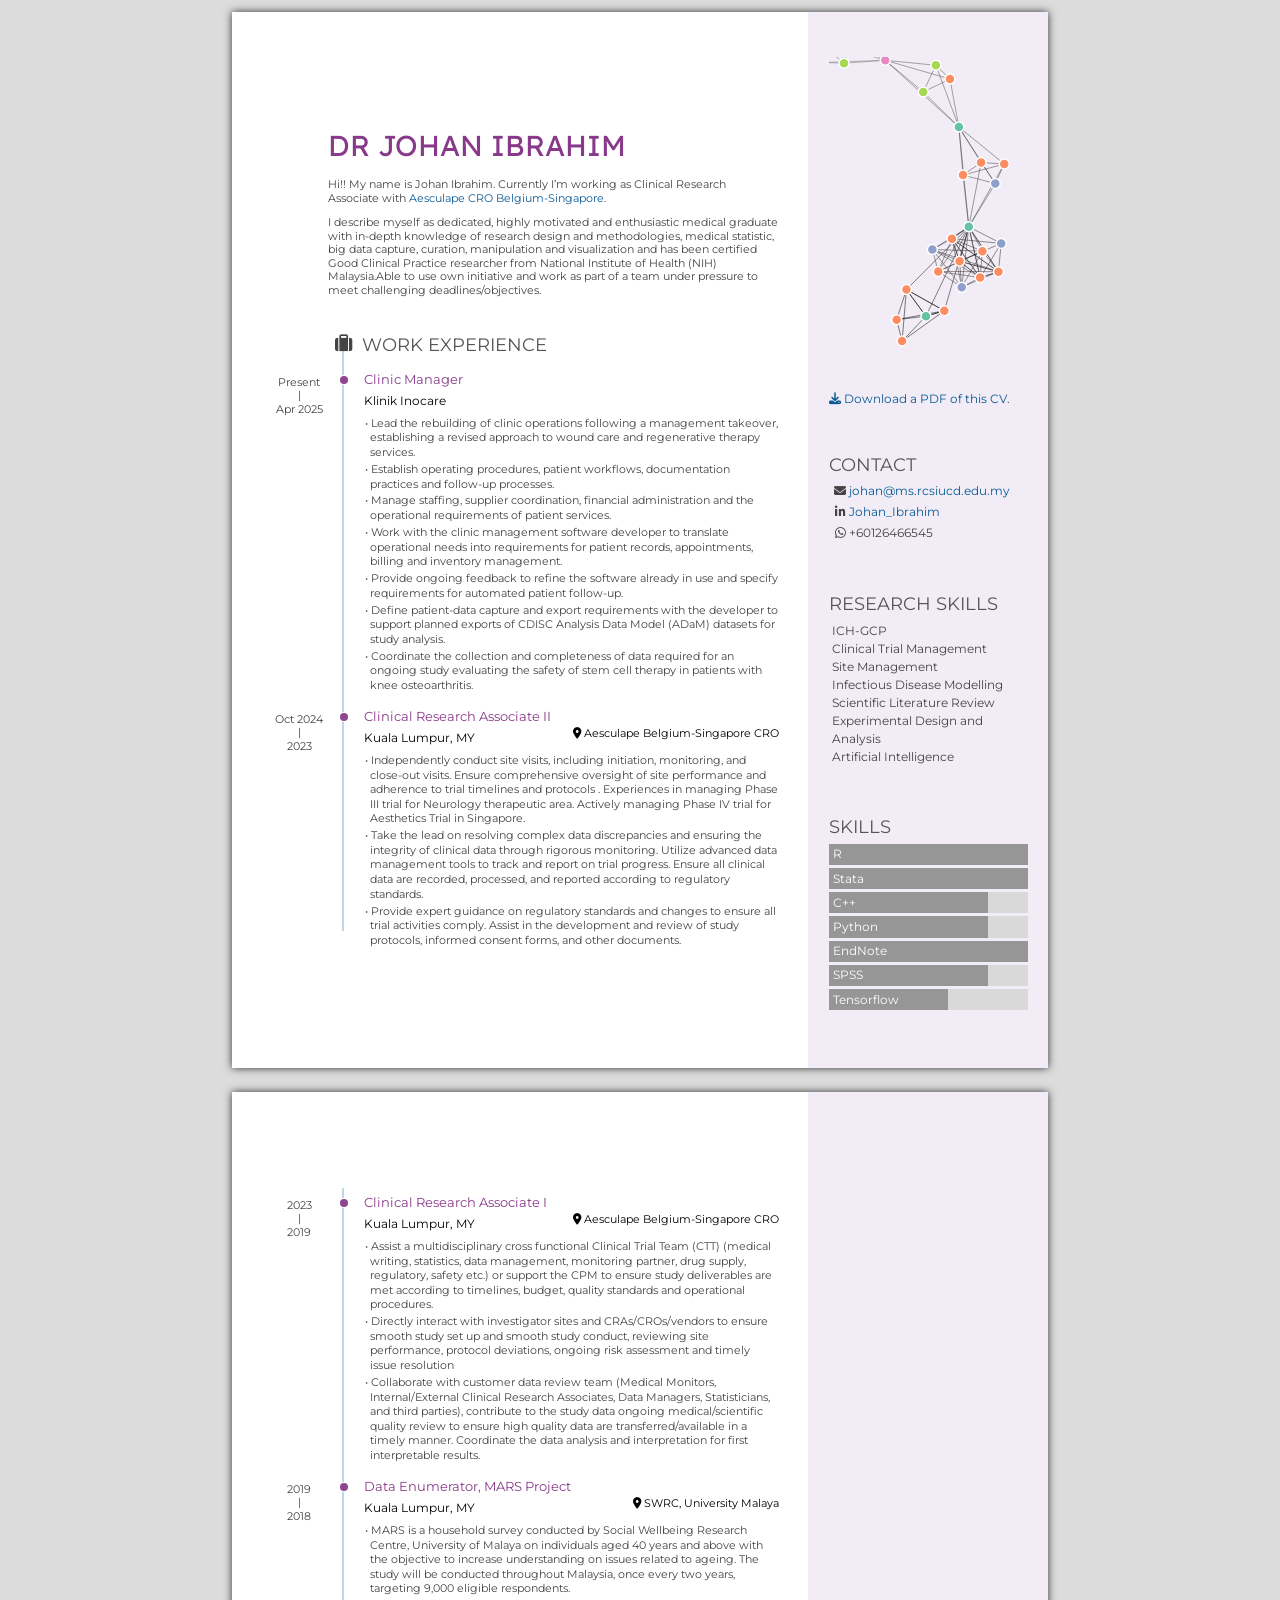
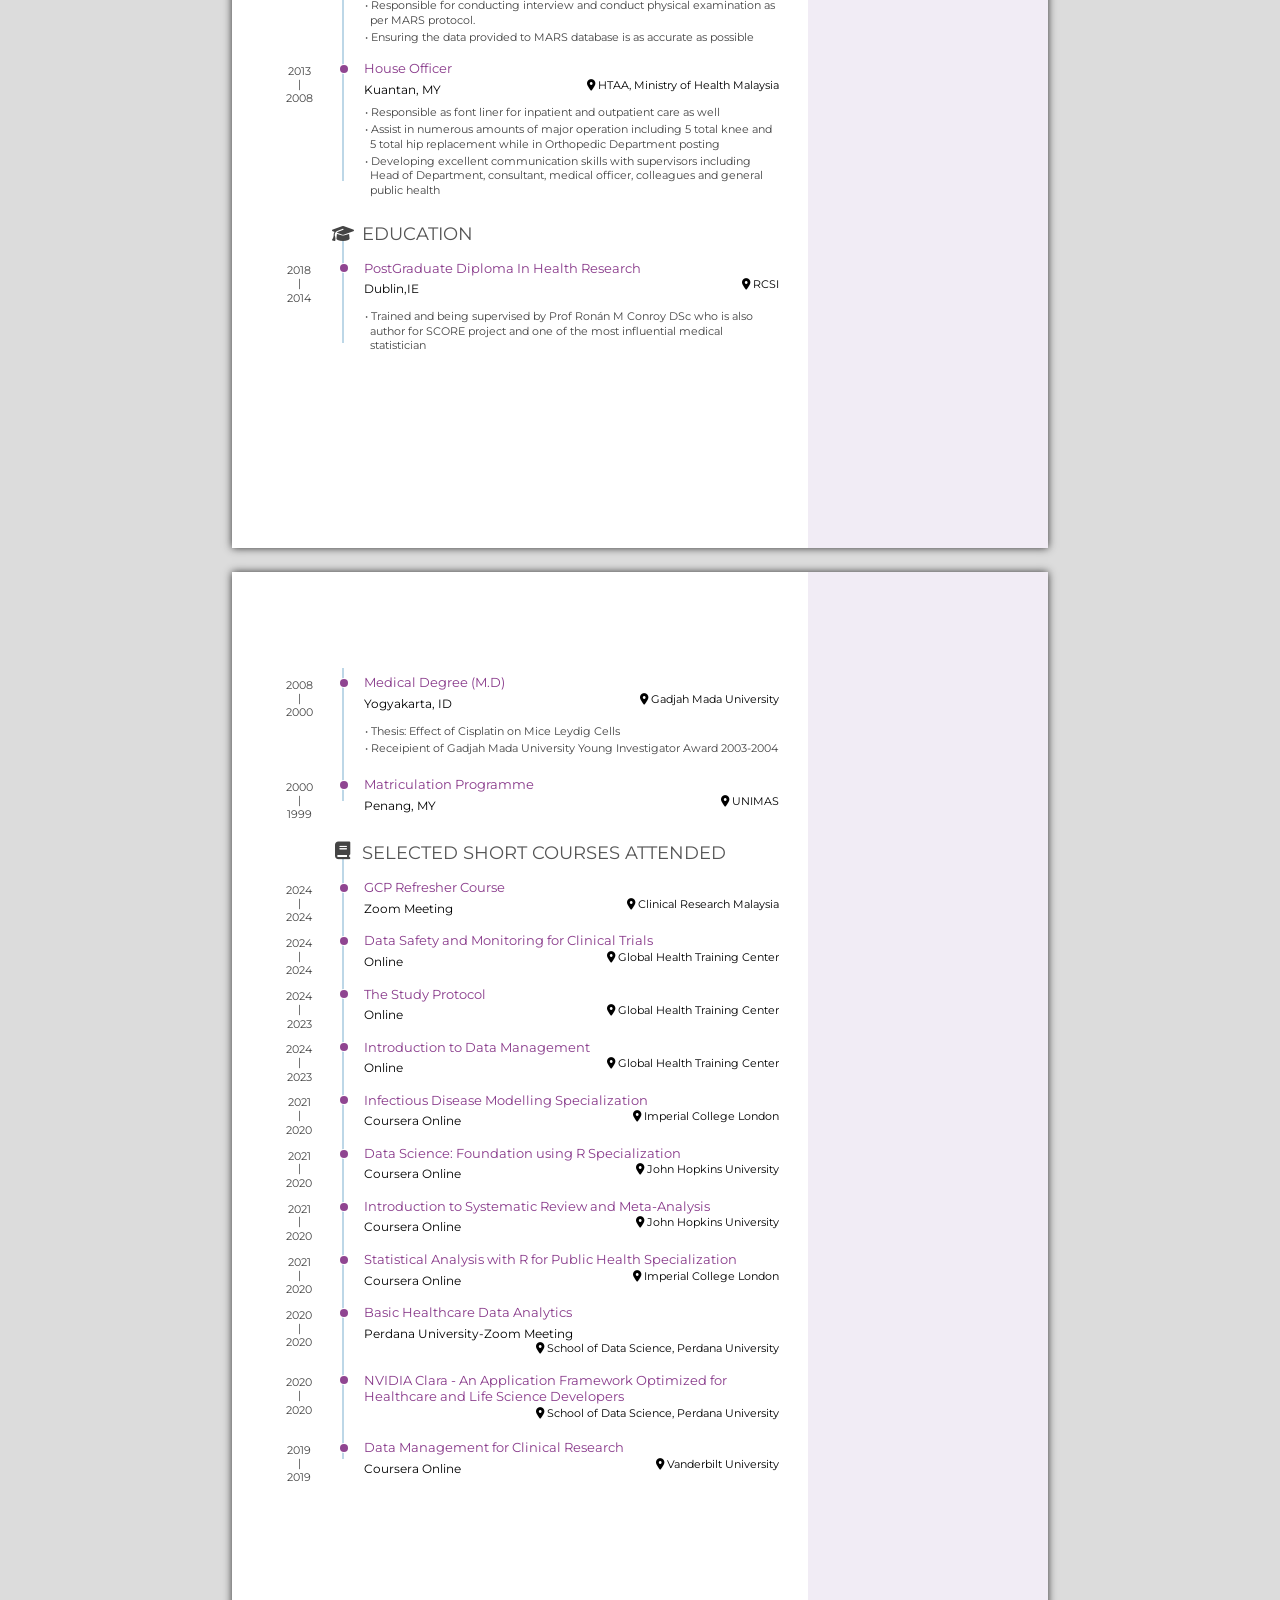
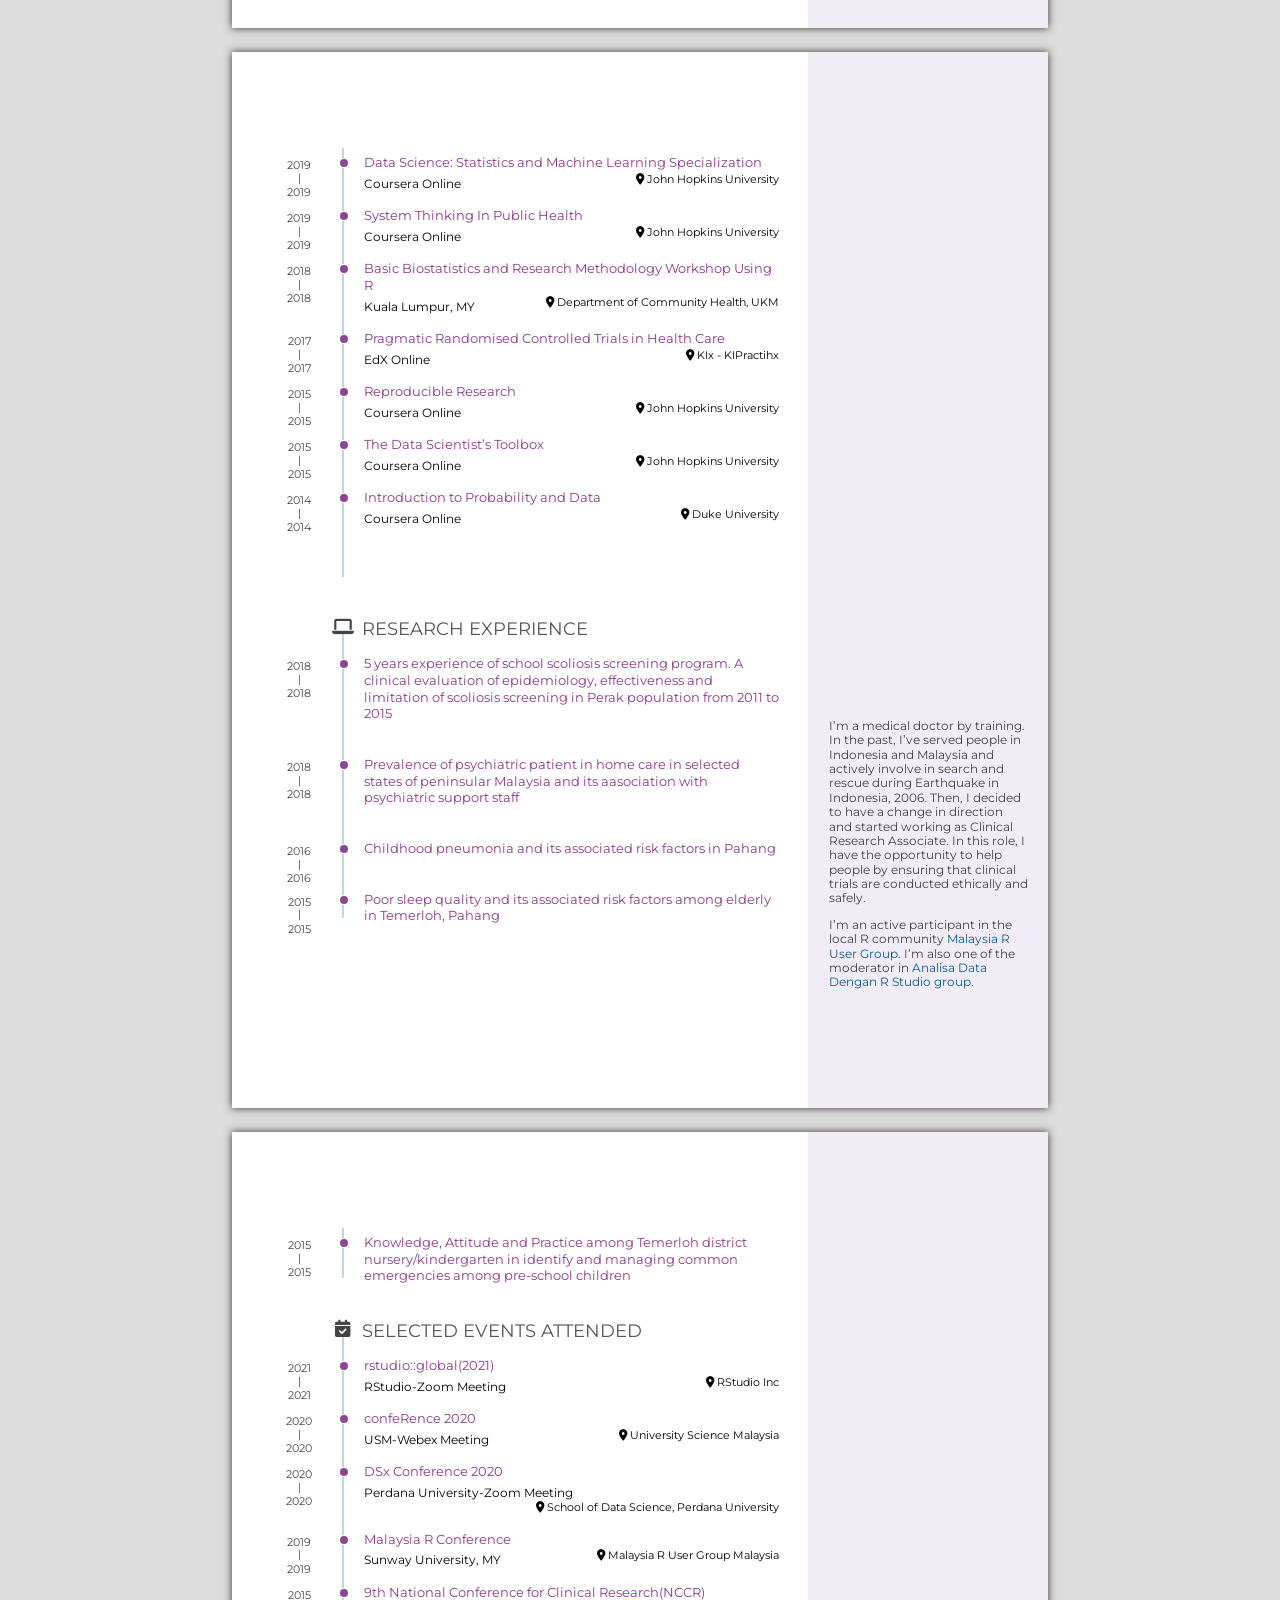
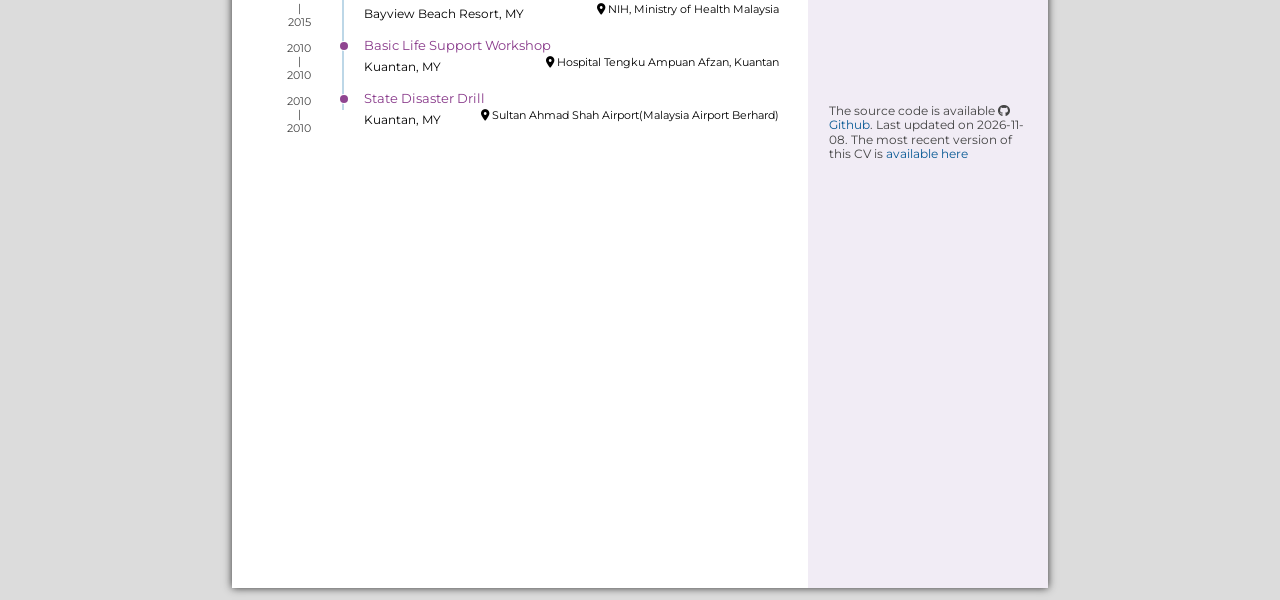
==== index.html @ ba03bd17 "Remove empty sidebar blocking CV download clicks" ====
<!DOCTYPE html>
<html xmlns="http://www.w3.org/1999/xhtml">
  <head>
    <meta charset="utf-8" />
    <meta http-equiv="Content-Type" content="text/html; charset=utf-8" />
    <meta name="generator" content="pandoc" />
    <meta name="viewport" content="width=device-width, initial-scale=1">

    <meta name="author" content="Dr Johan Ibrahim" />
    <meta name="date" content="2026-11-08" />
    <title>Johan Ibrahim’s CV</title>

    
        <style type="text/css">
.fa{font-family:var(--fa-style-family,"Font Awesome 6 Free");font-weight:var(--fa-style,900)}.fa,.fa-brands,.fa-classic,.fa-regular,.fa-sharp,.fa-solid,.fab,.far,.fas{-moz-osx-font-smoothing:grayscale;-webkit-font-smoothing:antialiased;display:var(--fa-display,inline-block);font-style:normal;font-variant:normal;line-height:1;text-rendering:auto}.fa-classic,.fa-regular,.fa-solid,.far,.fas{font-family:"Font Awesome 6 Free"}.fa-brands,.fab{font-family:"Font Awesome 6 Brands"}.fa-1x{font-size:1em}.fa-2x{font-size:2em}.fa-3x{font-size:3em}.fa-4x{font-size:4em}.fa-5x{font-size:5em}.fa-6x{font-size:6em}.fa-7x{font-size:7em}.fa-8x{font-size:8em}.fa-9x{font-size:9em}.fa-10x{font-size:10em}.fa-2xs{font-size:.625em;line-height:.1em;vertical-align:.225em}.fa-xs{font-size:.75em;line-height:.08333em;vertical-align:.125em}.fa-sm{font-size:.875em;line-height:.07143em;vertical-align:.05357em}.fa-lg{font-size:1.25em;line-height:.05em;vertical-align:-.075em}.fa-xl{font-size:1.5em;line-height:.04167em;vertical-align:-.125em}.fa-2xl{font-size:2em;line-height:.03125em;vertical-align:-.1875em}.fa-fw{text-align:center;width:1.25em}.fa-ul{list-style-type:none;margin-left:var(--fa-li-margin,2.5em);padding-left:0}.fa-ul>li{position:relative}.fa-li{left:calc(var(--fa-li-width, 2em)*-1);position:absolute;text-align:center;width:var(--fa-li-width,2em);line-height:inherit}.fa-border{border-radius:var(--fa-border-radius,.1em);border:var(--fa-border-width,.08em) var(--fa-border-style,solid) var(--fa-border-color,#eee);padding:var(--fa-border-padding,.2em .25em .15em)}.fa-pull-left{float:left;margin-right:var(--fa-pull-margin,.3em)}.fa-pull-right{float:right;margin-left:var(--fa-pull-margin,.3em)}.fa-beat{-webkit-animation-name:fa-beat;animation-name:fa-beat;-webkit-animation-delay:var(--fa-animation-delay,0s);animation-delay:var(--fa-animation-delay,0s);-webkit-animation-direction:var(--fa-animation-direction,normal);animation-direction:var(--fa-animation-direction,normal);-webkit-animation-duration:var(--fa-animation-duration,1s);animation-duration:var(--fa-animation-duration,1s);-webkit-animation-iteration-count:var(--fa-animation-iteration-count,infinite);animation-iteration-count:var(--fa-animation-iteration-count,infinite);-webkit-animation-timing-function:var(--fa-animation-timing,ease-in-out);animation-timing-function:var(--fa-animation-timing,ease-in-out)}.fa-bounce{-webkit-animation-name:fa-bounce;animation-name:fa-bounce;-webkit-animation-delay:var(--fa-animation-delay,0s);animation-delay:var(--fa-animation-delay,0s);-webkit-animation-direction:var(--fa-animation-direction,normal);animation-direction:var(--fa-animation-direction,normal);-webkit-animation-duration:var(--fa-animation-duration,1s);animation-duration:var(--fa-animation-duration,1s);-webkit-animation-iteration-count:var(--fa-animation-iteration-count,infinite);animation-iteration-count:var(--fa-animation-iteration-count,infinite);-webkit-animation-timing-function:var(--fa-animation-timing,cubic-bezier(.28,.84,.42,1));animation-timing-function:var(--fa-animation-timing,cubic-bezier(.28,.84,.42,1))}.fa-fade{-webkit-animation-name:fa-fade;animation-name:fa-fade;-webkit-animation-iteration-count:var(--fa-animation-iteration-count,infinite);animation-iteration-count:var(--fa-animation-iteration-count,infinite);-webkit-animation-timing-function:var(--fa-animation-timing,cubic-bezier(.4,0,.6,1));animation-timing-function:var(--fa-animation-timing,cubic-bezier(.4,0,.6,1))}.fa-beat-fade,.fa-fade{-webkit-animation-delay:var(--fa-animation-delay,0s);animation-delay:var(--fa-animation-delay,0s);-webkit-animation-direction:var(--fa-animation-direction,normal);animation-direction:var(--fa-animation-direction,normal);-webkit-animation-duration:var(--fa-animation-duration,1s);animation-duration:var(--fa-animation-duration,1s)}.fa-beat-fade{-webkit-animation-name:fa-beat-fade;animation-name:fa-beat-fade;-webkit-animation-iteration-count:var(--fa-animation-iteration-count,infinite);animation-iteration-count:var(--fa-animation-iteration-count,infinite);-webkit-animation-timing-function:var(--fa-animation-timing,cubic-bezier(.4,0,.6,1));animation-timing-function:var(--fa-animation-timing,cubic-bezier(.4,0,.6,1))}.fa-flip{-webkit-animation-name:fa-flip;animation-name:fa-flip;-webkit-animation-delay:var(--fa-animation-delay,0s);animation-delay:var(--fa-animation-delay,0s);-webkit-animation-direction:var(--fa-animation-direction,normal);animation-direction:var(--fa-animation-direction,normal);-webkit-animation-duration:var(--fa-animation-duration,1s);animation-duration:var(--fa-animation-duration,1s);-webkit-animation-iteration-count:var(--fa-animation-iteration-count,infinite);animation-iteration-count:var(--fa-animation-iteration-count,infinite);-webkit-animation-timing-function:var(--fa-animation-timing,ease-in-out);animation-timing-function:var(--fa-animation-timing,ease-in-out)}.fa-shake{-webkit-animation-name:fa-shake;animation-name:fa-shake;-webkit-animation-duration:var(--fa-animation-duration,1s);animation-duration:var(--fa-animation-duration,1s);-webkit-animation-iteration-count:var(--fa-animation-iteration-count,infinite);animation-iteration-count:var(--fa-animation-iteration-count,infinite);-webkit-animation-timing-function:var(--fa-animation-timing,linear);animation-timing-function:var(--fa-animation-timing,linear)}.fa-shake,.fa-spin{-webkit-animation-delay:var(--fa-animation-delay,0s);animation-delay:var(--fa-animation-delay,0s);-webkit-animation-direction:var(--fa-animation-direction,normal);animation-direction:var(--fa-animation-direction,normal)}.fa-spin{-webkit-animation-name:fa-spin;animation-name:fa-spin;-webkit-animation-duration:var(--fa-animation-duration,2s);animation-duration:var(--fa-animation-duration,2s);-webkit-animation-iteration-count:var(--fa-animation-iteration-count,infinite);animation-iteration-count:var(--fa-animation-iteration-count,infinite);-webkit-animation-timing-function:var(--fa-animation-timing,linear);animation-timing-function:var(--fa-animation-timing,linear)}.fa-spin-reverse{--fa-animation-direction:reverse}.fa-pulse,.fa-spin-pulse{-webkit-animation-name:fa-spin;animation-name:fa-spin;-webkit-animation-direction:var(--fa-animation-direction,normal);animation-direction:var(--fa-animation-direction,normal);-webkit-animation-duration:var(--fa-animation-duration,1s);animation-duration:var(--fa-animation-duration,1s);-webkit-animation-iteration-count:var(--fa-animation-iteration-count,infinite);animation-iteration-count:var(--fa-animation-iteration-count,infinite);-webkit-animation-timing-function:var(--fa-animation-timing,steps(8));animation-timing-function:var(--fa-animation-timing,steps(8))}@media (prefers-reduced-motion:reduce){.fa-beat,.fa-beat-fade,.fa-bounce,.fa-fade,.fa-flip,.fa-pulse,.fa-shake,.fa-spin,.fa-spin-pulse{-webkit-animation-delay:-1ms;animation-delay:-1ms;-webkit-animation-duration:1ms;animation-duration:1ms;-webkit-animation-iteration-count:1;animation-iteration-count:1;-webkit-transition-delay:0s;transition-delay:0s;-webkit-transition-duration:0s;transition-duration:0s}}@-webkit-keyframes fa-beat{0%,90%{-webkit-transform:scale(1);transform:scale(1)}45%{-webkit-transform:scale(var(--fa-beat-scale,1.25));transform:scale(var(--fa-beat-scale,1.25))}}@keyframes fa-beat{0%,90%{-webkit-transform:scale(1);transform:scale(1)}45%{-webkit-transform:scale(var(--fa-beat-scale,1.25));transform:scale(var(--fa-beat-scale,1.25))}}@-webkit-keyframes fa-bounce{0%{-webkit-transform:scale(1) translateY(0);transform:scale(1) translateY(0)}10%{-webkit-transform:scale(var(--fa-bounce-start-scale-x,1.1),var(--fa-bounce-start-scale-y,.9)) translateY(0);transform:scale(var(--fa-bounce-start-scale-x,1.1),var(--fa-bounce-start-scale-y,.9)) translateY(0)}30%{-webkit-transform:scale(var(--fa-bounce-jump-scale-x,.9),var(--fa-bounce-jump-scale-y,1.1)) translateY(var(--fa-bounce-height,-.5em));transform:scale(var(--fa-bounce-jump-scale-x,.9),var(--fa-bounce-jump-scale-y,1.1)) translateY(var(--fa-bounce-height,-.5em))}50%{-webkit-transform:scale(var(--fa-bounce-land-scale-x,1.05),var(--fa-bounce-land-scale-y,.95)) translateY(0);transform:scale(var(--fa-bounce-land-scale-x,1.05),var(--fa-bounce-land-scale-y,.95)) translateY(0)}57%{-webkit-transform:scale(1) translateY(var(--fa-bounce-rebound,-.125em));transform:scale(1) translateY(var(--fa-bounce-rebound,-.125em))}64%{-webkit-transform:scale(1) translateY(0);transform:scale(1) translateY(0)}to{-webkit-transform:scale(1) translateY(0);transform:scale(1) translateY(0)}}@keyframes fa-bounce{0%{-webkit-transform:scale(1) translateY(0);transform:scale(1) translateY(0)}10%{-webkit-transform:scale(var(--fa-bounce-start-scale-x,1.1),var(--fa-bounce-start-scale-y,.9)) translateY(0);transform:scale(var(--fa-bounce-start-scale-x,1.1),var(--fa-bounce-start-scale-y,.9)) translateY(0)}30%{-webkit-transform:scale(var(--fa-bounce-jump-scale-x,.9),var(--fa-bounce-jump-scale-y,1.1)) translateY(var(--fa-bounce-height,-.5em));transform:scale(var(--fa-bounce-jump-scale-x,.9),var(--fa-bounce-jump-scale-y,1.1)) translateY(var(--fa-bounce-height,-.5em))}50%{-webkit-transform:scale(var(--fa-bounce-land-scale-x,1.05),var(--fa-bounce-land-scale-y,.95)) translateY(0);transform:scale(var(--fa-bounce-land-scale-x,1.05),var(--fa-bounce-land-scale-y,.95)) translateY(0)}57%{-webkit-transform:scale(1) translateY(var(--fa-bounce-rebound,-.125em));transform:scale(1) translateY(var(--fa-bounce-rebound,-.125em))}64%{-webkit-transform:scale(1) translateY(0);transform:scale(1) translateY(0)}to{-webkit-transform:scale(1) translateY(0);transform:scale(1) translateY(0)}}@-webkit-keyframes fa-fade{50%{opacity:var(--fa-fade-opacity,.4)}}@keyframes fa-fade{50%{opacity:var(--fa-fade-opacity,.4)}}@-webkit-keyframes fa-beat-fade{0%,to{opacity:var(--fa-beat-fade-opacity,.4);-webkit-transform:scale(1);transform:scale(1)}50%{opacity:1;-webkit-transform:scale(var(--fa-beat-fade-scale,1.125));transform:scale(var(--fa-beat-fade-scale,1.125))}}@keyframes fa-beat-fade{0%,to{opacity:var(--fa-beat-fade-opacity,.4);-webkit-transform:scale(1);transform:scale(1)}50%{opacity:1;-webkit-transform:scale(var(--fa-beat-fade-scale,1.125));transform:scale(var(--fa-beat-fade-scale,1.125))}}@-webkit-keyframes fa-flip{50%{-webkit-transform:rotate3d(var(--fa-flip-x,0),var(--fa-flip-y,1),var(--fa-flip-z,0),var(--fa-flip-angle,-180deg));transform:rotate3d(var(--fa-flip-x,0),var(--fa-flip-y,1),var(--fa-flip-z,0),var(--fa-flip-angle,-180deg))}}@keyframes fa-flip{50%{-webkit-transform:rotate3d(var(--fa-flip-x,0),var(--fa-flip-y,1),var(--fa-flip-z,0),var(--fa-flip-angle,-180deg));transform:rotate3d(var(--fa-flip-x,0),var(--fa-flip-y,1),var(--fa-flip-z,0),var(--fa-flip-angle,-180deg))}}@-webkit-keyframes fa-shake{0%{-webkit-transform:rotate(-15deg);transform:rotate(-15deg)}4%{-webkit-transform:rotate(15deg);transform:rotate(15deg)}8%,24%{-webkit-transform:rotate(-18deg);transform:rotate(-18deg)}12%,28%{-webkit-transform:rotate(18deg);transform:rotate(18deg)}16%{-webkit-transform:rotate(-22deg);transform:rotate(-22deg)}20%{-webkit-transform:rotate(22deg);transform:rotate(22deg)}32%{-webkit-transform:rotate(-12deg);transform:rotate(-12deg)}36%{-webkit-transform:rotate(12deg);transform:rotate(12deg)}40%,to{-webkit-transform:rotate(0deg);transform:rotate(0deg)}}@keyframes fa-shake{0%{-webkit-transform:rotate(-15deg);transform:rotate(-15deg)}4%{-webkit-transform:rotate(15deg);transform:rotate(15deg)}8%,24%{-webkit-transform:rotate(-18deg);transform:rotate(-18deg)}12%,28%{-webkit-transform:rotate(18deg);transform:rotate(18deg)}16%{-webkit-transform:rotate(-22deg);transform:rotate(-22deg)}20%{-webkit-transform:rotate(22deg);transform:rotate(22deg)}32%{-webkit-transform:rotate(-12deg);transform:rotate(-12deg)}36%{-webkit-transform:rotate(12deg);transform:rotate(12deg)}40%,to{-webkit-transform:rotate(0deg);transform:rotate(0deg)}}@-webkit-keyframes fa-spin{0%{-webkit-transform:rotate(0deg);transform:rotate(0deg)}to{-webkit-transform:rotate(1turn);transform:rotate(1turn)}}@keyframes fa-spin{0%{-webkit-transform:rotate(0deg);transform:rotate(0deg)}to{-webkit-transform:rotate(1turn);transform:rotate(1turn)}}.fa-rotate-90{-webkit-transform:rotate(90deg);transform:rotate(90deg)}.fa-rotate-180{-webkit-transform:rotate(180deg);transform:rotate(180deg)}.fa-rotate-270{-webkit-transform:rotate(270deg);transform:rotate(270deg)}.fa-flip-horizontal{-webkit-transform:scaleX(-1);transform:scaleX(-1)}.fa-flip-vertical{-webkit-transform:scaleY(-1);transform:scaleY(-1)}.fa-flip-both,.fa-flip-horizontal.fa-flip-vertical{-webkit-transform:scale(-1);transform:scale(-1)}.fa-rotate-by{-webkit-transform:rotate(var(--fa-rotate-angle,0));transform:rotate(var(--fa-rotate-angle,0))}.fa-stack{display:inline-block;height:2em;line-height:2em;position:relative;vertical-align:middle;width:2.5em}.fa-stack-1x,.fa-stack-2x{left:0;position:absolute;text-align:center;width:100%;z-index:var(--fa-stack-z-index,auto)}.fa-stack-1x{line-height:inherit}.fa-stack-2x{font-size:2em}.fa-inverse{color:var(--fa-inverse,#fff)}
.fa-0:before{content:"\30"}.fa-1:before{content:"\31"}.fa-2:before{content:"\32"}.fa-3:before{content:"\33"}.fa-4:before{content:"\34"}.fa-5:before{content:"\35"}.fa-6:before{content:"\36"}.fa-7:before{content:"\37"}.fa-8:before{content:"\38"}.fa-9:before{content:"\39"}.fa-fill-drip:before{content:"\f576"}.fa-arrows-to-circle:before{content:"\e4bd"}.fa-chevron-circle-right:before,.fa-circle-chevron-right:before{content:"\f138"}.fa-at:before{content:"\40"}.fa-trash-alt:before,.fa-trash-can:before{content:"\f2ed"}.fa-text-height:before{content:"\f034"}.fa-user-times:before,.fa-user-xmark:before{content:"\f235"}.fa-stethoscope:before{content:"\f0f1"}.fa-comment-alt:before,.fa-message:before{content:"\f27a"}.fa-info:before{content:"\f129"}.fa-compress-alt:before,.fa-down-left-and-up-right-to-center:before{content:"\f422"}.fa-explosion:before{content:"\e4e9"}.fa-file-alt:before,.fa-file-lines:before,.fa-file-text:before{content:"\f15c"}.fa-wave-square:before{content:"\f83e"}.fa-ring:before{content:"\f70b"}.fa-building-un:before{content:"\e4d9"}.fa-dice-three:before{content:"\f527"}.fa-calendar-alt:before,.fa-calendar-days:before{content:"\f073"}.fa-anchor-circle-check:before{content:"\e4aa"}.fa-building-circle-arrow-right:before{content:"\e4d1"}.fa-volleyball-ball:before,.fa-volleyball:before{content:"\f45f"}.fa-arrows-up-to-line:before{content:"\e4c2"}.fa-sort-desc:before,.fa-sort-down:before{content:"\f0dd"}.fa-circle-minus:before,.fa-minus-circle:before{content:"\f056"}.fa-door-open:before{content:"\f52b"}.fa-right-from-bracket:before,.fa-sign-out-alt:before{content:"\f2f5"}.fa-atom:before{content:"\f5d2"}.fa-soap:before{content:"\e06e"}.fa-heart-music-camera-bolt:before,.fa-icons:before{content:"\f86d"}.fa-microphone-alt-slash:before,.fa-microphone-lines-slash:before{content:"\f539"}.fa-bridge-circle-check:before{content:"\e4c9"}.fa-pump-medical:before{content:"\e06a"}.fa-fingerprint:before{content:"\f577"}.fa-hand-point-right:before{content:"\f0a4"}.fa-magnifying-glass-location:before,.fa-search-location:before{content:"\f689"}.fa-forward-step:before,.fa-step-forward:before{content:"\f051"}.fa-face-smile-beam:before,.fa-smile-beam:before{content:"\f5b8"}.fa-flag-checkered:before{content:"\f11e"}.fa-football-ball:before,.fa-football:before{content:"\f44e"}.fa-school-circle-exclamation:before{content:"\e56c"}.fa-crop:before{content:"\f125"}.fa-angle-double-down:before,.fa-angles-down:before{content:"\f103"}.fa-users-rectangle:before{content:"\e594"}.fa-people-roof:before{content:"\e537"}.fa-people-line:before{content:"\e534"}.fa-beer-mug-empty:before,.fa-beer:before{content:"\f0fc"}.fa-diagram-predecessor:before{content:"\e477"}.fa-arrow-up-long:before,.fa-long-arrow-up:before{content:"\f176"}.fa-burn:before,.fa-fire-flame-simple:before{content:"\f46a"}.fa-male:before,.fa-person:before{content:"\f183"}.fa-laptop:before{content:"\f109"}.fa-file-csv:before{content:"\f6dd"}.fa-menorah:before{content:"\f676"}.fa-truck-plane:before{content:"\e58f"}.fa-record-vinyl:before{content:"\f8d9"}.fa-face-grin-stars:before,.fa-grin-stars:before{content:"\f587"}.fa-bong:before{content:"\f55c"}.fa-pastafarianism:before,.fa-spaghetti-monster-flying:before{content:"\f67b"}.fa-arrow-down-up-across-line:before{content:"\e4af"}.fa-spoon:before,.fa-utensil-spoon:before{content:"\f2e5"}.fa-jar-wheat:before{content:"\e517"}.fa-envelopes-bulk:before,.fa-mail-bulk:before{content:"\f674"}.fa-file-circle-exclamation:before{content:"\e4eb"}.fa-circle-h:before,.fa-hospital-symbol:before{content:"\f47e"}.fa-pager:before{content:"\f815"}.fa-address-book:before,.fa-contact-book:before{content:"\f2b9"}.fa-strikethrough:before{content:"\f0cc"}.fa-k:before{content:"\4b"}.fa-landmark-flag:before{content:"\e51c"}.fa-pencil-alt:before,.fa-pencil:before{content:"\f303"}.fa-backward:before{content:"\f04a"}.fa-caret-right:before{content:"\f0da"}.fa-comments:before{content:"\f086"}.fa-file-clipboard:before,.fa-paste:before{content:"\f0ea"}.fa-code-pull-request:before{content:"\e13c"}.fa-clipboard-list:before{content:"\f46d"}.fa-truck-loading:before,.fa-truck-ramp-box:before{content:"\f4de"}.fa-user-check:before{content:"\f4fc"}.fa-vial-virus:before{content:"\e597"}.fa-sheet-plastic:before{content:"\e571"}.fa-blog:before{content:"\f781"}.fa-user-ninja:before{content:"\f504"}.fa-person-arrow-up-from-line:before{content:"\e539"}.fa-scroll-torah:before,.fa-torah:before{content:"\f6a0"}.fa-broom-ball:before,.fa-quidditch-broom-ball:before,.fa-quidditch:before{content:"\f458"}.fa-toggle-off:before{content:"\f204"}.fa-archive:before,.fa-box-archive:before{content:"\f187"}.fa-person-drowning:before{content:"\e545"}.fa-arrow-down-9-1:before,.fa-sort-numeric-desc:before,.fa-sort-numeric-down-alt:before{content:"\f886"}.fa-face-grin-tongue-squint:before,.fa-grin-tongue-squint:before{content:"\f58a"}.fa-spray-can:before{content:"\f5bd"}.fa-truck-monster:before{content:"\f63b"}.fa-w:before{content:"\57"}.fa-earth-africa:before,.fa-globe-africa:before{content:"\f57c"}.fa-rainbow:before{content:"\f75b"}.fa-circle-notch:before{content:"\f1ce"}.fa-tablet-alt:before,.fa-tablet-screen-button:before{content:"\f3fa"}.fa-paw:before{content:"\f1b0"}.fa-cloud:before{content:"\f0c2"}.fa-trowel-bricks:before{content:"\e58a"}.fa-face-flushed:before,.fa-flushed:before{content:"\f579"}.fa-hospital-user:before{content:"\f80d"}.fa-tent-arrow-left-right:before{content:"\e57f"}.fa-gavel:before,.fa-legal:before{content:"\f0e3"}.fa-binoculars:before{content:"\f1e5"}.fa-microphone-slash:before{content:"\f131"}.fa-box-tissue:before{content:"\e05b"}.fa-motorcycle:before{content:"\f21c"}.fa-bell-concierge:before,.fa-concierge-bell:before{content:"\f562"}.fa-pen-ruler:before,.fa-pencil-ruler:before{content:"\f5ae"}.fa-people-arrows-left-right:before,.fa-people-arrows:before{content:"\e068"}.fa-mars-and-venus-burst:before{content:"\e523"}.fa-caret-square-right:before,.fa-square-caret-right:before{content:"\f152"}.fa-cut:before,.fa-scissors:before{content:"\f0c4"}.fa-sun-plant-wilt:before{content:"\e57a"}.fa-toilets-portable:before{content:"\e584"}.fa-hockey-puck:before{content:"\f453"}.fa-table:before{content:"\f0ce"}.fa-magnifying-glass-arrow-right:before{content:"\e521"}.fa-digital-tachograph:before,.fa-tachograph-digital:before{content:"\f566"}.fa-users-slash:before{content:"\e073"}.fa-clover:before{content:"\e139"}.fa-mail-reply:before,.fa-reply:before{content:"\f3e5"}.fa-star-and-crescent:before{content:"\f699"}.fa-house-fire:before{content:"\e50c"}.fa-minus-square:before,.fa-square-minus:before{content:"\f146"}.fa-helicopter:before{content:"\f533"}.fa-compass:before{content:"\f14e"}.fa-caret-square-down:before,.fa-square-caret-down:before{content:"\f150"}.fa-file-circle-question:before{content:"\e4ef"}.fa-laptop-code:before{content:"\f5fc"}.fa-swatchbook:before{content:"\f5c3"}.fa-prescription-bottle:before{content:"\f485"}.fa-bars:before,.fa-navicon:before{content:"\f0c9"}.fa-people-group:before{content:"\e533"}.fa-hourglass-3:before,.fa-hourglass-end:before{content:"\f253"}.fa-heart-broken:before,.fa-heart-crack:before{content:"\f7a9"}.fa-external-link-square-alt:before,.fa-square-up-right:before{content:"\f360"}.fa-face-kiss-beam:before,.fa-kiss-beam:before{content:"\f597"}.fa-film:before{content:"\f008"}.fa-ruler-horizontal:before{content:"\f547"}.fa-people-robbery:before{content:"\e536"}.fa-lightbulb:before{content:"\f0eb"}.fa-caret-left:before{content:"\f0d9"}.fa-circle-exclamation:before,.fa-exclamation-circle:before{content:"\f06a"}.fa-school-circle-xmark:before{content:"\e56d"}.fa-arrow-right-from-bracket:before,.fa-sign-out:before{content:"\f08b"}.fa-chevron-circle-down:before,.fa-circle-chevron-down:before{content:"\f13a"}.fa-unlock-alt:before,.fa-unlock-keyhole:before{content:"\f13e"}.fa-cloud-showers-heavy:before{content:"\f740"}.fa-headphones-alt:before,.fa-headphones-simple:before{content:"\f58f"}.fa-sitemap:before{content:"\f0e8"}.fa-circle-dollar-to-slot:before,.fa-donate:before{content:"\f4b9"}.fa-memory:before{content:"\f538"}.fa-road-spikes:before{content:"\e568"}.fa-fire-burner:before{content:"\e4f1"}.fa-flag:before{content:"\f024"}.fa-hanukiah:before{content:"\f6e6"}.fa-feather:before{content:"\f52d"}.fa-volume-down:before,.fa-volume-low:before{content:"\f027"}.fa-comment-slash:before{content:"\f4b3"}.fa-cloud-sun-rain:before{content:"\f743"}.fa-compress:before{content:"\f066"}.fa-wheat-alt:before,.fa-wheat-awn:before{content:"\e2cd"}.fa-ankh:before{content:"\f644"}.fa-hands-holding-child:before{content:"\e4fa"}.fa-asterisk:before{content:"\2a"}.fa-check-square:before,.fa-square-check:before{content:"\f14a"}.fa-peseta-sign:before{content:"\e221"}.fa-header:before,.fa-heading:before{content:"\f1dc"}.fa-ghost:before{content:"\f6e2"}.fa-list-squares:before,.fa-list:before{content:"\f03a"}.fa-phone-square-alt:before,.fa-square-phone-flip:before{content:"\f87b"}.fa-cart-plus:before{content:"\f217"}.fa-gamepad:before{content:"\f11b"}.fa-circle-dot:before,.fa-dot-circle:before{content:"\f192"}.fa-dizzy:before,.fa-face-dizzy:before{content:"\f567"}.fa-egg:before{content:"\f7fb"}.fa-house-medical-circle-xmark:before{content:"\e513"}.fa-campground:before{content:"\f6bb"}.fa-folder-plus:before{content:"\f65e"}.fa-futbol-ball:before,.fa-futbol:before,.fa-soccer-ball:before{content:"\f1e3"}.fa-paint-brush:before,.fa-paintbrush:before{content:"\f1fc"}.fa-lock:before{content:"\f023"}.fa-gas-pump:before{content:"\f52f"}.fa-hot-tub-person:before,.fa-hot-tub:before{content:"\f593"}.fa-map-location:before,.fa-map-marked:before{content:"\f59f"}.fa-house-flood-water:before{content:"\e50e"}.fa-tree:before{content:"\f1bb"}.fa-bridge-lock:before{content:"\e4cc"}.fa-sack-dollar:before{content:"\f81d"}.fa-edit:before,.fa-pen-to-square:before{content:"\f044"}.fa-car-side:before{content:"\f5e4"}.fa-share-alt:before,.fa-share-nodes:before{content:"\f1e0"}.fa-heart-circle-minus:before{content:"\e4ff"}.fa-hourglass-2:before,.fa-hourglass-half:before{content:"\f252"}.fa-microscope:before{content:"\f610"}.fa-sink:before{content:"\e06d"}.fa-bag-shopping:before,.fa-shopping-bag:before{content:"\f290"}.fa-arrow-down-z-a:before,.fa-sort-alpha-desc:before,.fa-sort-alpha-down-alt:before{content:"\f881"}.fa-mitten:before{content:"\f7b5"}.fa-person-rays:before{content:"\e54d"}.fa-users:before{content:"\f0c0"}.fa-eye-slash:before{content:"\f070"}.fa-flask-vial:before{content:"\e4f3"}.fa-hand-paper:before,.fa-hand:before{content:"\f256"}.fa-om:before{content:"\f679"}.fa-worm:before{content:"\e599"}.fa-house-circle-xmark:before{content:"\e50b"}.fa-plug:before{content:"\f1e6"}.fa-chevron-up:before{content:"\f077"}.fa-hand-spock:before{content:"\f259"}.fa-stopwatch:before{content:"\f2f2"}.fa-face-kiss:before,.fa-kiss:before{content:"\f596"}.fa-bridge-circle-xmark:before{content:"\e4cb"}.fa-face-grin-tongue:before,.fa-grin-tongue:before{content:"\f589"}.fa-chess-bishop:before{content:"\f43a"}.fa-face-grin-wink:before,.fa-grin-wink:before{content:"\f58c"}.fa-deaf:before,.fa-deafness:before,.fa-ear-deaf:before,.fa-hard-of-hearing:before{content:"\f2a4"}.fa-road-circle-check:before{content:"\e564"}.fa-dice-five:before{content:"\f523"}.fa-rss-square:before,.fa-square-rss:before{content:"\f143"}.fa-land-mine-on:before{content:"\e51b"}.fa-i-cursor:before{content:"\f246"}.fa-stamp:before{content:"\f5bf"}.fa-stairs:before{content:"\e289"}.fa-i:before{content:"\49"}.fa-hryvnia-sign:before,.fa-hryvnia:before{content:"\f6f2"}.fa-pills:before{content:"\f484"}.fa-face-grin-wide:before,.fa-grin-alt:before{content:"\f581"}.fa-tooth:before{content:"\f5c9"}.fa-v:before{content:"\56"}.fa-bangladeshi-taka-sign:before{content:"\e2e6"}.fa-bicycle:before{content:"\f206"}.fa-rod-asclepius:before,.fa-rod-snake:before,.fa-staff-aesculapius:before,.fa-staff-snake:before{content:"\e579"}.fa-head-side-cough-slash:before{content:"\e062"}.fa-ambulance:before,.fa-truck-medical:before{content:"\f0f9"}.fa-wheat-awn-circle-exclamation:before{content:"\e598"}.fa-snowman:before{content:"\f7d0"}.fa-mortar-pestle:before{content:"\f5a7"}.fa-road-barrier:before{content:"\e562"}.fa-school:before{content:"\f549"}.fa-igloo:before{content:"\f7ae"}.fa-joint:before{content:"\f595"}.fa-angle-right:before{content:"\f105"}.fa-horse:before{content:"\f6f0"}.fa-q:before{content:"\51"}.fa-g:before{content:"\47"}.fa-notes-medical:before{content:"\f481"}.fa-temperature-2:before,.fa-temperature-half:before,.fa-thermometer-2:before,.fa-thermometer-half:before{content:"\f2c9"}.fa-dong-sign:before{content:"\e169"}.fa-capsules:before{content:"\f46b"}.fa-poo-bolt:before,.fa-poo-storm:before{content:"\f75a"}.fa-face-frown-open:before,.fa-frown-open:before{content:"\f57a"}.fa-hand-point-up:before{content:"\f0a6"}.fa-money-bill:before{content:"\f0d6"}.fa-bookmark:before{content:"\f02e"}.fa-align-justify:before{content:"\f039"}.fa-umbrella-beach:before{content:"\f5ca"}.fa-helmet-un:before{content:"\e503"}.fa-bullseye:before{content:"\f140"}.fa-bacon:before{content:"\f7e5"}.fa-hand-point-down:before{content:"\f0a7"}.fa-arrow-up-from-bracket:before{content:"\e09a"}.fa-folder-blank:before,.fa-folder:before{content:"\f07b"}.fa-file-medical-alt:before,.fa-file-waveform:before{content:"\f478"}.fa-radiation:before{content:"\f7b9"}.fa-chart-simple:before{content:"\e473"}.fa-mars-stroke:before{content:"\f229"}.fa-vial:before{content:"\f492"}.fa-dashboard:before,.fa-gauge-med:before,.fa-gauge:before,.fa-tachometer-alt-average:before{content:"\f624"}.fa-magic-wand-sparkles:before,.fa-wand-magic-sparkles:before{content:"\e2ca"}.fa-e:before{content:"\45"}.fa-pen-alt:before,.fa-pen-clip:before{content:"\f305"}.fa-bridge-circle-exclamation:before{content:"\e4ca"}.fa-user:before{content:"\f007"}.fa-school-circle-check:before{content:"\e56b"}.fa-dumpster:before{content:"\f793"}.fa-shuttle-van:before,.fa-van-shuttle:before{content:"\f5b6"}.fa-building-user:before{content:"\e4da"}.fa-caret-square-left:before,.fa-square-caret-left:before{content:"\f191"}.fa-highlighter:before{content:"\f591"}.fa-key:before{content:"\f084"}.fa-bullhorn:before{content:"\f0a1"}.fa-globe:before{content:"\f0ac"}.fa-synagogue:before{content:"\f69b"}.fa-person-half-dress:before{content:"\e548"}.fa-road-bridge:before{content:"\e563"}.fa-location-arrow:before{content:"\f124"}.fa-c:before{content:"\43"}.fa-tablet-button:before{content:"\f10a"}.fa-building-lock:before{content:"\e4d6"}.fa-pizza-slice:before{content:"\f818"}.fa-money-bill-wave:before{content:"\f53a"}.fa-area-chart:before,.fa-chart-area:before{content:"\f1fe"}.fa-house-flag:before{content:"\e50d"}.fa-person-circle-minus:before{content:"\e540"}.fa-ban:before,.fa-cancel:before{content:"\f05e"}.fa-camera-rotate:before{content:"\e0d8"}.fa-air-freshener:before,.fa-spray-can-sparkles:before{content:"\f5d0"}.fa-star:before{content:"\f005"}.fa-repeat:before{content:"\f363"}.fa-cross:before{content:"\f654"}.fa-box:before{content:"\f466"}.fa-venus-mars:before{content:"\f228"}.fa-arrow-pointer:before,.fa-mouse-pointer:before{content:"\f245"}.fa-expand-arrows-alt:before,.fa-maximize:before{content:"\f31e"}.fa-charging-station:before{content:"\f5e7"}.fa-shapes:before,.fa-triangle-circle-square:before{content:"\f61f"}.fa-random:before,.fa-shuffle:before{content:"\f074"}.fa-person-running:before,.fa-running:before{content:"\f70c"}.fa-mobile-retro:before{content:"\e527"}.fa-grip-lines-vertical:before{content:"\f7a5"}.fa-spider:before{content:"\f717"}.fa-hands-bound:before{content:"\e4f9"}.fa-file-invoice-dollar:before{content:"\f571"}.fa-plane-circle-exclamation:before{content:"\e556"}.fa-x-ray:before{content:"\f497"}.fa-spell-check:before{content:"\f891"}.fa-slash:before{content:"\f715"}.fa-computer-mouse:before,.fa-mouse:before{content:"\f8cc"}.fa-arrow-right-to-bracket:before,.fa-sign-in:before{content:"\f090"}.fa-shop-slash:before,.fa-store-alt-slash:before{content:"\e070"}.fa-server:before{content:"\f233"}.fa-virus-covid-slash:before{content:"\e4a9"}.fa-shop-lock:before{content:"\e4a5"}.fa-hourglass-1:before,.fa-hourglass-start:before{content:"\f251"}.fa-blender-phone:before{content:"\f6b6"}.fa-building-wheat:before{content:"\e4db"}.fa-person-breastfeeding:before{content:"\e53a"}.fa-right-to-bracket:before,.fa-sign-in-alt:before{content:"\f2f6"}.fa-venus:before{content:"\f221"}.fa-passport:before{content:"\f5ab"}.fa-heart-pulse:before,.fa-heartbeat:before{content:"\f21e"}.fa-people-carry-box:before,.fa-people-carry:before{content:"\f4ce"}.fa-temperature-high:before{content:"\f769"}.fa-microchip:before{content:"\f2db"}.fa-crown:before{content:"\f521"}.fa-weight-hanging:before{content:"\f5cd"}.fa-xmarks-lines:before{content:"\e59a"}.fa-file-prescription:before{content:"\f572"}.fa-weight-scale:before,.fa-weight:before{content:"\f496"}.fa-user-friends:before,.fa-user-group:before{content:"\f500"}.fa-arrow-up-a-z:before,.fa-sort-alpha-up:before{content:"\f15e"}.fa-chess-knight:before{content:"\f441"}.fa-face-laugh-squint:before,.fa-laugh-squint:before{content:"\f59b"}.fa-wheelchair:before{content:"\f193"}.fa-arrow-circle-up:before,.fa-circle-arrow-up:before{content:"\f0aa"}.fa-toggle-on:before{content:"\f205"}.fa-person-walking:before,.fa-walking:before{content:"\f554"}.fa-l:before{content:"\4c"}.fa-fire:before{content:"\f06d"}.fa-bed-pulse:before,.fa-procedures:before{content:"\f487"}.fa-shuttle-space:before,.fa-space-shuttle:before{content:"\f197"}.fa-face-laugh:before,.fa-laugh:before{content:"\f599"}.fa-folder-open:before{content:"\f07c"}.fa-heart-circle-plus:before{content:"\e500"}.fa-code-fork:before{content:"\e13b"}.fa-city:before{content:"\f64f"}.fa-microphone-alt:before,.fa-microphone-lines:before{content:"\f3c9"}.fa-pepper-hot:before{content:"\f816"}.fa-unlock:before{content:"\f09c"}.fa-colon-sign:before{content:"\e140"}.fa-headset:before{content:"\f590"}.fa-store-slash:before{content:"\e071"}.fa-road-circle-xmark:before{content:"\e566"}.fa-user-minus:before{content:"\f503"}.fa-mars-stroke-up:before,.fa-mars-stroke-v:before{content:"\f22a"}.fa-champagne-glasses:before,.fa-glass-cheers:before{content:"\f79f"}.fa-clipboard:before{content:"\f328"}.fa-house-circle-exclamation:before{content:"\e50a"}.fa-file-arrow-up:before,.fa-file-upload:before{content:"\f574"}.fa-wifi-3:before,.fa-wifi-strong:before,.fa-wifi:before{content:"\f1eb"}.fa-bath:before,.fa-bathtub:before{content:"\f2cd"}.fa-underline:before{content:"\f0cd"}.fa-user-edit:before,.fa-user-pen:before{content:"\f4ff"}.fa-signature:before{content:"\f5b7"}.fa-stroopwafel:before{content:"\f551"}.fa-bold:before{content:"\f032"}.fa-anchor-lock:before{content:"\e4ad"}.fa-building-ngo:before{content:"\e4d7"}.fa-manat-sign:before{content:"\e1d5"}.fa-not-equal:before{content:"\f53e"}.fa-border-style:before,.fa-border-top-left:before{content:"\f853"}.fa-map-location-dot:before,.fa-map-marked-alt:before{content:"\f5a0"}.fa-jedi:before{content:"\f669"}.fa-poll:before,.fa-square-poll-vertical:before{content:"\f681"}.fa-mug-hot:before{content:"\f7b6"}.fa-battery-car:before,.fa-car-battery:before{content:"\f5df"}.fa-gift:before{content:"\f06b"}.fa-dice-two:before{content:"\f528"}.fa-chess-queen:before{content:"\f445"}.fa-glasses:before{content:"\f530"}.fa-chess-board:before{content:"\f43c"}.fa-building-circle-check:before{content:"\e4d2"}.fa-person-chalkboard:before{content:"\e53d"}.fa-mars-stroke-h:before,.fa-mars-stroke-right:before{content:"\f22b"}.fa-hand-back-fist:before,.fa-hand-rock:before{content:"\f255"}.fa-caret-square-up:before,.fa-square-caret-up:before{content:"\f151"}.fa-cloud-showers-water:before{content:"\e4e4"}.fa-bar-chart:before,.fa-chart-bar:before{content:"\f080"}.fa-hands-bubbles:before,.fa-hands-wash:before{content:"\e05e"}.fa-less-than-equal:before{content:"\f537"}.fa-train:before{content:"\f238"}.fa-eye-low-vision:before,.fa-low-vision:before{content:"\f2a8"}.fa-crow:before{content:"\f520"}.fa-sailboat:before{content:"\e445"}.fa-window-restore:before{content:"\f2d2"}.fa-plus-square:before,.fa-square-plus:before{content:"\f0fe"}.fa-torii-gate:before{content:"\f6a1"}.fa-frog:before{content:"\f52e"}.fa-bucket:before{content:"\e4cf"}.fa-image:before{content:"\f03e"}.fa-microphone:before{content:"\f130"}.fa-cow:before{content:"\f6c8"}.fa-caret-up:before{content:"\f0d8"}.fa-screwdriver:before{content:"\f54a"}.fa-folder-closed:before{content:"\e185"}.fa-house-tsunami:before{content:"\e515"}.fa-square-nfi:before{content:"\e576"}.fa-arrow-up-from-ground-water:before{content:"\e4b5"}.fa-glass-martini-alt:before,.fa-martini-glass:before{content:"\f57b"}.fa-rotate-back:before,.fa-rotate-backward:before,.fa-rotate-left:before,.fa-undo-alt:before{content:"\f2ea"}.fa-columns:before,.fa-table-columns:before{content:"\f0db"}.fa-lemon:before{content:"\f094"}.fa-head-side-mask:before{content:"\e063"}.fa-handshake:before{content:"\f2b5"}.fa-gem:before{content:"\f3a5"}.fa-dolly-box:before,.fa-dolly:before{content:"\f472"}.fa-smoking:before{content:"\f48d"}.fa-compress-arrows-alt:before,.fa-minimize:before{content:"\f78c"}.fa-monument:before{content:"\f5a6"}.fa-snowplow:before{content:"\f7d2"}.fa-angle-double-right:before,.fa-angles-right:before{content:"\f101"}.fa-cannabis:before{content:"\f55f"}.fa-circle-play:before,.fa-play-circle:before{content:"\f144"}.fa-tablets:before{content:"\f490"}.fa-ethernet:before{content:"\f796"}.fa-eur:before,.fa-euro-sign:before,.fa-euro:before{content:"\f153"}.fa-chair:before{content:"\f6c0"}.fa-check-circle:before,.fa-circle-check:before{content:"\f058"}.fa-circle-stop:before,.fa-stop-circle:before{content:"\f28d"}.fa-compass-drafting:before,.fa-drafting-compass:before{content:"\f568"}.fa-plate-wheat:before{content:"\e55a"}.fa-icicles:before{content:"\f7ad"}.fa-person-shelter:before{content:"\e54f"}.fa-neuter:before{content:"\f22c"}.fa-id-badge:before{content:"\f2c1"}.fa-marker:before{content:"\f5a1"}.fa-face-laugh-beam:before,.fa-laugh-beam:before{content:"\f59a"}.fa-helicopter-symbol:before{content:"\e502"}.fa-universal-access:before{content:"\f29a"}.fa-chevron-circle-up:before,.fa-circle-chevron-up:before{content:"\f139"}.fa-lari-sign:before{content:"\e1c8"}.fa-volcano:before{content:"\f770"}.fa-person-walking-dashed-line-arrow-right:before{content:"\e553"}.fa-gbp:before,.fa-pound-sign:before,.fa-sterling-sign:before{content:"\f154"}.fa-viruses:before{content:"\e076"}.fa-square-person-confined:before{content:"\e577"}.fa-user-tie:before{content:"\f508"}.fa-arrow-down-long:before,.fa-long-arrow-down:before{content:"\f175"}.fa-tent-arrow-down-to-line:before{content:"\e57e"}.fa-certificate:before{content:"\f0a3"}.fa-mail-reply-all:before,.fa-reply-all:before{content:"\f122"}.fa-suitcase:before{content:"\f0f2"}.fa-person-skating:before,.fa-skating:before{content:"\f7c5"}.fa-filter-circle-dollar:before,.fa-funnel-dollar:before{content:"\f662"}.fa-camera-retro:before{content:"\f083"}.fa-arrow-circle-down:before,.fa-circle-arrow-down:before{content:"\f0ab"}.fa-arrow-right-to-file:before,.fa-file-import:before{content:"\f56f"}.fa-external-link-square:before,.fa-square-arrow-up-right:before{content:"\f14c"}.fa-box-open:before{content:"\f49e"}.fa-scroll:before{content:"\f70e"}.fa-spa:before{content:"\f5bb"}.fa-location-pin-lock:before{content:"\e51f"}.fa-pause:before{content:"\f04c"}.fa-hill-avalanche:before{content:"\e507"}.fa-temperature-0:before,.fa-temperature-empty:before,.fa-thermometer-0:before,.fa-thermometer-empty:before{content:"\f2cb"}.fa-bomb:before{content:"\f1e2"}.fa-registered:before{content:"\f25d"}.fa-address-card:before,.fa-contact-card:before,.fa-vcard:before{content:"\f2bb"}.fa-balance-scale-right:before,.fa-scale-unbalanced-flip:before{content:"\f516"}.fa-subscript:before{content:"\f12c"}.fa-diamond-turn-right:before,.fa-directions:before{content:"\f5eb"}.fa-burst:before{content:"\e4dc"}.fa-house-laptop:before,.fa-laptop-house:before{content:"\e066"}.fa-face-tired:before,.fa-tired:before{content:"\f5c8"}.fa-money-bills:before{content:"\e1f3"}.fa-smog:before{content:"\f75f"}.fa-crutch:before{content:"\f7f7"}.fa-cloud-arrow-up:before,.fa-cloud-upload-alt:before,.fa-cloud-upload:before{content:"\f0ee"}.fa-palette:before{content:"\f53f"}.fa-arrows-turn-right:before{content:"\e4c0"}.fa-vest:before{content:"\e085"}.fa-ferry:before{content:"\e4ea"}.fa-arrows-down-to-people:before{content:"\e4b9"}.fa-seedling:before,.fa-sprout:before{content:"\f4d8"}.fa-arrows-alt-h:before,.fa-left-right:before{content:"\f337"}.fa-boxes-packing:before{content:"\e4c7"}.fa-arrow-circle-left:before,.fa-circle-arrow-left:before{content:"\f0a8"}.fa-group-arrows-rotate:before{content:"\e4f6"}.fa-bowl-food:before{content:"\e4c6"}.fa-candy-cane:before{content:"\f786"}.fa-arrow-down-wide-short:before,.fa-sort-amount-asc:before,.fa-sort-amount-down:before{content:"\f160"}.fa-cloud-bolt:before,.fa-thunderstorm:before{content:"\f76c"}.fa-remove-format:before,.fa-text-slash:before{content:"\f87d"}.fa-face-smile-wink:before,.fa-smile-wink:before{content:"\f4da"}.fa-file-word:before{content:"\f1c2"}.fa-file-powerpoint:before{content:"\f1c4"}.fa-arrows-h:before,.fa-arrows-left-right:before{content:"\f07e"}.fa-house-lock:before{content:"\e510"}.fa-cloud-arrow-down:before,.fa-cloud-download-alt:before,.fa-cloud-download:before{content:"\f0ed"}.fa-children:before{content:"\e4e1"}.fa-blackboard:before,.fa-chalkboard:before{content:"\f51b"}.fa-user-alt-slash:before,.fa-user-large-slash:before{content:"\f4fa"}.fa-envelope-open:before{content:"\f2b6"}.fa-handshake-alt-slash:before,.fa-handshake-simple-slash:before{content:"\e05f"}.fa-mattress-pillow:before{content:"\e525"}.fa-guarani-sign:before{content:"\e19a"}.fa-arrows-rotate:before,.fa-refresh:before,.fa-sync:before{content:"\f021"}.fa-fire-extinguisher:before{content:"\f134"}.fa-cruzeiro-sign:before{content:"\e152"}.fa-greater-than-equal:before{content:"\f532"}.fa-shield-alt:before,.fa-shield-halved:before{content:"\f3ed"}.fa-atlas:before,.fa-book-atlas:before{content:"\f558"}.fa-virus:before{content:"\e074"}.fa-envelope-circle-check:before{content:"\e4e8"}.fa-layer-group:before{content:"\f5fd"}.fa-arrows-to-dot:before{content:"\e4be"}.fa-archway:before{content:"\f557"}.fa-heart-circle-check:before{content:"\e4fd"}.fa-house-chimney-crack:before,.fa-house-damage:before{content:"\f6f1"}.fa-file-archive:before,.fa-file-zipper:before{content:"\f1c6"}.fa-square:before{content:"\f0c8"}.fa-glass-martini:before,.fa-martini-glass-empty:before{content:"\f000"}.fa-couch:before{content:"\f4b8"}.fa-cedi-sign:before{content:"\e0df"}.fa-italic:before{content:"\f033"}.fa-table-cells-column-lock:before{content:"\e678"}.fa-church:before{content:"\f51d"}.fa-comments-dollar:before{content:"\f653"}.fa-democrat:before{content:"\f747"}.fa-z:before{content:"\5a"}.fa-person-skiing:before,.fa-skiing:before{content:"\f7c9"}.fa-road-lock:before{content:"\e567"}.fa-a:before{content:"\41"}.fa-temperature-arrow-down:before,.fa-temperature-down:before{content:"\e03f"}.fa-feather-alt:before,.fa-feather-pointed:before{content:"\f56b"}.fa-p:before{content:"\50"}.fa-snowflake:before{content:"\f2dc"}.fa-newspaper:before{content:"\f1ea"}.fa-ad:before,.fa-rectangle-ad:before{content:"\f641"}.fa-arrow-circle-right:before,.fa-circle-arrow-right:before{content:"\f0a9"}.fa-filter-circle-xmark:before{content:"\e17b"}.fa-locust:before{content:"\e520"}.fa-sort:before,.fa-unsorted:before{content:"\f0dc"}.fa-list-1-2:before,.fa-list-numeric:before,.fa-list-ol:before{content:"\f0cb"}.fa-person-dress-burst:before{content:"\e544"}.fa-money-check-alt:before,.fa-money-check-dollar:before{content:"\f53d"}.fa-vector-square:before{content:"\f5cb"}.fa-bread-slice:before{content:"\f7ec"}.fa-language:before{content:"\f1ab"}.fa-face-kiss-wink-heart:before,.fa-kiss-wink-heart:before{content:"\f598"}.fa-filter:before{content:"\f0b0"}.fa-question:before{content:"\3f"}.fa-file-signature:before{content:"\f573"}.fa-arrows-alt:before,.fa-up-down-left-right:before{content:"\f0b2"}.fa-house-chimney-user:before{content:"\e065"}.fa-hand-holding-heart:before{content:"\f4be"}.fa-puzzle-piece:before{content:"\f12e"}.fa-money-check:before{content:"\f53c"}.fa-star-half-alt:before,.fa-star-half-stroke:before{content:"\f5c0"}.fa-code:before{content:"\f121"}.fa-glass-whiskey:before,.fa-whiskey-glass:before{content:"\f7a0"}.fa-building-circle-exclamation:before{content:"\e4d3"}.fa-magnifying-glass-chart:before{content:"\e522"}.fa-arrow-up-right-from-square:before,.fa-external-link:before{content:"\f08e"}.fa-cubes-stacked:before{content:"\e4e6"}.fa-krw:before,.fa-won-sign:before,.fa-won:before{content:"\f159"}.fa-virus-covid:before{content:"\e4a8"}.fa-austral-sign:before{content:"\e0a9"}.fa-f:before{content:"\46"}.fa-leaf:before{content:"\f06c"}.fa-road:before{content:"\f018"}.fa-cab:before,.fa-taxi:before{content:"\f1ba"}.fa-person-circle-plus:before{content:"\e541"}.fa-chart-pie:before,.fa-pie-chart:before{content:"\f200"}.fa-bolt-lightning:before{content:"\e0b7"}.fa-sack-xmark:before{content:"\e56a"}.fa-file-excel:before{content:"\f1c3"}.fa-file-contract:before{content:"\f56c"}.fa-fish-fins:before{content:"\e4f2"}.fa-building-flag:before{content:"\e4d5"}.fa-face-grin-beam:before,.fa-grin-beam:before{content:"\f582"}.fa-object-ungroup:before{content:"\f248"}.fa-poop:before{content:"\f619"}.fa-location-pin:before,.fa-map-marker:before{content:"\f041"}.fa-kaaba:before{content:"\f66b"}.fa-toilet-paper:before{content:"\f71e"}.fa-hard-hat:before,.fa-hat-hard:before,.fa-helmet-safety:before{content:"\f807"}.fa-eject:before{content:"\f052"}.fa-arrow-alt-circle-right:before,.fa-circle-right:before{content:"\f35a"}.fa-plane-circle-check:before{content:"\e555"}.fa-face-rolling-eyes:before,.fa-meh-rolling-eyes:before{content:"\f5a5"}.fa-object-group:before{content:"\f247"}.fa-chart-line:before,.fa-line-chart:before{content:"\f201"}.fa-mask-ventilator:before{content:"\e524"}.fa-arrow-right:before{content:"\f061"}.fa-map-signs:before,.fa-signs-post:before{content:"\f277"}.fa-cash-register:before{content:"\f788"}.fa-person-circle-question:before{content:"\e542"}.fa-h:before{content:"\48"}.fa-tarp:before{content:"\e57b"}.fa-screwdriver-wrench:before,.fa-tools:before{content:"\f7d9"}.fa-arrows-to-eye:before{content:"\e4bf"}.fa-plug-circle-bolt:before{content:"\e55b"}.fa-heart:before{content:"\f004"}.fa-mars-and-venus:before{content:"\f224"}.fa-home-user:before,.fa-house-user:before{content:"\e1b0"}.fa-dumpster-fire:before{content:"\f794"}.fa-house-crack:before{content:"\e3b1"}.fa-cocktail:before,.fa-martini-glass-citrus:before{content:"\f561"}.fa-face-surprise:before,.fa-surprise:before{content:"\f5c2"}.fa-bottle-water:before{content:"\e4c5"}.fa-circle-pause:before,.fa-pause-circle:before{content:"\f28b"}.fa-toilet-paper-slash:before{content:"\e072"}.fa-apple-alt:before,.fa-apple-whole:before{content:"\f5d1"}.fa-kitchen-set:before{content:"\e51a"}.fa-r:before{content:"\52"}.fa-temperature-1:before,.fa-temperature-quarter:before,.fa-thermometer-1:before,.fa-thermometer-quarter:before{content:"\f2ca"}.fa-cube:before{content:"\f1b2"}.fa-bitcoin-sign:before{content:"\e0b4"}.fa-shield-dog:before{content:"\e573"}.fa-solar-panel:before{content:"\f5ba"}.fa-lock-open:before{content:"\f3c1"}.fa-elevator:before{content:"\e16d"}.fa-money-bill-transfer:before{content:"\e528"}.fa-money-bill-trend-up:before{content:"\e529"}.fa-house-flood-water-circle-arrow-right:before{content:"\e50f"}.fa-poll-h:before,.fa-square-poll-horizontal:before{content:"\f682"}.fa-circle:before{content:"\f111"}.fa-backward-fast:before,.fa-fast-backward:before{content:"\f049"}.fa-recycle:before{content:"\f1b8"}.fa-user-astronaut:before{content:"\f4fb"}.fa-plane-slash:before{content:"\e069"}.fa-trademark:before{content:"\f25c"}.fa-basketball-ball:before,.fa-basketball:before{content:"\f434"}.fa-satellite-dish:before{content:"\f7c0"}.fa-arrow-alt-circle-up:before,.fa-circle-up:before{content:"\f35b"}.fa-mobile-alt:before,.fa-mobile-screen-button:before{content:"\f3cd"}.fa-volume-high:before,.fa-volume-up:before{content:"\f028"}.fa-users-rays:before{content:"\e593"}.fa-wallet:before{content:"\f555"}.fa-clipboard-check:before{content:"\f46c"}.fa-file-audio:before{content:"\f1c7"}.fa-burger:before,.fa-hamburger:before{content:"\f805"}.fa-wrench:before{content:"\f0ad"}.fa-bugs:before{content:"\e4d0"}.fa-rupee-sign:before,.fa-rupee:before{content:"\f156"}.fa-file-image:before{content:"\f1c5"}.fa-circle-question:before,.fa-question-circle:before{content:"\f059"}.fa-plane-departure:before{content:"\f5b0"}.fa-handshake-slash:before{content:"\e060"}.fa-book-bookmark:before{content:"\e0bb"}.fa-code-branch:before{content:"\f126"}.fa-hat-cowboy:before{content:"\f8c0"}.fa-bridge:before{content:"\e4c8"}.fa-phone-alt:before,.fa-phone-flip:before{content:"\f879"}.fa-truck-front:before{content:"\e2b7"}.fa-cat:before{content:"\f6be"}.fa-anchor-circle-exclamation:before{content:"\e4ab"}.fa-truck-field:before{content:"\e58d"}.fa-route:before{content:"\f4d7"}.fa-clipboard-question:before{content:"\e4e3"}.fa-panorama:before{content:"\e209"}.fa-comment-medical:before{content:"\f7f5"}.fa-teeth-open:before{content:"\f62f"}.fa-file-circle-minus:before{content:"\e4ed"}.fa-tags:before{content:"\f02c"}.fa-wine-glass:before{content:"\f4e3"}.fa-fast-forward:before,.fa-forward-fast:before{content:"\f050"}.fa-face-meh-blank:before,.fa-meh-blank:before{content:"\f5a4"}.fa-parking:before,.fa-square-parking:before{content:"\f540"}.fa-house-signal:before{content:"\e012"}.fa-bars-progress:before,.fa-tasks-alt:before{content:"\f828"}.fa-faucet-drip:before{content:"\e006"}.fa-cart-flatbed:before,.fa-dolly-flatbed:before{content:"\f474"}.fa-ban-smoking:before,.fa-smoking-ban:before{content:"\f54d"}.fa-terminal:before{content:"\f120"}.fa-mobile-button:before{content:"\f10b"}.fa-house-medical-flag:before{content:"\e514"}.fa-basket-shopping:before,.fa-shopping-basket:before{content:"\f291"}.fa-tape:before{content:"\f4db"}.fa-bus-alt:before,.fa-bus-simple:before{content:"\f55e"}.fa-eye:before{content:"\f06e"}.fa-face-sad-cry:before,.fa-sad-cry:before{content:"\f5b3"}.fa-audio-description:before{content:"\f29e"}.fa-person-military-to-person:before{content:"\e54c"}.fa-file-shield:before{content:"\e4f0"}.fa-user-slash:before{content:"\f506"}.fa-pen:before{content:"\f304"}.fa-tower-observation:before{content:"\e586"}.fa-file-code:before{content:"\f1c9"}.fa-signal-5:before,.fa-signal-perfect:before,.fa-signal:before{content:"\f012"}.fa-bus:before{content:"\f207"}.fa-heart-circle-xmark:before{content:"\e501"}.fa-home-lg:before,.fa-house-chimney:before{content:"\e3af"}.fa-window-maximize:before{content:"\f2d0"}.fa-face-frown:before,.fa-frown:before{content:"\f119"}.fa-prescription:before{content:"\f5b1"}.fa-shop:before,.fa-store-alt:before{content:"\f54f"}.fa-floppy-disk:before,.fa-save:before{content:"\f0c7"}.fa-vihara:before{content:"\f6a7"}.fa-balance-scale-left:before,.fa-scale-unbalanced:before{content:"\f515"}.fa-sort-asc:before,.fa-sort-up:before{content:"\f0de"}.fa-comment-dots:before,.fa-commenting:before{content:"\f4ad"}.fa-plant-wilt:before{content:"\e5aa"}.fa-diamond:before{content:"\f219"}.fa-face-grin-squint:before,.fa-grin-squint:before{content:"\f585"}.fa-hand-holding-dollar:before,.fa-hand-holding-usd:before{content:"\f4c0"}.fa-bacterium:before{content:"\e05a"}.fa-hand-pointer:before{content:"\f25a"}.fa-drum-steelpan:before{content:"\f56a"}.fa-hand-scissors:before{content:"\f257"}.fa-hands-praying:before,.fa-praying-hands:before{content:"\f684"}.fa-arrow-right-rotate:before,.fa-arrow-rotate-forward:before,.fa-arrow-rotate-right:before,.fa-redo:before{content:"\f01e"}.fa-biohazard:before{content:"\f780"}.fa-location-crosshairs:before,.fa-location:before{content:"\f601"}.fa-mars-double:before{content:"\f227"}.fa-child-dress:before{content:"\e59c"}.fa-users-between-lines:before{content:"\e591"}.fa-lungs-virus:before{content:"\e067"}.fa-face-grin-tears:before,.fa-grin-tears:before{content:"\f588"}.fa-phone:before{content:"\f095"}.fa-calendar-times:before,.fa-calendar-xmark:before{content:"\f273"}.fa-child-reaching:before{content:"\e59d"}.fa-head-side-virus:before{content:"\e064"}.fa-user-cog:before,.fa-user-gear:before{content:"\f4fe"}.fa-arrow-up-1-9:before,.fa-sort-numeric-up:before{content:"\f163"}.fa-door-closed:before{content:"\f52a"}.fa-shield-virus:before{content:"\e06c"}.fa-dice-six:before{content:"\f526"}.fa-mosquito-net:before{content:"\e52c"}.fa-bridge-water:before{content:"\e4ce"}.fa-person-booth:before{content:"\f756"}.fa-text-width:before{content:"\f035"}.fa-hat-wizard:before{content:"\f6e8"}.fa-pen-fancy:before{content:"\f5ac"}.fa-digging:before,.fa-person-digging:before{content:"\f85e"}.fa-trash:before{content:"\f1f8"}.fa-gauge-simple-med:before,.fa-gauge-simple:before,.fa-tachometer-average:before{content:"\f629"}.fa-book-medical:before{content:"\f7e6"}.fa-poo:before{content:"\f2fe"}.fa-quote-right-alt:before,.fa-quote-right:before{content:"\f10e"}.fa-shirt:before,.fa-t-shirt:before,.fa-tshirt:before{content:"\f553"}.fa-cubes:before{content:"\f1b3"}.fa-divide:before{content:"\f529"}.fa-tenge-sign:before,.fa-tenge:before{content:"\f7d7"}.fa-headphones:before{content:"\f025"}.fa-hands-holding:before{content:"\f4c2"}.fa-hands-clapping:before{content:"\e1a8"}.fa-republican:before{content:"\f75e"}.fa-arrow-left:before{content:"\f060"}.fa-person-circle-xmark:before{content:"\e543"}.fa-ruler:before{content:"\f545"}.fa-align-left:before{content:"\f036"}.fa-dice-d6:before{content:"\f6d1"}.fa-restroom:before{content:"\f7bd"}.fa-j:before{content:"\4a"}.fa-users-viewfinder:before{content:"\e595"}.fa-file-video:before{content:"\f1c8"}.fa-external-link-alt:before,.fa-up-right-from-square:before{content:"\f35d"}.fa-table-cells:before,.fa-th:before{content:"\f00a"}.fa-file-pdf:before{content:"\f1c1"}.fa-bible:before,.fa-book-bible:before{content:"\f647"}.fa-o:before{content:"\4f"}.fa-medkit:before,.fa-suitcase-medical:before{content:"\f0fa"}.fa-user-secret:before{content:"\f21b"}.fa-otter:before{content:"\f700"}.fa-female:before,.fa-person-dress:before{content:"\f182"}.fa-comment-dollar:before{content:"\f651"}.fa-briefcase-clock:before,.fa-business-time:before{content:"\f64a"}.fa-table-cells-large:before,.fa-th-large:before{content:"\f009"}.fa-book-tanakh:before,.fa-tanakh:before{content:"\f827"}.fa-phone-volume:before,.fa-volume-control-phone:before{content:"\f2a0"}.fa-hat-cowboy-side:before{content:"\f8c1"}.fa-clipboard-user:before{content:"\f7f3"}.fa-child:before{content:"\f1ae"}.fa-lira-sign:before{content:"\f195"}.fa-satellite:before{content:"\f7bf"}.fa-plane-lock:before{content:"\e558"}.fa-tag:before{content:"\f02b"}.fa-comment:before{content:"\f075"}.fa-birthday-cake:before,.fa-cake-candles:before,.fa-cake:before{content:"\f1fd"}.fa-envelope:before{content:"\f0e0"}.fa-angle-double-up:before,.fa-angles-up:before{content:"\f102"}.fa-paperclip:before{content:"\f0c6"}.fa-arrow-right-to-city:before{content:"\e4b3"}.fa-ribbon:before{content:"\f4d6"}.fa-lungs:before{content:"\f604"}.fa-arrow-up-9-1:before,.fa-sort-numeric-up-alt:before{content:"\f887"}.fa-litecoin-sign:before{content:"\e1d3"}.fa-border-none:before{content:"\f850"}.fa-circle-nodes:before{content:"\e4e2"}.fa-parachute-box:before{content:"\f4cd"}.fa-indent:before{content:"\f03c"}.fa-truck-field-un:before{content:"\e58e"}.fa-hourglass-empty:before,.fa-hourglass:before{content:"\f254"}.fa-mountain:before{content:"\f6fc"}.fa-user-doctor:before,.fa-user-md:before{content:"\f0f0"}.fa-circle-info:before,.fa-info-circle:before{content:"\f05a"}.fa-cloud-meatball:before{content:"\f73b"}.fa-camera-alt:before,.fa-camera:before{content:"\f030"}.fa-square-virus:before{content:"\e578"}.fa-meteor:before{content:"\f753"}.fa-car-on:before{content:"\e4dd"}.fa-sleigh:before{content:"\f7cc"}.fa-arrow-down-1-9:before,.fa-sort-numeric-asc:before,.fa-sort-numeric-down:before{content:"\f162"}.fa-hand-holding-droplet:before,.fa-hand-holding-water:before{content:"\f4c1"}.fa-water:before{content:"\f773"}.fa-calendar-check:before{content:"\f274"}.fa-braille:before{content:"\f2a1"}.fa-prescription-bottle-alt:before,.fa-prescription-bottle-medical:before{content:"\f486"}.fa-landmark:before{content:"\f66f"}.fa-truck:before{content:"\f0d1"}.fa-crosshairs:before{content:"\f05b"}.fa-person-cane:before{content:"\e53c"}.fa-tent:before{content:"\e57d"}.fa-vest-patches:before{content:"\e086"}.fa-check-double:before{content:"\f560"}.fa-arrow-down-a-z:before,.fa-sort-alpha-asc:before,.fa-sort-alpha-down:before{content:"\f15d"}.fa-money-bill-wheat:before{content:"\e52a"}.fa-cookie:before{content:"\f563"}.fa-arrow-left-rotate:before,.fa-arrow-rotate-back:before,.fa-arrow-rotate-backward:before,.fa-arrow-rotate-left:before,.fa-undo:before{content:"\f0e2"}.fa-hard-drive:before,.fa-hdd:before{content:"\f0a0"}.fa-face-grin-squint-tears:before,.fa-grin-squint-tears:before{content:"\f586"}.fa-dumbbell:before{content:"\f44b"}.fa-list-alt:before,.fa-rectangle-list:before{content:"\f022"}.fa-tarp-droplet:before{content:"\e57c"}.fa-house-medical-circle-check:before{content:"\e511"}.fa-person-skiing-nordic:before,.fa-skiing-nordic:before{content:"\f7ca"}.fa-calendar-plus:before{content:"\f271"}.fa-plane-arrival:before{content:"\f5af"}.fa-arrow-alt-circle-left:before,.fa-circle-left:before{content:"\f359"}.fa-subway:before,.fa-train-subway:before{content:"\f239"}.fa-chart-gantt:before{content:"\e0e4"}.fa-indian-rupee-sign:before,.fa-indian-rupee:before,.fa-inr:before{content:"\e1bc"}.fa-crop-alt:before,.fa-crop-simple:before{content:"\f565"}.fa-money-bill-1:before,.fa-money-bill-alt:before{content:"\f3d1"}.fa-left-long:before,.fa-long-arrow-alt-left:before{content:"\f30a"}.fa-dna:before{content:"\f471"}.fa-virus-slash:before{content:"\e075"}.fa-minus:before,.fa-subtract:before{content:"\f068"}.fa-chess:before{content:"\f439"}.fa-arrow-left-long:before,.fa-long-arrow-left:before{content:"\f177"}.fa-plug-circle-check:before{content:"\e55c"}.fa-street-view:before{content:"\f21d"}.fa-franc-sign:before{content:"\e18f"}.fa-volume-off:before{content:"\f026"}.fa-american-sign-language-interpreting:before,.fa-asl-interpreting:before,.fa-hands-american-sign-language-interpreting:before,.fa-hands-asl-interpreting:before{content:"\f2a3"}.fa-cog:before,.fa-gear:before{content:"\f013"}.fa-droplet-slash:before,.fa-tint-slash:before{content:"\f5c7"}.fa-mosque:before{content:"\f678"}.fa-mosquito:before{content:"\e52b"}.fa-star-of-david:before{content:"\f69a"}.fa-person-military-rifle:before{content:"\e54b"}.fa-cart-shopping:before,.fa-shopping-cart:before{content:"\f07a"}.fa-vials:before{content:"\f493"}.fa-plug-circle-plus:before{content:"\e55f"}.fa-place-of-worship:before{content:"\f67f"}.fa-grip-vertical:before{content:"\f58e"}.fa-arrow-turn-up:before,.fa-level-up:before{content:"\f148"}.fa-u:before{content:"\55"}.fa-square-root-alt:before,.fa-square-root-variable:before{content:"\f698"}.fa-clock-four:before,.fa-clock:before{content:"\f017"}.fa-backward-step:before,.fa-step-backward:before{content:"\f048"}.fa-pallet:before{content:"\f482"}.fa-faucet:before{content:"\e005"}.fa-baseball-bat-ball:before{content:"\f432"}.fa-s:before{content:"\53"}.fa-timeline:before{content:"\e29c"}.fa-keyboard:before{content:"\f11c"}.fa-caret-down:before{content:"\f0d7"}.fa-clinic-medical:before,.fa-house-chimney-medical:before{content:"\f7f2"}.fa-temperature-3:before,.fa-temperature-three-quarters:before,.fa-thermometer-3:before,.fa-thermometer-three-quarters:before{content:"\f2c8"}.fa-mobile-android-alt:before,.fa-mobile-screen:before{content:"\f3cf"}.fa-plane-up:before{content:"\e22d"}.fa-piggy-bank:before{content:"\f4d3"}.fa-battery-3:before,.fa-battery-half:before{content:"\f242"}.fa-mountain-city:before{content:"\e52e"}.fa-coins:before{content:"\f51e"}.fa-khanda:before{content:"\f66d"}.fa-sliders-h:before,.fa-sliders:before{content:"\f1de"}.fa-folder-tree:before{content:"\f802"}.fa-network-wired:before{content:"\f6ff"}.fa-map-pin:before{content:"\f276"}.fa-hamsa:before{content:"\f665"}.fa-cent-sign:before{content:"\e3f5"}.fa-flask:before{content:"\f0c3"}.fa-person-pregnant:before{content:"\e31e"}.fa-wand-sparkles:before{content:"\f72b"}.fa-ellipsis-v:before,.fa-ellipsis-vertical:before{content:"\f142"}.fa-ticket:before{content:"\f145"}.fa-power-off:before{content:"\f011"}.fa-long-arrow-alt-right:before,.fa-right-long:before{content:"\f30b"}.fa-flag-usa:before{content:"\f74d"}.fa-laptop-file:before{content:"\e51d"}.fa-teletype:before,.fa-tty:before{content:"\f1e4"}.fa-diagram-next:before{content:"\e476"}.fa-person-rifle:before{content:"\e54e"}.fa-house-medical-circle-exclamation:before{content:"\e512"}.fa-closed-captioning:before{content:"\f20a"}.fa-hiking:before,.fa-person-hiking:before{content:"\f6ec"}.fa-venus-double:before{content:"\f226"}.fa-images:before{content:"\f302"}.fa-calculator:before{content:"\f1ec"}.fa-people-pulling:before{content:"\e535"}.fa-n:before{content:"\4e"}.fa-cable-car:before,.fa-tram:before{content:"\f7da"}.fa-cloud-rain:before{content:"\f73d"}.fa-building-circle-xmark:before{content:"\e4d4"}.fa-ship:before{content:"\f21a"}.fa-arrows-down-to-line:before{content:"\e4b8"}.fa-download:before{content:"\f019"}.fa-face-grin:before,.fa-grin:before{content:"\f580"}.fa-backspace:before,.fa-delete-left:before{content:"\f55a"}.fa-eye-dropper-empty:before,.fa-eye-dropper:before,.fa-eyedropper:before{content:"\f1fb"}.fa-file-circle-check:before{content:"\e5a0"}.fa-forward:before{content:"\f04e"}.fa-mobile-android:before,.fa-mobile-phone:before,.fa-mobile:before{content:"\f3ce"}.fa-face-meh:before,.fa-meh:before{content:"\f11a"}.fa-align-center:before{content:"\f037"}.fa-book-dead:before,.fa-book-skull:before{content:"\f6b7"}.fa-drivers-license:before,.fa-id-card:before{content:"\f2c2"}.fa-dedent:before,.fa-outdent:before{content:"\f03b"}.fa-heart-circle-exclamation:before{content:"\e4fe"}.fa-home-alt:before,.fa-home-lg-alt:before,.fa-home:before,.fa-house:before{content:"\f015"}.fa-calendar-week:before{content:"\f784"}.fa-laptop-medical:before{content:"\f812"}.fa-b:before{content:"\42"}.fa-file-medical:before{content:"\f477"}.fa-dice-one:before{content:"\f525"}.fa-kiwi-bird:before{content:"\f535"}.fa-arrow-right-arrow-left:before,.fa-exchange:before{content:"\f0ec"}.fa-redo-alt:before,.fa-rotate-forward:before,.fa-rotate-right:before{content:"\f2f9"}.fa-cutlery:before,.fa-utensils:before{content:"\f2e7"}.fa-arrow-up-wide-short:before,.fa-sort-amount-up:before{content:"\f161"}.fa-mill-sign:before{content:"\e1ed"}.fa-bowl-rice:before{content:"\e2eb"}.fa-skull:before{content:"\f54c"}.fa-broadcast-tower:before,.fa-tower-broadcast:before{content:"\f519"}.fa-truck-pickup:before{content:"\f63c"}.fa-long-arrow-alt-up:before,.fa-up-long:before{content:"\f30c"}.fa-stop:before{content:"\f04d"}.fa-code-merge:before{content:"\f387"}.fa-upload:before{content:"\f093"}.fa-hurricane:before{content:"\f751"}.fa-mound:before{content:"\e52d"}.fa-toilet-portable:before{content:"\e583"}.fa-compact-disc:before{content:"\f51f"}.fa-file-arrow-down:before,.fa-file-download:before{content:"\f56d"}.fa-caravan:before{content:"\f8ff"}.fa-shield-cat:before{content:"\e572"}.fa-bolt:before,.fa-zap:before{content:"\f0e7"}.fa-glass-water:before{content:"\e4f4"}.fa-oil-well:before{content:"\e532"}.fa-vault:before{content:"\e2c5"}.fa-mars:before{content:"\f222"}.fa-toilet:before{content:"\f7d8"}.fa-plane-circle-xmark:before{content:"\e557"}.fa-cny:before,.fa-jpy:before,.fa-rmb:before,.fa-yen-sign:before,.fa-yen:before{content:"\f157"}.fa-rouble:before,.fa-rub:before,.fa-ruble-sign:before,.fa-ruble:before{content:"\f158"}.fa-sun:before{content:"\f185"}.fa-guitar:before{content:"\f7a6"}.fa-face-laugh-wink:before,.fa-laugh-wink:before{content:"\f59c"}.fa-horse-head:before{content:"\f7ab"}.fa-bore-hole:before{content:"\e4c3"}.fa-industry:before{content:"\f275"}.fa-arrow-alt-circle-down:before,.fa-circle-down:before{content:"\f358"}.fa-arrows-turn-to-dots:before{content:"\e4c1"}.fa-florin-sign:before{content:"\e184"}.fa-arrow-down-short-wide:before,.fa-sort-amount-desc:before,.fa-sort-amount-down-alt:before{content:"\f884"}.fa-less-than:before{content:"\3c"}.fa-angle-down:before{content:"\f107"}.fa-car-tunnel:before{content:"\e4de"}.fa-head-side-cough:before{content:"\e061"}.fa-grip-lines:before{content:"\f7a4"}.fa-thumbs-down:before{content:"\f165"}.fa-user-lock:before{content:"\f502"}.fa-arrow-right-long:before,.fa-long-arrow-right:before{content:"\f178"}.fa-anchor-circle-xmark:before{content:"\e4ac"}.fa-ellipsis-h:before,.fa-ellipsis:before{content:"\f141"}.fa-chess-pawn:before{content:"\f443"}.fa-first-aid:before,.fa-kit-medical:before{content:"\f479"}.fa-person-through-window:before{content:"\e5a9"}.fa-toolbox:before{content:"\f552"}.fa-hands-holding-circle:before{content:"\e4fb"}.fa-bug:before{content:"\f188"}.fa-credit-card-alt:before,.fa-credit-card:before{content:"\f09d"}.fa-automobile:before,.fa-car:before{content:"\f1b9"}.fa-hand-holding-hand:before{content:"\e4f7"}.fa-book-open-reader:before,.fa-book-reader:before{content:"\f5da"}.fa-mountain-sun:before{content:"\e52f"}.fa-arrows-left-right-to-line:before{content:"\e4ba"}.fa-dice-d20:before{content:"\f6cf"}.fa-truck-droplet:before{content:"\e58c"}.fa-file-circle-xmark:before{content:"\e5a1"}.fa-temperature-arrow-up:before,.fa-temperature-up:before{content:"\e040"}.fa-medal:before{content:"\f5a2"}.fa-bed:before{content:"\f236"}.fa-h-square:before,.fa-square-h:before{content:"\f0fd"}.fa-podcast:before{content:"\f2ce"}.fa-temperature-4:before,.fa-temperature-full:before,.fa-thermometer-4:before,.fa-thermometer-full:before{content:"\f2c7"}.fa-bell:before{content:"\f0f3"}.fa-superscript:before{content:"\f12b"}.fa-plug-circle-xmark:before{content:"\e560"}.fa-star-of-life:before{content:"\f621"}.fa-phone-slash:before{content:"\f3dd"}.fa-paint-roller:before{content:"\f5aa"}.fa-hands-helping:before,.fa-handshake-angle:before{content:"\f4c4"}.fa-location-dot:before,.fa-map-marker-alt:before{content:"\f3c5"}.fa-file:before{content:"\f15b"}.fa-greater-than:before{content:"\3e"}.fa-person-swimming:before,.fa-swimmer:before{content:"\f5c4"}.fa-arrow-down:before{content:"\f063"}.fa-droplet:before,.fa-tint:before{content:"\f043"}.fa-eraser:before{content:"\f12d"}.fa-earth-america:before,.fa-earth-americas:before,.fa-earth:before,.fa-globe-americas:before{content:"\f57d"}.fa-person-burst:before{content:"\e53b"}.fa-dove:before{content:"\f4ba"}.fa-battery-0:before,.fa-battery-empty:before{content:"\f244"}.fa-socks:before{content:"\f696"}.fa-inbox:before{content:"\f01c"}.fa-section:before{content:"\e447"}.fa-gauge-high:before,.fa-tachometer-alt-fast:before,.fa-tachometer-alt:before{content:"\f625"}.fa-envelope-open-text:before{content:"\f658"}.fa-hospital-alt:before,.fa-hospital-wide:before,.fa-hospital:before{content:"\f0f8"}.fa-wine-bottle:before{content:"\f72f"}.fa-chess-rook:before{content:"\f447"}.fa-bars-staggered:before,.fa-reorder:before,.fa-stream:before{content:"\f550"}.fa-dharmachakra:before{content:"\f655"}.fa-hotdog:before{content:"\f80f"}.fa-blind:before,.fa-person-walking-with-cane:before{content:"\f29d"}.fa-drum:before{content:"\f569"}.fa-ice-cream:before{content:"\f810"}.fa-heart-circle-bolt:before{content:"\e4fc"}.fa-fax:before{content:"\f1ac"}.fa-paragraph:before{content:"\f1dd"}.fa-check-to-slot:before,.fa-vote-yea:before{content:"\f772"}.fa-star-half:before{content:"\f089"}.fa-boxes-alt:before,.fa-boxes-stacked:before,.fa-boxes:before{content:"\f468"}.fa-chain:before,.fa-link:before{content:"\f0c1"}.fa-assistive-listening-systems:before,.fa-ear-listen:before{content:"\f2a2"}.fa-tree-city:before{content:"\e587"}.fa-play:before{content:"\f04b"}.fa-font:before{content:"\f031"}.fa-table-cells-row-lock:before{content:"\e67a"}.fa-rupiah-sign:before{content:"\e23d"}.fa-magnifying-glass:before,.fa-search:before{content:"\f002"}.fa-ping-pong-paddle-ball:before,.fa-table-tennis-paddle-ball:before,.fa-table-tennis:before{content:"\f45d"}.fa-diagnoses:before,.fa-person-dots-from-line:before{content:"\f470"}.fa-trash-can-arrow-up:before,.fa-trash-restore-alt:before{content:"\f82a"}.fa-naira-sign:before{content:"\e1f6"}.fa-cart-arrow-down:before{content:"\f218"}.fa-walkie-talkie:before{content:"\f8ef"}.fa-file-edit:before,.fa-file-pen:before{content:"\f31c"}.fa-receipt:before{content:"\f543"}.fa-pen-square:before,.fa-pencil-square:before,.fa-square-pen:before{content:"\f14b"}.fa-suitcase-rolling:before{content:"\f5c1"}.fa-person-circle-exclamation:before{content:"\e53f"}.fa-chevron-down:before{content:"\f078"}.fa-battery-5:before,.fa-battery-full:before,.fa-battery:before{content:"\f240"}.fa-skull-crossbones:before{content:"\f714"}.fa-code-compare:before{content:"\e13a"}.fa-list-dots:before,.fa-list-ul:before{content:"\f0ca"}.fa-school-lock:before{content:"\e56f"}.fa-tower-cell:before{content:"\e585"}.fa-down-long:before,.fa-long-arrow-alt-down:before{content:"\f309"}.fa-ranking-star:before{content:"\e561"}.fa-chess-king:before{content:"\f43f"}.fa-person-harassing:before{content:"\e549"}.fa-brazilian-real-sign:before{content:"\e46c"}.fa-landmark-alt:before,.fa-landmark-dome:before{content:"\f752"}.fa-arrow-up:before{content:"\f062"}.fa-television:before,.fa-tv-alt:before,.fa-tv:before{content:"\f26c"}.fa-shrimp:before{content:"\e448"}.fa-list-check:before,.fa-tasks:before{content:"\f0ae"}.fa-jug-detergent:before{content:"\e519"}.fa-circle-user:before,.fa-user-circle:before{content:"\f2bd"}.fa-user-shield:before{content:"\f505"}.fa-wind:before{content:"\f72e"}.fa-car-burst:before,.fa-car-crash:before{content:"\f5e1"}.fa-y:before{content:"\59"}.fa-person-snowboarding:before,.fa-snowboarding:before{content:"\f7ce"}.fa-shipping-fast:before,.fa-truck-fast:before{content:"\f48b"}.fa-fish:before{content:"\f578"}.fa-user-graduate:before{content:"\f501"}.fa-adjust:before,.fa-circle-half-stroke:before{content:"\f042"}.fa-clapperboard:before{content:"\e131"}.fa-circle-radiation:before,.fa-radiation-alt:before{content:"\f7ba"}.fa-baseball-ball:before,.fa-baseball:before{content:"\f433"}.fa-jet-fighter-up:before{content:"\e518"}.fa-diagram-project:before,.fa-project-diagram:before{content:"\f542"}.fa-copy:before{content:"\f0c5"}.fa-volume-mute:before,.fa-volume-times:before,.fa-volume-xmark:before{content:"\f6a9"}.fa-hand-sparkles:before{content:"\e05d"}.fa-grip-horizontal:before,.fa-grip:before{content:"\f58d"}.fa-share-from-square:before,.fa-share-square:before{content:"\f14d"}.fa-child-combatant:before,.fa-child-rifle:before{content:"\e4e0"}.fa-gun:before{content:"\e19b"}.fa-phone-square:before,.fa-square-phone:before{content:"\f098"}.fa-add:before,.fa-plus:before{content:"\2b"}.fa-expand:before{content:"\f065"}.fa-computer:before{content:"\e4e5"}.fa-close:before,.fa-multiply:before,.fa-remove:before,.fa-times:before,.fa-xmark:before{content:"\f00d"}.fa-arrows-up-down-left-right:before,.fa-arrows:before{content:"\f047"}.fa-chalkboard-teacher:before,.fa-chalkboard-user:before{content:"\f51c"}.fa-peso-sign:before{content:"\e222"}.fa-building-shield:before{content:"\e4d8"}.fa-baby:before{content:"\f77c"}.fa-users-line:before{content:"\e592"}.fa-quote-left-alt:before,.fa-quote-left:before{content:"\f10d"}.fa-tractor:before{content:"\f722"}.fa-trash-arrow-up:before,.fa-trash-restore:before{content:"\f829"}.fa-arrow-down-up-lock:before{content:"\e4b0"}.fa-lines-leaning:before{content:"\e51e"}.fa-ruler-combined:before{content:"\f546"}.fa-copyright:before{content:"\f1f9"}.fa-equals:before{content:"\3d"}.fa-blender:before{content:"\f517"}.fa-teeth:before{content:"\f62e"}.fa-ils:before,.fa-shekel-sign:before,.fa-shekel:before,.fa-sheqel-sign:before,.fa-sheqel:before{content:"\f20b"}.fa-map:before{content:"\f279"}.fa-rocket:before{content:"\f135"}.fa-photo-film:before,.fa-photo-video:before{content:"\f87c"}.fa-folder-minus:before{content:"\f65d"}.fa-store:before{content:"\f54e"}.fa-arrow-trend-up:before{content:"\e098"}.fa-plug-circle-minus:before{content:"\e55e"}.fa-sign-hanging:before,.fa-sign:before{content:"\f4d9"}.fa-bezier-curve:before{content:"\f55b"}.fa-bell-slash:before{content:"\f1f6"}.fa-tablet-android:before,.fa-tablet:before{content:"\f3fb"}.fa-school-flag:before{content:"\e56e"}.fa-fill:before{content:"\f575"}.fa-angle-up:before{content:"\f106"}.fa-drumstick-bite:before{content:"\f6d7"}.fa-holly-berry:before{content:"\f7aa"}.fa-chevron-left:before{content:"\f053"}.fa-bacteria:before{content:"\e059"}.fa-hand-lizard:before{content:"\f258"}.fa-notdef:before{content:"\e1fe"}.fa-disease:before{content:"\f7fa"}.fa-briefcase-medical:before{content:"\f469"}.fa-genderless:before{content:"\f22d"}.fa-chevron-right:before{content:"\f054"}.fa-retweet:before{content:"\f079"}.fa-car-alt:before,.fa-car-rear:before{content:"\f5de"}.fa-pump-soap:before{content:"\e06b"}.fa-video-slash:before{content:"\f4e2"}.fa-battery-2:before,.fa-battery-quarter:before{content:"\f243"}.fa-radio:before{content:"\f8d7"}.fa-baby-carriage:before,.fa-carriage-baby:before{content:"\f77d"}.fa-traffic-light:before{content:"\f637"}.fa-thermometer:before{content:"\f491"}.fa-vr-cardboard:before{content:"\f729"}.fa-hand-middle-finger:before{content:"\f806"}.fa-percent:before,.fa-percentage:before{content:"\25"}.fa-truck-moving:before{content:"\f4df"}.fa-glass-water-droplet:before{content:"\e4f5"}.fa-display:before{content:"\e163"}.fa-face-smile:before,.fa-smile:before{content:"\f118"}.fa-thumb-tack:before,.fa-thumbtack:before{content:"\f08d"}.fa-trophy:before{content:"\f091"}.fa-person-praying:before,.fa-pray:before{content:"\f683"}.fa-hammer:before{content:"\f6e3"}.fa-hand-peace:before{content:"\f25b"}.fa-rotate:before,.fa-sync-alt:before{content:"\f2f1"}.fa-spinner:before{content:"\f110"}.fa-robot:before{content:"\f544"}.fa-peace:before{content:"\f67c"}.fa-cogs:before,.fa-gears:before{content:"\f085"}.fa-warehouse:before{content:"\f494"}.fa-arrow-up-right-dots:before{content:"\e4b7"}.fa-splotch:before{content:"\f5bc"}.fa-face-grin-hearts:before,.fa-grin-hearts:before{content:"\f584"}.fa-dice-four:before{content:"\f524"}.fa-sim-card:before{content:"\f7c4"}.fa-transgender-alt:before,.fa-transgender:before{content:"\f225"}.fa-mercury:before{content:"\f223"}.fa-arrow-turn-down:before,.fa-level-down:before{content:"\f149"}.fa-person-falling-burst:before{content:"\e547"}.fa-award:before{content:"\f559"}.fa-ticket-alt:before,.fa-ticket-simple:before{content:"\f3ff"}.fa-building:before{content:"\f1ad"}.fa-angle-double-left:before,.fa-angles-left:before{content:"\f100"}.fa-qrcode:before{content:"\f029"}.fa-clock-rotate-left:before,.fa-history:before{content:"\f1da"}.fa-face-grin-beam-sweat:before,.fa-grin-beam-sweat:before{content:"\f583"}.fa-arrow-right-from-file:before,.fa-file-export:before{content:"\f56e"}.fa-shield-blank:before,.fa-shield:before{content:"\f132"}.fa-arrow-up-short-wide:before,.fa-sort-amount-up-alt:before{content:"\f885"}.fa-house-medical:before{content:"\e3b2"}.fa-golf-ball-tee:before,.fa-golf-ball:before{content:"\f450"}.fa-chevron-circle-left:before,.fa-circle-chevron-left:before{content:"\f137"}.fa-house-chimney-window:before{content:"\e00d"}.fa-pen-nib:before{content:"\f5ad"}.fa-tent-arrow-turn-left:before{content:"\e580"}.fa-tents:before{content:"\e582"}.fa-magic:before,.fa-wand-magic:before{content:"\f0d0"}.fa-dog:before{content:"\f6d3"}.fa-carrot:before{content:"\f787"}.fa-moon:before{content:"\f186"}.fa-wine-glass-alt:before,.fa-wine-glass-empty:before{content:"\f5ce"}.fa-cheese:before{content:"\f7ef"}.fa-yin-yang:before{content:"\f6ad"}.fa-music:before{content:"\f001"}.fa-code-commit:before{content:"\f386"}.fa-temperature-low:before{content:"\f76b"}.fa-biking:before,.fa-person-biking:before{content:"\f84a"}.fa-broom:before{content:"\f51a"}.fa-shield-heart:before{content:"\e574"}.fa-gopuram:before{content:"\f664"}.fa-earth-oceania:before,.fa-globe-oceania:before{content:"\e47b"}.fa-square-xmark:before,.fa-times-square:before,.fa-xmark-square:before{content:"\f2d3"}.fa-hashtag:before{content:"\23"}.fa-expand-alt:before,.fa-up-right-and-down-left-from-center:before{content:"\f424"}.fa-oil-can:before{content:"\f613"}.fa-t:before{content:"\54"}.fa-hippo:before{content:"\f6ed"}.fa-chart-column:before{content:"\e0e3"}.fa-infinity:before{content:"\f534"}.fa-vial-circle-check:before{content:"\e596"}.fa-person-arrow-down-to-line:before{content:"\e538"}.fa-voicemail:before{content:"\f897"}.fa-fan:before{content:"\f863"}.fa-person-walking-luggage:before{content:"\e554"}.fa-arrows-alt-v:before,.fa-up-down:before{content:"\f338"}.fa-cloud-moon-rain:before{content:"\f73c"}.fa-calendar:before{content:"\f133"}.fa-trailer:before{content:"\e041"}.fa-bahai:before,.fa-haykal:before{content:"\f666"}.fa-sd-card:before{content:"\f7c2"}.fa-dragon:before{content:"\f6d5"}.fa-shoe-prints:before{content:"\f54b"}.fa-circle-plus:before,.fa-plus-circle:before{content:"\f055"}.fa-face-grin-tongue-wink:before,.fa-grin-tongue-wink:before{content:"\f58b"}.fa-hand-holding:before{content:"\f4bd"}.fa-plug-circle-exclamation:before{content:"\e55d"}.fa-chain-broken:before,.fa-chain-slash:before,.fa-link-slash:before,.fa-unlink:before{content:"\f127"}.fa-clone:before{content:"\f24d"}.fa-person-walking-arrow-loop-left:before{content:"\e551"}.fa-arrow-up-z-a:before,.fa-sort-alpha-up-alt:before{content:"\f882"}.fa-fire-alt:before,.fa-fire-flame-curved:before{content:"\f7e4"}.fa-tornado:before{content:"\f76f"}.fa-file-circle-plus:before{content:"\e494"}.fa-book-quran:before,.fa-quran:before{content:"\f687"}.fa-anchor:before{content:"\f13d"}.fa-border-all:before{content:"\f84c"}.fa-angry:before,.fa-face-angry:before{content:"\f556"}.fa-cookie-bite:before{content:"\f564"}.fa-arrow-trend-down:before{content:"\e097"}.fa-feed:before,.fa-rss:before{content:"\f09e"}.fa-draw-polygon:before{content:"\f5ee"}.fa-balance-scale:before,.fa-scale-balanced:before{content:"\f24e"}.fa-gauge-simple-high:before,.fa-tachometer-fast:before,.fa-tachometer:before{content:"\f62a"}.fa-shower:before{content:"\f2cc"}.fa-desktop-alt:before,.fa-desktop:before{content:"\f390"}.fa-m:before{content:"\4d"}.fa-table-list:before,.fa-th-list:before{content:"\f00b"}.fa-comment-sms:before,.fa-sms:before{content:"\f7cd"}.fa-book:before{content:"\f02d"}.fa-user-plus:before{content:"\f234"}.fa-check:before{content:"\f00c"}.fa-battery-4:before,.fa-battery-three-quarters:before{content:"\f241"}.fa-house-circle-check:before{content:"\e509"}.fa-angle-left:before{content:"\f104"}.fa-diagram-successor:before{content:"\e47a"}.fa-truck-arrow-right:before{content:"\e58b"}.fa-arrows-split-up-and-left:before{content:"\e4bc"}.fa-fist-raised:before,.fa-hand-fist:before{content:"\f6de"}.fa-cloud-moon:before{content:"\f6c3"}.fa-briefcase:before{content:"\f0b1"}.fa-person-falling:before{content:"\e546"}.fa-image-portrait:before,.fa-portrait:before{content:"\f3e0"}.fa-user-tag:before{content:"\f507"}.fa-rug:before{content:"\e569"}.fa-earth-europe:before,.fa-globe-europe:before{content:"\f7a2"}.fa-cart-flatbed-suitcase:before,.fa-luggage-cart:before{content:"\f59d"}.fa-rectangle-times:before,.fa-rectangle-xmark:before,.fa-times-rectangle:before,.fa-window-close:before{content:"\f410"}.fa-baht-sign:before{content:"\e0ac"}.fa-book-open:before{content:"\f518"}.fa-book-journal-whills:before,.fa-journal-whills:before{content:"\f66a"}.fa-handcuffs:before{content:"\e4f8"}.fa-exclamation-triangle:before,.fa-triangle-exclamation:before,.fa-warning:before{content:"\f071"}.fa-database:before{content:"\f1c0"}.fa-mail-forward:before,.fa-share:before{content:"\f064"}.fa-bottle-droplet:before{content:"\e4c4"}.fa-mask-face:before{content:"\e1d7"}.fa-hill-rockslide:before{content:"\e508"}.fa-exchange-alt:before,.fa-right-left:before{content:"\f362"}.fa-paper-plane:before{content:"\f1d8"}.fa-road-circle-exclamation:before{content:"\e565"}.fa-dungeon:before{content:"\f6d9"}.fa-align-right:before{content:"\f038"}.fa-money-bill-1-wave:before,.fa-money-bill-wave-alt:before{content:"\f53b"}.fa-life-ring:before{content:"\f1cd"}.fa-hands:before,.fa-sign-language:before,.fa-signing:before{content:"\f2a7"}.fa-calendar-day:before{content:"\f783"}.fa-ladder-water:before,.fa-swimming-pool:before,.fa-water-ladder:before{content:"\f5c5"}.fa-arrows-up-down:before,.fa-arrows-v:before{content:"\f07d"}.fa-face-grimace:before,.fa-grimace:before{content:"\f57f"}.fa-wheelchair-alt:before,.fa-wheelchair-move:before{content:"\e2ce"}.fa-level-down-alt:before,.fa-turn-down:before{content:"\f3be"}.fa-person-walking-arrow-right:before{content:"\e552"}.fa-envelope-square:before,.fa-square-envelope:before{content:"\f199"}.fa-dice:before{content:"\f522"}.fa-bowling-ball:before{content:"\f436"}.fa-brain:before{content:"\f5dc"}.fa-band-aid:before,.fa-bandage:before{content:"\f462"}.fa-calendar-minus:before{content:"\f272"}.fa-circle-xmark:before,.fa-times-circle:before,.fa-xmark-circle:before{content:"\f057"}.fa-gifts:before{content:"\f79c"}.fa-hotel:before{content:"\f594"}.fa-earth-asia:before,.fa-globe-asia:before{content:"\f57e"}.fa-id-card-alt:before,.fa-id-card-clip:before{content:"\f47f"}.fa-magnifying-glass-plus:before,.fa-search-plus:before{content:"\f00e"}.fa-thumbs-up:before{content:"\f164"}.fa-user-clock:before{content:"\f4fd"}.fa-allergies:before,.fa-hand-dots:before{content:"\f461"}.fa-file-invoice:before{content:"\f570"}.fa-window-minimize:before{content:"\f2d1"}.fa-coffee:before,.fa-mug-saucer:before{content:"\f0f4"}.fa-brush:before{content:"\f55d"}.fa-mask:before{content:"\f6fa"}.fa-magnifying-glass-minus:before,.fa-search-minus:before{content:"\f010"}.fa-ruler-vertical:before{content:"\f548"}.fa-user-alt:before,.fa-user-large:before{content:"\f406"}.fa-train-tram:before{content:"\e5b4"}.fa-user-nurse:before{content:"\f82f"}.fa-syringe:before{content:"\f48e"}.fa-cloud-sun:before{content:"\f6c4"}.fa-stopwatch-20:before{content:"\e06f"}.fa-square-full:before{content:"\f45c"}.fa-magnet:before{content:"\f076"}.fa-jar:before{content:"\e516"}.fa-note-sticky:before,.fa-sticky-note:before{content:"\f249"}.fa-bug-slash:before{content:"\e490"}.fa-arrow-up-from-water-pump:before{content:"\e4b6"}.fa-bone:before{content:"\f5d7"}.fa-user-injured:before{content:"\f728"}.fa-face-sad-tear:before,.fa-sad-tear:before{content:"\f5b4"}.fa-plane:before{content:"\f072"}.fa-tent-arrows-down:before{content:"\e581"}.fa-exclamation:before{content:"\21"}.fa-arrows-spin:before{content:"\e4bb"}.fa-print:before{content:"\f02f"}.fa-try:before,.fa-turkish-lira-sign:before,.fa-turkish-lira:before{content:"\e2bb"}.fa-dollar-sign:before,.fa-dollar:before,.fa-usd:before{content:"\24"}.fa-x:before{content:"\58"}.fa-magnifying-glass-dollar:before,.fa-search-dollar:before{content:"\f688"}.fa-users-cog:before,.fa-users-gear:before{content:"\f509"}.fa-person-military-pointing:before{content:"\e54a"}.fa-bank:before,.fa-building-columns:before,.fa-institution:before,.fa-museum:before,.fa-university:before{content:"\f19c"}.fa-umbrella:before{content:"\f0e9"}.fa-trowel:before{content:"\e589"}.fa-d:before{content:"\44"}.fa-stapler:before{content:"\e5af"}.fa-masks-theater:before,.fa-theater-masks:before{content:"\f630"}.fa-kip-sign:before{content:"\e1c4"}.fa-hand-point-left:before{content:"\f0a5"}.fa-handshake-alt:before,.fa-handshake-simple:before{content:"\f4c6"}.fa-fighter-jet:before,.fa-jet-fighter:before{content:"\f0fb"}.fa-share-alt-square:before,.fa-square-share-nodes:before{content:"\f1e1"}.fa-barcode:before{content:"\f02a"}.fa-plus-minus:before{content:"\e43c"}.fa-video-camera:before,.fa-video:before{content:"\f03d"}.fa-graduation-cap:before,.fa-mortar-board:before{content:"\f19d"}.fa-hand-holding-medical:before{content:"\e05c"}.fa-person-circle-check:before{content:"\e53e"}.fa-level-up-alt:before,.fa-turn-up:before{content:"\f3bf"}
.fa-sr-only,.fa-sr-only-focusable:not(:focus),.sr-only,.sr-only-focusable:not(:focus){position:absolute;width:1px;height:1px;padding:0;margin:-1px;overflow:hidden;clip:rect(0,0,0,0);white-space:nowrap;border-width:0}:host,:root{--fa-style-family-brands:"Font Awesome 6 Brands";--fa-font-brands:normal 400 1em/1 "Font Awesome 6 Brands"}@font-face{font-family:"Font Awesome 6 Brands";font-style:normal;font-weight:400;font-display:block;src: url([data-uri]) format("woff2"), url([data-uri]) format("truetype"); }.fa-brands,.fab{font-weight:400}.fa-monero:before{content:"\f3d0"}.fa-hooli:before{content:"\f427"}.fa-yelp:before{content:"\f1e9"}.fa-cc-visa:before{content:"\f1f0"}.fa-lastfm:before{content:"\f202"}.fa-shopware:before{content:"\f5b5"}.fa-creative-commons-nc:before{content:"\f4e8"}.fa-aws:before{content:"\f375"}.fa-redhat:before{content:"\f7bc"}.fa-yoast:before{content:"\f2b1"}.fa-cloudflare:before{content:"\e07d"}.fa-ups:before{content:"\f7e0"}.fa-pixiv:before{content:"\e640"}.fa-wpexplorer:before{content:"\f2de"}.fa-dyalog:before{content:"\f399"}.fa-bity:before{content:"\f37a"}.fa-stackpath:before{content:"\f842"}.fa-buysellads:before{content:"\f20d"}.fa-first-order:before{content:"\f2b0"}.fa-modx:before{content:"\f285"}.fa-guilded:before{content:"\e07e"}.fa-vnv:before{content:"\f40b"}.fa-js-square:before,.fa-square-js:before{content:"\f3b9"}.fa-microsoft:before{content:"\f3ca"}.fa-qq:before{content:"\f1d6"}.fa-orcid:before{content:"\f8d2"}.fa-java:before{content:"\f4e4"}.fa-invision:before{content:"\f7b0"}.fa-creative-commons-pd-alt:before{content:"\f4ed"}.fa-centercode:before{content:"\f380"}.fa-glide-g:before{content:"\f2a6"}.fa-drupal:before{content:"\f1a9"}.fa-jxl:before{content:"\e67b"}.fa-hire-a-helper:before{content:"\f3b0"}.fa-creative-commons-by:before{content:"\f4e7"}.fa-unity:before{content:"\e049"}.fa-whmcs:before{content:"\f40d"}.fa-rocketchat:before{content:"\f3e8"}.fa-vk:before{content:"\f189"}.fa-untappd:before{content:"\f405"}.fa-mailchimp:before{content:"\f59e"}.fa-css3-alt:before{content:"\f38b"}.fa-reddit-square:before,.fa-square-reddit:before{content:"\f1a2"}.fa-vimeo-v:before{content:"\f27d"}.fa-contao:before{content:"\f26d"}.fa-square-font-awesome:before{content:"\e5ad"}.fa-deskpro:before{content:"\f38f"}.fa-brave:before{content:"\e63c"}.fa-sistrix:before{content:"\f3ee"}.fa-instagram-square:before,.fa-square-instagram:before{content:"\e055"}.fa-battle-net:before{content:"\f835"}.fa-the-red-yeti:before{content:"\f69d"}.fa-hacker-news-square:before,.fa-square-hacker-news:before{content:"\f3af"}.fa-edge:before{content:"\f282"}.fa-threads:before{content:"\e618"}.fa-napster:before{content:"\f3d2"}.fa-snapchat-square:before,.fa-square-snapchat:before{content:"\f2ad"}.fa-google-plus-g:before{content:"\f0d5"}.fa-artstation:before{content:"\f77a"}.fa-markdown:before{content:"\f60f"}.fa-sourcetree:before{content:"\f7d3"}.fa-google-plus:before{content:"\f2b3"}.fa-diaspora:before{content:"\f791"}.fa-foursquare:before{content:"\f180"}.fa-stack-overflow:before{content:"\f16c"}.fa-github-alt:before{content:"\f113"}.fa-phoenix-squadron:before{content:"\f511"}.fa-pagelines:before{content:"\f18c"}.fa-algolia:before{content:"\f36c"}.fa-red-river:before{content:"\f3e3"}.fa-creative-commons-sa:before{content:"\f4ef"}.fa-safari:before{content:"\f267"}.fa-google:before{content:"\f1a0"}.fa-font-awesome-alt:before,.fa-square-font-awesome-stroke:before{content:"\f35c"}.fa-atlassian:before{content:"\f77b"}.fa-linkedin-in:before{content:"\f0e1"}.fa-digital-ocean:before{content:"\f391"}.fa-nimblr:before{content:"\f5a8"}.fa-chromecast:before{content:"\f838"}.fa-evernote:before{content:"\f839"}.fa-hacker-news:before{content:"\f1d4"}.fa-creative-commons-sampling:before{content:"\f4f0"}.fa-adversal:before{content:"\f36a"}.fa-creative-commons:before{content:"\f25e"}.fa-watchman-monitoring:before{content:"\e087"}.fa-fonticons:before{content:"\f280"}.fa-weixin:before{content:"\f1d7"}.fa-shirtsinbulk:before{content:"\f214"}.fa-codepen:before{content:"\f1cb"}.fa-git-alt:before{content:"\f841"}.fa-lyft:before{content:"\f3c3"}.fa-rev:before{content:"\f5b2"}.fa-windows:before{content:"\f17a"}.fa-wizards-of-the-coast:before{content:"\f730"}.fa-square-viadeo:before,.fa-viadeo-square:before{content:"\f2aa"}.fa-meetup:before{content:"\f2e0"}.fa-centos:before{content:"\f789"}.fa-adn:before{content:"\f170"}.fa-cloudsmith:before{content:"\f384"}.fa-opensuse:before{content:"\e62b"}.fa-pied-piper-alt:before{content:"\f1a8"}.fa-dribbble-square:before,.fa-square-dribbble:before{content:"\f397"}.fa-codiepie:before{content:"\f284"}.fa-node:before{content:"\f419"}.fa-mix:before{content:"\f3cb"}.fa-steam:before{content:"\f1b6"}.fa-cc-apple-pay:before{content:"\f416"}.fa-scribd:before{content:"\f28a"}.fa-debian:before{content:"\e60b"}.fa-openid:before{content:"\f19b"}.fa-instalod:before{content:"\e081"}.fa-expeditedssl:before{content:"\f23e"}.fa-sellcast:before{content:"\f2da"}.fa-square-twitter:before,.fa-twitter-square:before{content:"\f081"}.fa-r-project:before{content:"\f4f7"}.fa-delicious:before{content:"\f1a5"}.fa-freebsd:before{content:"\f3a4"}.fa-vuejs:before{content:"\f41f"}.fa-accusoft:before{content:"\f369"}.fa-ioxhost:before{content:"\f208"}.fa-fonticons-fi:before{content:"\f3a2"}.fa-app-store:before{content:"\f36f"}.fa-cc-mastercard:before{content:"\f1f1"}.fa-itunes-note:before{content:"\f3b5"}.fa-golang:before{content:"\e40f"}.fa-kickstarter:before,.fa-square-kickstarter:before{content:"\f3bb"}.fa-grav:before{content:"\f2d6"}.fa-weibo:before{content:"\f18a"}.fa-uncharted:before{content:"\e084"}.fa-firstdraft:before{content:"\f3a1"}.fa-square-youtube:before,.fa-youtube-square:before{content:"\f431"}.fa-wikipedia-w:before{content:"\f266"}.fa-rendact:before,.fa-wpressr:before{content:"\f3e4"}.fa-angellist:before{content:"\f209"}.fa-galactic-republic:before{content:"\f50c"}.fa-nfc-directional:before{content:"\e530"}.fa-skype:before{content:"\f17e"}.fa-joget:before{content:"\f3b7"}.fa-fedora:before{content:"\f798"}.fa-stripe-s:before{content:"\f42a"}.fa-meta:before{content:"\e49b"}.fa-laravel:before{content:"\f3bd"}.fa-hotjar:before{content:"\f3b1"}.fa-bluetooth-b:before{content:"\f294"}.fa-square-letterboxd:before{content:"\e62e"}.fa-sticker-mule:before{content:"\f3f7"}.fa-creative-commons-zero:before{content:"\f4f3"}.fa-hips:before{content:"\f452"}.fa-behance:before{content:"\f1b4"}.fa-reddit:before{content:"\f1a1"}.fa-discord:before{content:"\f392"}.fa-chrome:before{content:"\f268"}.fa-app-store-ios:before{content:"\f370"}.fa-cc-discover:before{content:"\f1f2"}.fa-wpbeginner:before{content:"\f297"}.fa-confluence:before{content:"\f78d"}.fa-shoelace:before{content:"\e60c"}.fa-mdb:before{content:"\f8ca"}.fa-dochub:before{content:"\f394"}.fa-accessible-icon:before{content:"\f368"}.fa-ebay:before{content:"\f4f4"}.fa-amazon:before{content:"\f270"}.fa-unsplash:before{content:"\e07c"}.fa-yarn:before{content:"\f7e3"}.fa-square-steam:before,.fa-steam-square:before{content:"\f1b7"}.fa-500px:before{content:"\f26e"}.fa-square-vimeo:before,.fa-vimeo-square:before{content:"\f194"}.fa-asymmetrik:before{content:"\f372"}.fa-font-awesome-flag:before,.fa-font-awesome-logo-full:before,.fa-font-awesome:before{content:"\f2b4"}.fa-gratipay:before{content:"\f184"}.fa-apple:before{content:"\f179"}.fa-hive:before{content:"\e07f"}.fa-gitkraken:before{content:"\f3a6"}.fa-keybase:before{content:"\f4f5"}.fa-apple-pay:before{content:"\f415"}.fa-padlet:before{content:"\e4a0"}.fa-amazon-pay:before{content:"\f42c"}.fa-github-square:before,.fa-square-github:before{content:"\f092"}.fa-stumbleupon:before{content:"\f1a4"}.fa-fedex:before{content:"\f797"}.fa-phoenix-framework:before{content:"\f3dc"}.fa-shopify:before{content:"\e057"}.fa-neos:before{content:"\f612"}.fa-square-threads:before{content:"\e619"}.fa-hackerrank:before{content:"\f5f7"}.fa-researchgate:before{content:"\f4f8"}.fa-swift:before{content:"\f8e1"}.fa-angular:before{content:"\f420"}.fa-speakap:before{content:"\f3f3"}.fa-angrycreative:before{content:"\f36e"}.fa-y-combinator:before{content:"\f23b"}.fa-empire:before{content:"\f1d1"}.fa-envira:before{content:"\f299"}.fa-google-scholar:before{content:"\e63b"}.fa-gitlab-square:before,.fa-square-gitlab:before{content:"\e5ae"}.fa-studiovinari:before{content:"\f3f8"}.fa-pied-piper:before{content:"\f2ae"}.fa-wordpress:before{content:"\f19a"}.fa-product-hunt:before{content:"\f288"}.fa-firefox:before{content:"\f269"}.fa-linode:before{content:"\f2b8"}.fa-goodreads:before{content:"\f3a8"}.fa-odnoklassniki-square:before,.fa-square-odnoklassniki:before{content:"\f264"}.fa-jsfiddle:before{content:"\f1cc"}.fa-sith:before{content:"\f512"}.fa-themeisle:before{content:"\f2b2"}.fa-page4:before{content:"\f3d7"}.fa-hashnode:before{content:"\e499"}.fa-react:before{content:"\f41b"}.fa-cc-paypal:before{content:"\f1f4"}.fa-squarespace:before{content:"\f5be"}.fa-cc-stripe:before{content:"\f1f5"}.fa-creative-commons-share:before{content:"\f4f2"}.fa-bitcoin:before{content:"\f379"}.fa-keycdn:before{content:"\f3ba"}.fa-opera:before{content:"\f26a"}.fa-itch-io:before{content:"\f83a"}.fa-umbraco:before{content:"\f8e8"}.fa-galactic-senate:before{content:"\f50d"}.fa-ubuntu:before{content:"\f7df"}.fa-draft2digital:before{content:"\f396"}.fa-stripe:before{content:"\f429"}.fa-houzz:before{content:"\f27c"}.fa-gg:before{content:"\f260"}.fa-dhl:before{content:"\f790"}.fa-pinterest-square:before,.fa-square-pinterest:before{content:"\f0d3"}.fa-xing:before{content:"\f168"}.fa-blackberry:before{content:"\f37b"}.fa-creative-commons-pd:before{content:"\f4ec"}.fa-playstation:before{content:"\f3df"}.fa-quinscape:before{content:"\f459"}.fa-less:before{content:"\f41d"}.fa-blogger-b:before{content:"\f37d"}.fa-opencart:before{content:"\f23d"}.fa-vine:before{content:"\f1ca"}.fa-signal-messenger:before{content:"\e663"}.fa-paypal:before{content:"\f1ed"}.fa-gitlab:before{content:"\f296"}.fa-typo3:before{content:"\f42b"}.fa-reddit-alien:before{content:"\f281"}.fa-yahoo:before{content:"\f19e"}.fa-dailymotion:before{content:"\e052"}.fa-affiliatetheme:before{content:"\f36b"}.fa-pied-piper-pp:before{content:"\f1a7"}.fa-bootstrap:before{content:"\f836"}.fa-odnoklassniki:before{content:"\f263"}.fa-nfc-symbol:before{content:"\e531"}.fa-mintbit:before{content:"\e62f"}.fa-ethereum:before{content:"\f42e"}.fa-speaker-deck:before{content:"\f83c"}.fa-creative-commons-nc-eu:before{content:"\f4e9"}.fa-patreon:before{content:"\f3d9"}.fa-avianex:before{content:"\f374"}.fa-ello:before{content:"\f5f1"}.fa-gofore:before{content:"\f3a7"}.fa-bimobject:before{content:"\f378"}.fa-brave-reverse:before{content:"\e63d"}.fa-facebook-f:before{content:"\f39e"}.fa-google-plus-square:before,.fa-square-google-plus:before{content:"\f0d4"}.fa-web-awesome:before{content:"\e682"}.fa-mandalorian:before{content:"\f50f"}.fa-first-order-alt:before{content:"\f50a"}.fa-osi:before{content:"\f41a"}.fa-google-wallet:before{content:"\f1ee"}.fa-d-and-d-beyond:before{content:"\f6ca"}.fa-periscope:before{content:"\f3da"}.fa-fulcrum:before{content:"\f50b"}.fa-cloudscale:before{content:"\f383"}.fa-forumbee:before{content:"\f211"}.fa-mizuni:before{content:"\f3cc"}.fa-schlix:before{content:"\f3ea"}.fa-square-xing:before,.fa-xing-square:before{content:"\f169"}.fa-bandcamp:before{content:"\f2d5"}.fa-wpforms:before{content:"\f298"}.fa-cloudversify:before{content:"\f385"}.fa-usps:before{content:"\f7e1"}.fa-megaport:before{content:"\f5a3"}.fa-magento:before{content:"\f3c4"}.fa-spotify:before{content:"\f1bc"}.fa-optin-monster:before{content:"\f23c"}.fa-fly:before{content:"\f417"}.fa-aviato:before{content:"\f421"}.fa-itunes:before{content:"\f3b4"}.fa-cuttlefish:before{content:"\f38c"}.fa-blogger:before{content:"\f37c"}.fa-flickr:before{content:"\f16e"}.fa-viber:before{content:"\f409"}.fa-soundcloud:before{content:"\f1be"}.fa-digg:before{content:"\f1a6"}.fa-tencent-weibo:before{content:"\f1d5"}.fa-letterboxd:before{content:"\e62d"}.fa-symfony:before{content:"\f83d"}.fa-maxcdn:before{content:"\f136"}.fa-etsy:before{content:"\f2d7"}.fa-facebook-messenger:before{content:"\f39f"}.fa-audible:before{content:"\f373"}.fa-think-peaks:before{content:"\f731"}.fa-bilibili:before{content:"\e3d9"}.fa-erlang:before{content:"\f39d"}.fa-x-twitter:before{content:"\e61b"}.fa-cotton-bureau:before{content:"\f89e"}.fa-dashcube:before{content:"\f210"}.fa-42-group:before,.fa-innosoft:before{content:"\e080"}.fa-stack-exchange:before{content:"\f18d"}.fa-elementor:before{content:"\f430"}.fa-pied-piper-square:before,.fa-square-pied-piper:before{content:"\e01e"}.fa-creative-commons-nd:before{content:"\f4eb"}.fa-palfed:before{content:"\f3d8"}.fa-superpowers:before{content:"\f2dd"}.fa-resolving:before{content:"\f3e7"}.fa-xbox:before{content:"\f412"}.fa-square-web-awesome-stroke:before{content:"\e684"}.fa-searchengin:before{content:"\f3eb"}.fa-tiktok:before{content:"\e07b"}.fa-facebook-square:before,.fa-square-facebook:before{content:"\f082"}.fa-renren:before{content:"\f18b"}.fa-linux:before{content:"\f17c"}.fa-glide:before{content:"\f2a5"}.fa-linkedin:before{content:"\f08c"}.fa-hubspot:before{content:"\f3b2"}.fa-deploydog:before{content:"\f38e"}.fa-twitch:before{content:"\f1e8"}.fa-ravelry:before{content:"\f2d9"}.fa-mixer:before{content:"\e056"}.fa-lastfm-square:before,.fa-square-lastfm:before{content:"\f203"}.fa-vimeo:before{content:"\f40a"}.fa-mendeley:before{content:"\f7b3"}.fa-uniregistry:before{content:"\f404"}.fa-figma:before{content:"\f799"}.fa-creative-commons-remix:before{content:"\f4ee"}.fa-cc-amazon-pay:before{content:"\f42d"}.fa-dropbox:before{content:"\f16b"}.fa-instagram:before{content:"\f16d"}.fa-cmplid:before{content:"\e360"}.fa-upwork:before{content:"\e641"}.fa-facebook:before{content:"\f09a"}.fa-gripfire:before{content:"\f3ac"}.fa-jedi-order:before{content:"\f50e"}.fa-uikit:before{content:"\f403"}.fa-fort-awesome-alt:before{content:"\f3a3"}.fa-phabricator:before{content:"\f3db"}.fa-ussunnah:before{content:"\f407"}.fa-earlybirds:before{content:"\f39a"}.fa-trade-federation:before{content:"\f513"}.fa-autoprefixer:before{content:"\f41c"}.fa-whatsapp:before{content:"\f232"}.fa-square-upwork:before{content:"\e67c"}.fa-slideshare:before{content:"\f1e7"}.fa-google-play:before{content:"\f3ab"}.fa-viadeo:before{content:"\f2a9"}.fa-line:before{content:"\f3c0"}.fa-google-drive:before{content:"\f3aa"}.fa-servicestack:before{content:"\f3ec"}.fa-simplybuilt:before{content:"\f215"}.fa-bitbucket:before{content:"\f171"}.fa-imdb:before{content:"\f2d8"}.fa-deezer:before{content:"\e077"}.fa-raspberry-pi:before{content:"\f7bb"}.fa-jira:before{content:"\f7b1"}.fa-docker:before{content:"\f395"}.fa-screenpal:before{content:"\e570"}.fa-bluetooth:before{content:"\f293"}.fa-gitter:before{content:"\f426"}.fa-d-and-d:before{content:"\f38d"}.fa-microblog:before{content:"\e01a"}.fa-cc-diners-club:before{content:"\f24c"}.fa-gg-circle:before{content:"\f261"}.fa-pied-piper-hat:before{content:"\f4e5"}.fa-kickstarter-k:before{content:"\f3bc"}.fa-yandex:before{content:"\f413"}.fa-readme:before{content:"\f4d5"}.fa-html5:before{content:"\f13b"}.fa-sellsy:before{content:"\f213"}.fa-square-web-awesome:before{content:"\e683"}.fa-sass:before{content:"\f41e"}.fa-wirsindhandwerk:before,.fa-wsh:before{content:"\e2d0"}.fa-buromobelexperte:before{content:"\f37f"}.fa-salesforce:before{content:"\f83b"}.fa-octopus-deploy:before{content:"\e082"}.fa-medapps:before{content:"\f3c6"}.fa-ns8:before{content:"\f3d5"}.fa-pinterest-p:before{content:"\f231"}.fa-apper:before{content:"\f371"}.fa-fort-awesome:before{content:"\f286"}.fa-waze:before{content:"\f83f"}.fa-bluesky:before{content:"\e671"}.fa-cc-jcb:before{content:"\f24b"}.fa-snapchat-ghost:before,.fa-snapchat:before{content:"\f2ab"}.fa-fantasy-flight-games:before{content:"\f6dc"}.fa-rust:before{content:"\e07a"}.fa-wix:before{content:"\f5cf"}.fa-behance-square:before,.fa-square-behance:before{content:"\f1b5"}.fa-supple:before{content:"\f3f9"}.fa-webflow:before{content:"\e65c"}.fa-rebel:before{content:"\f1d0"}.fa-css3:before{content:"\f13c"}.fa-staylinked:before{content:"\f3f5"}.fa-kaggle:before{content:"\f5fa"}.fa-space-awesome:before{content:"\e5ac"}.fa-deviantart:before{content:"\f1bd"}.fa-cpanel:before{content:"\f388"}.fa-goodreads-g:before{content:"\f3a9"}.fa-git-square:before,.fa-square-git:before{content:"\f1d2"}.fa-square-tumblr:before,.fa-tumblr-square:before{content:"\f174"}.fa-trello:before{content:"\f181"}.fa-creative-commons-nc-jp:before{content:"\f4ea"}.fa-get-pocket:before{content:"\f265"}.fa-perbyte:before{content:"\e083"}.fa-grunt:before{content:"\f3ad"}.fa-weebly:before{content:"\f5cc"}.fa-connectdevelop:before{content:"\f20e"}.fa-leanpub:before{content:"\f212"}.fa-black-tie:before{content:"\f27e"}.fa-themeco:before{content:"\f5c6"}.fa-python:before{content:"\f3e2"}.fa-android:before{content:"\f17b"}.fa-bots:before{content:"\e340"}.fa-free-code-camp:before{content:"\f2c5"}.fa-hornbill:before{content:"\f592"}.fa-js:before{content:"\f3b8"}.fa-ideal:before{content:"\e013"}.fa-git:before{content:"\f1d3"}.fa-dev:before{content:"\f6cc"}.fa-sketch:before{content:"\f7c6"}.fa-yandex-international:before{content:"\f414"}.fa-cc-amex:before{content:"\f1f3"}.fa-uber:before{content:"\f402"}.fa-github:before{content:"\f09b"}.fa-php:before{content:"\f457"}.fa-alipay:before{content:"\f642"}.fa-youtube:before{content:"\f167"}.fa-skyatlas:before{content:"\f216"}.fa-firefox-browser:before{content:"\e007"}.fa-replyd:before{content:"\f3e6"}.fa-suse:before{content:"\f7d6"}.fa-jenkins:before{content:"\f3b6"}.fa-twitter:before{content:"\f099"}.fa-rockrms:before{content:"\f3e9"}.fa-pinterest:before{content:"\f0d2"}.fa-buffer:before{content:"\f837"}.fa-npm:before{content:"\f3d4"}.fa-yammer:before{content:"\f840"}.fa-btc:before{content:"\f15a"}.fa-dribbble:before{content:"\f17d"}.fa-stumbleupon-circle:before{content:"\f1a3"}.fa-internet-explorer:before{content:"\f26b"}.fa-stubber:before{content:"\e5c7"}.fa-telegram-plane:before,.fa-telegram:before{content:"\f2c6"}.fa-old-republic:before{content:"\f510"}.fa-odysee:before{content:"\e5c6"}.fa-square-whatsapp:before,.fa-whatsapp-square:before{content:"\f40c"}.fa-node-js:before{content:"\f3d3"}.fa-edge-legacy:before{content:"\e078"}.fa-slack-hash:before,.fa-slack:before{content:"\f198"}.fa-medrt:before{content:"\f3c8"}.fa-usb:before{content:"\f287"}.fa-tumblr:before{content:"\f173"}.fa-vaadin:before{content:"\f408"}.fa-quora:before{content:"\f2c4"}.fa-square-x-twitter:before{content:"\e61a"}.fa-reacteurope:before{content:"\f75d"}.fa-medium-m:before,.fa-medium:before{content:"\f23a"}.fa-amilia:before{content:"\f36d"}.fa-mixcloud:before{content:"\f289"}.fa-flipboard:before{content:"\f44d"}.fa-viacoin:before{content:"\f237"}.fa-critical-role:before{content:"\f6c9"}.fa-sitrox:before{content:"\e44a"}.fa-discourse:before{content:"\f393"}.fa-joomla:before{content:"\f1aa"}.fa-mastodon:before{content:"\f4f6"}.fa-airbnb:before{content:"\f834"}.fa-wolf-pack-battalion:before{content:"\f514"}.fa-buy-n-large:before{content:"\f8a6"}.fa-gulp:before{content:"\f3ae"}.fa-creative-commons-sampling-plus:before{content:"\f4f1"}.fa-strava:before{content:"\f428"}.fa-ember:before{content:"\f423"}.fa-canadian-maple-leaf:before{content:"\f785"}.fa-teamspeak:before{content:"\f4f9"}.fa-pushed:before{content:"\f3e1"}.fa-wordpress-simple:before{content:"\f411"}.fa-nutritionix:before{content:"\f3d6"}.fa-wodu:before{content:"\e088"}.fa-google-pay:before{content:"\e079"}.fa-intercom:before{content:"\f7af"}.fa-zhihu:before{content:"\f63f"}.fa-korvue:before{content:"\f42f"}.fa-pix:before{content:"\e43a"}.fa-steam-symbol:before{content:"\f3f6"}:host,:root{--fa-font-regular:normal 400 1em/1 "Font Awesome 6 Free"}@font-face{font-family:"Font Awesome 6 Free";font-style:normal;font-weight:400;font-display:block;src: url([data-uri]) format("woff2"), url([data-uri]) format("truetype"); }.fa-regular,.far{font-weight:400}:host,:root{--fa-style-family-classic:"Font Awesome 6 Free";--fa-font-solid:normal 900 1em/1 "Font Awesome 6 Free"}@font-face{font-family:"Font Awesome 6 Free";font-style:normal;font-weight:900;font-display:block;src: url([data-uri]) format("woff2"), url([data-uri]) format("truetype"); }.fa-solid,.fas{font-weight:900}@font-face{font-family:"Font Awesome 5 Brands";font-display:block;font-weight:400;src: url([data-uri]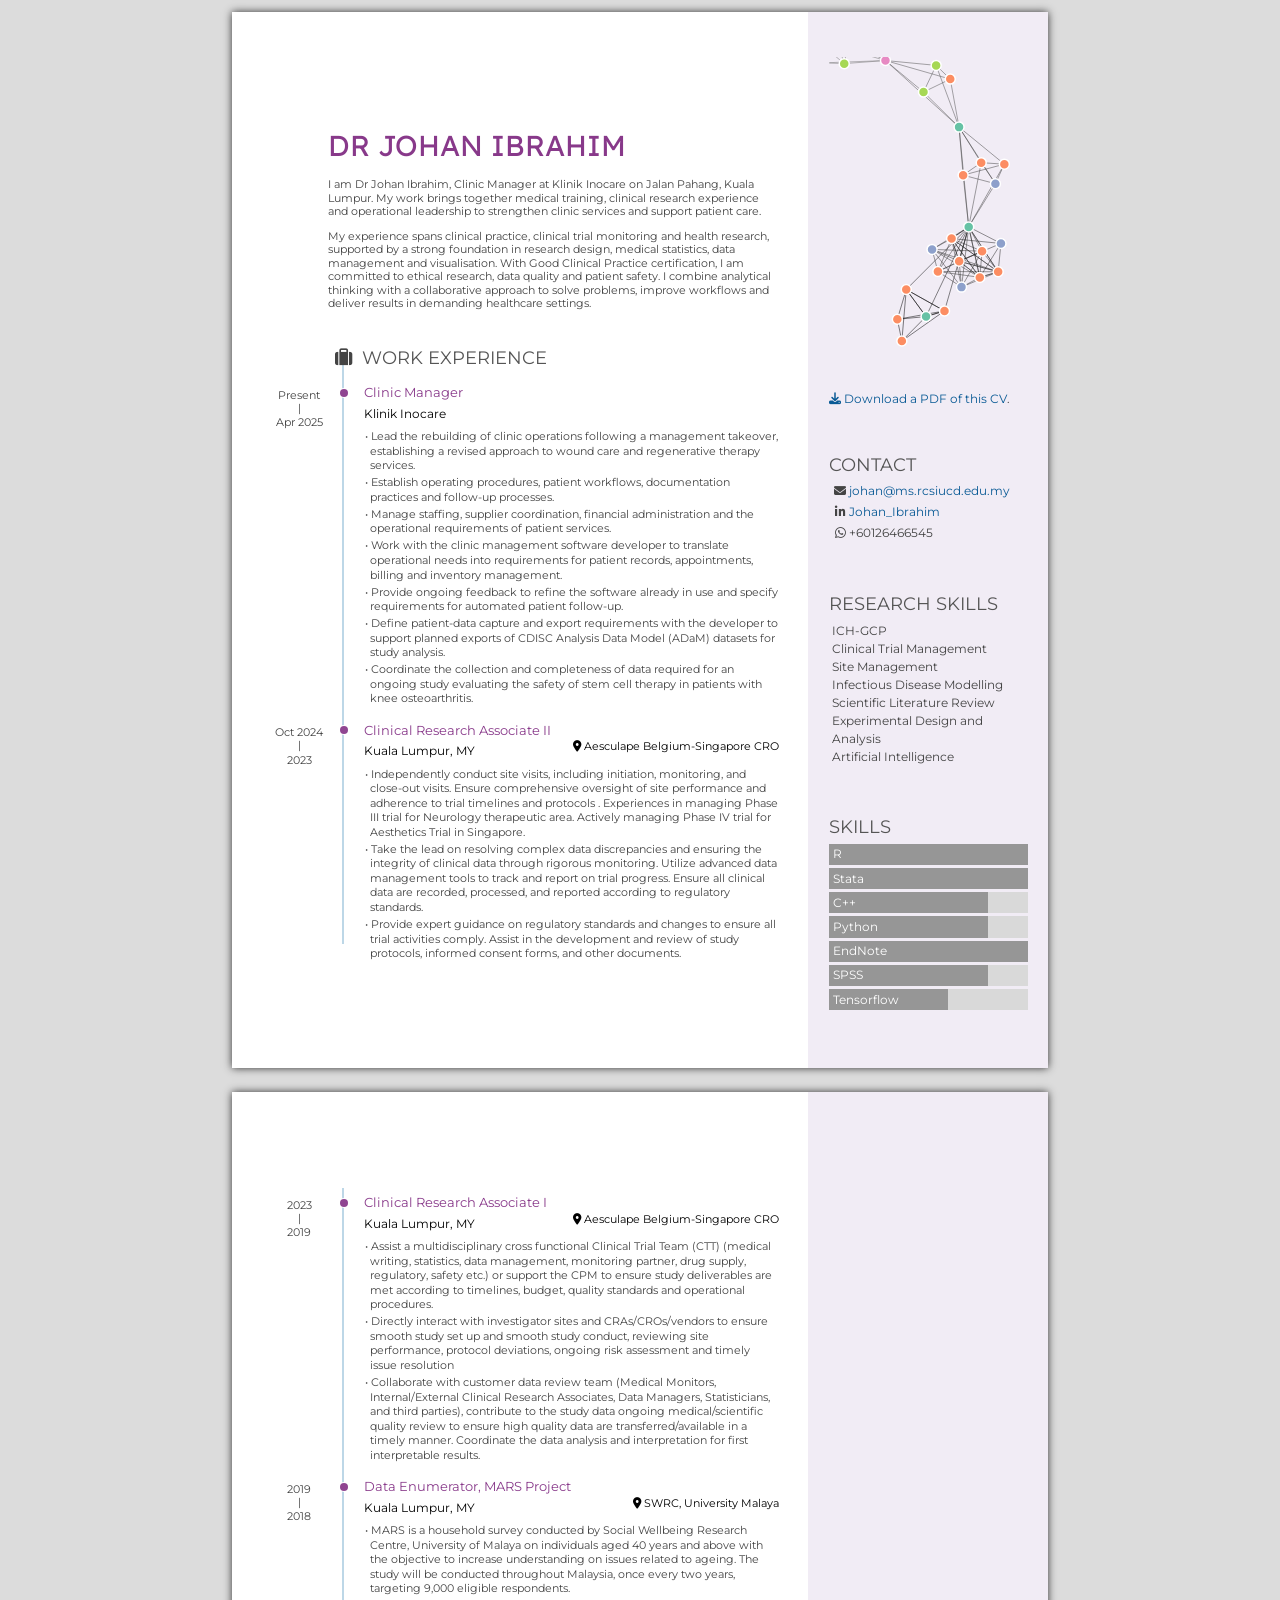
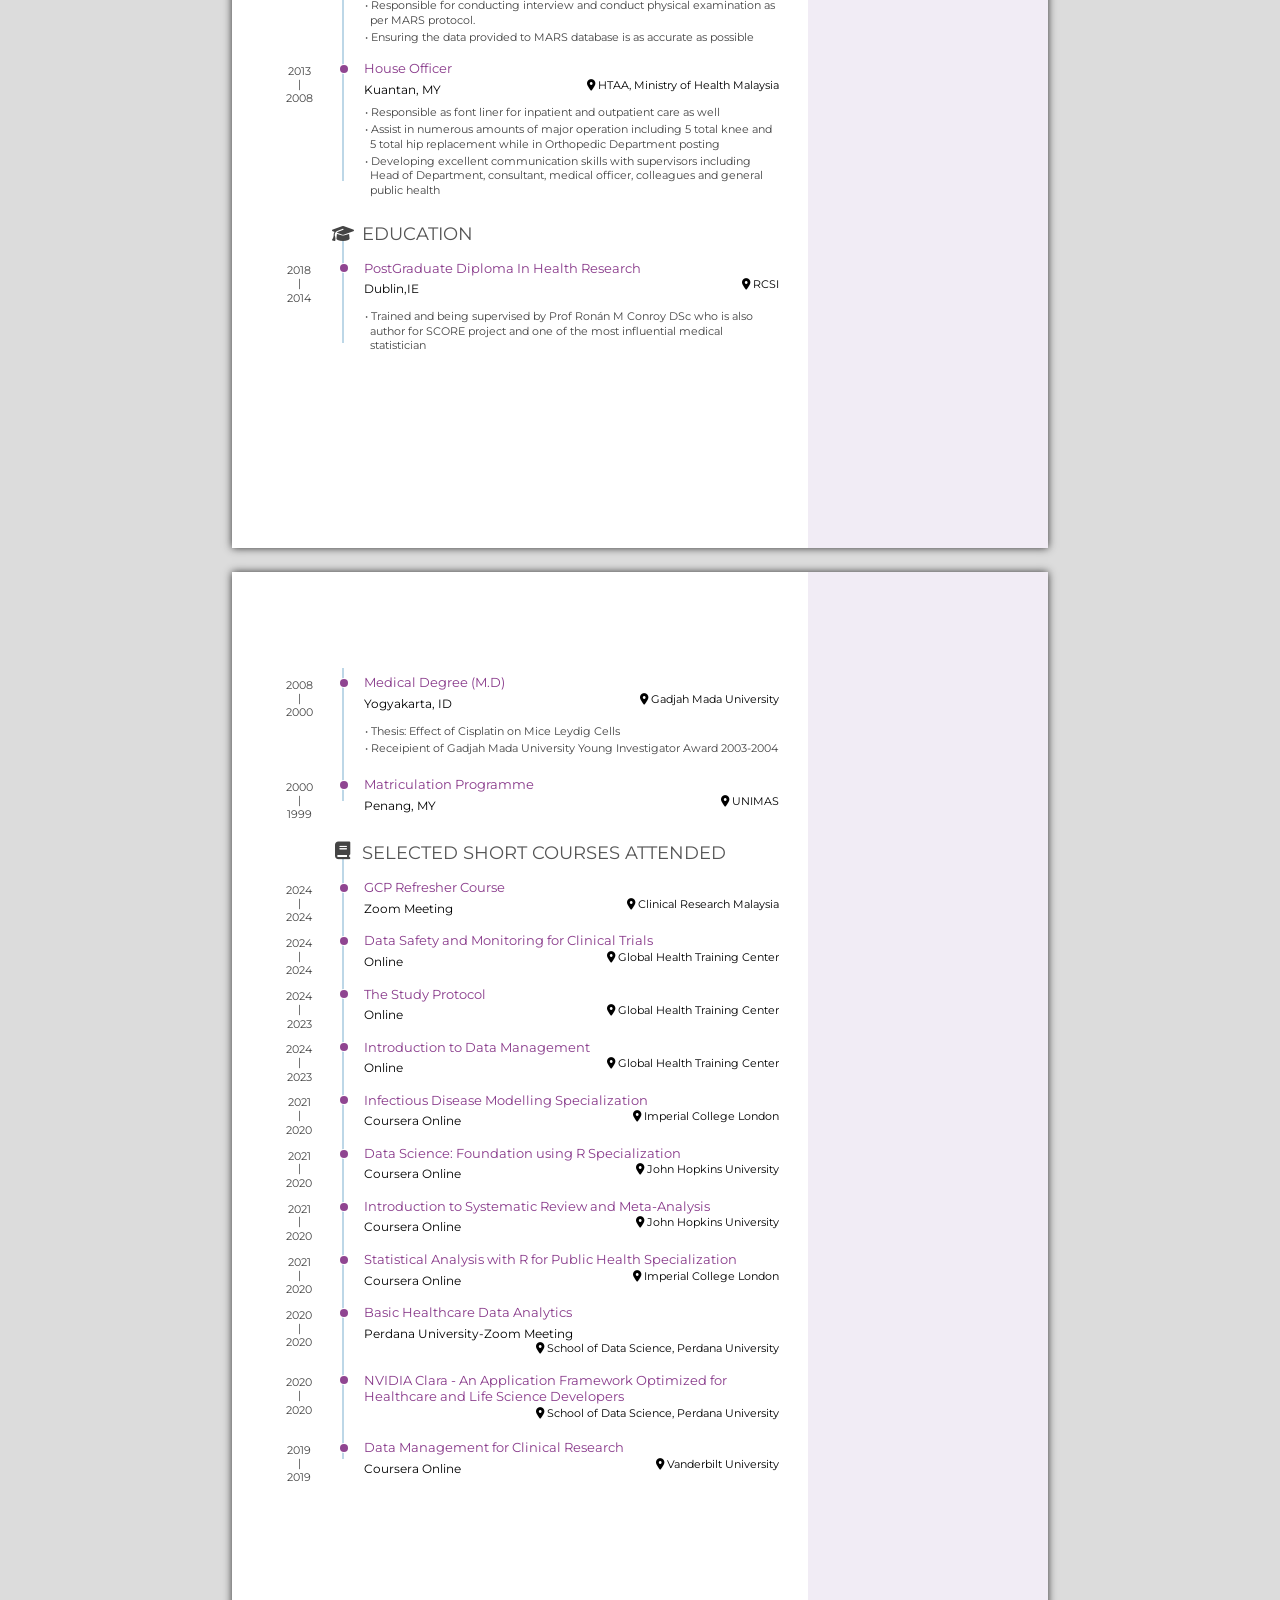
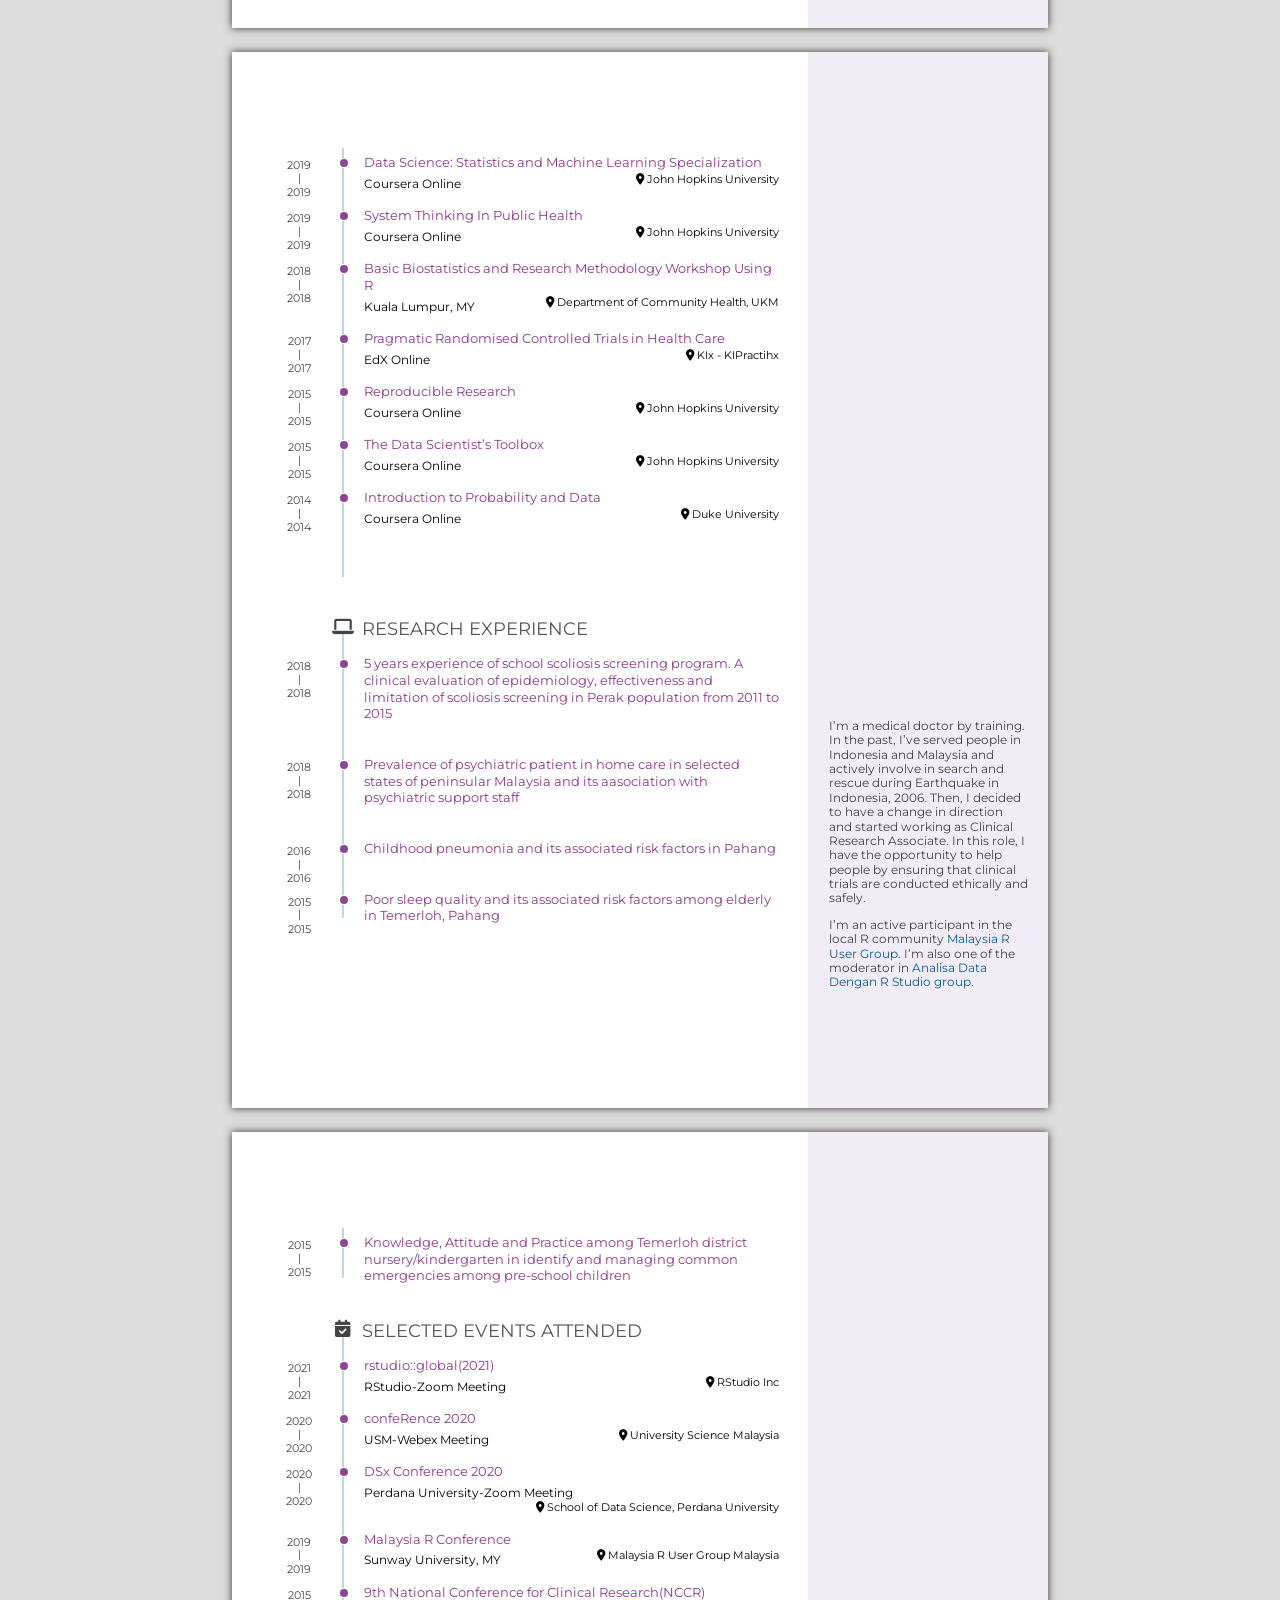
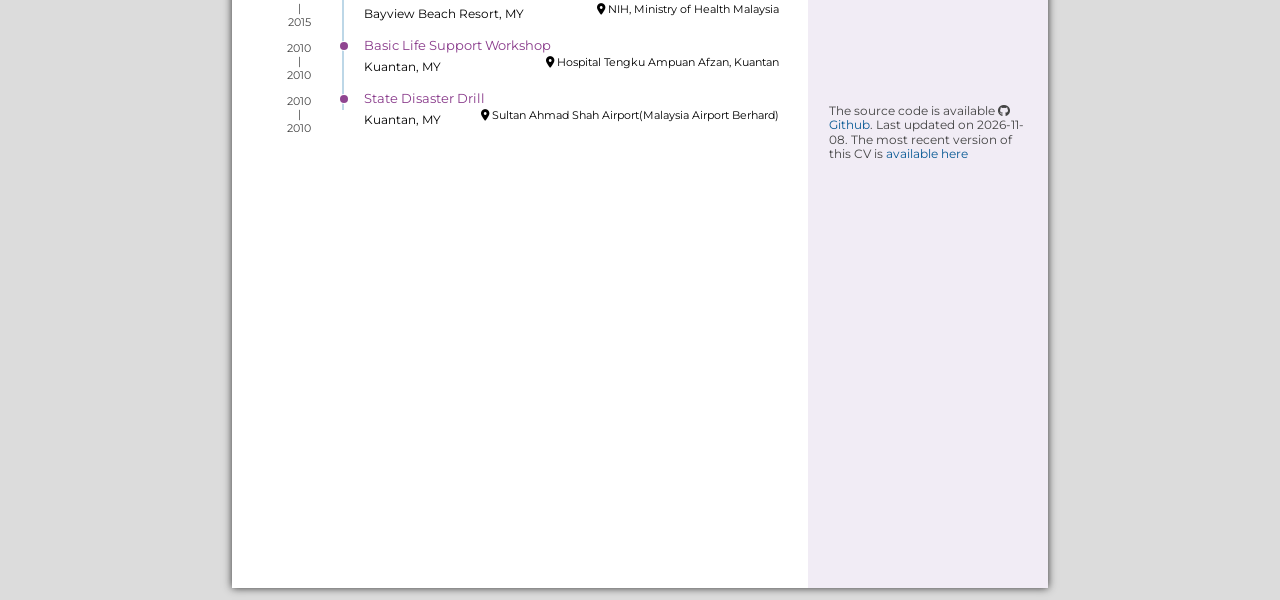
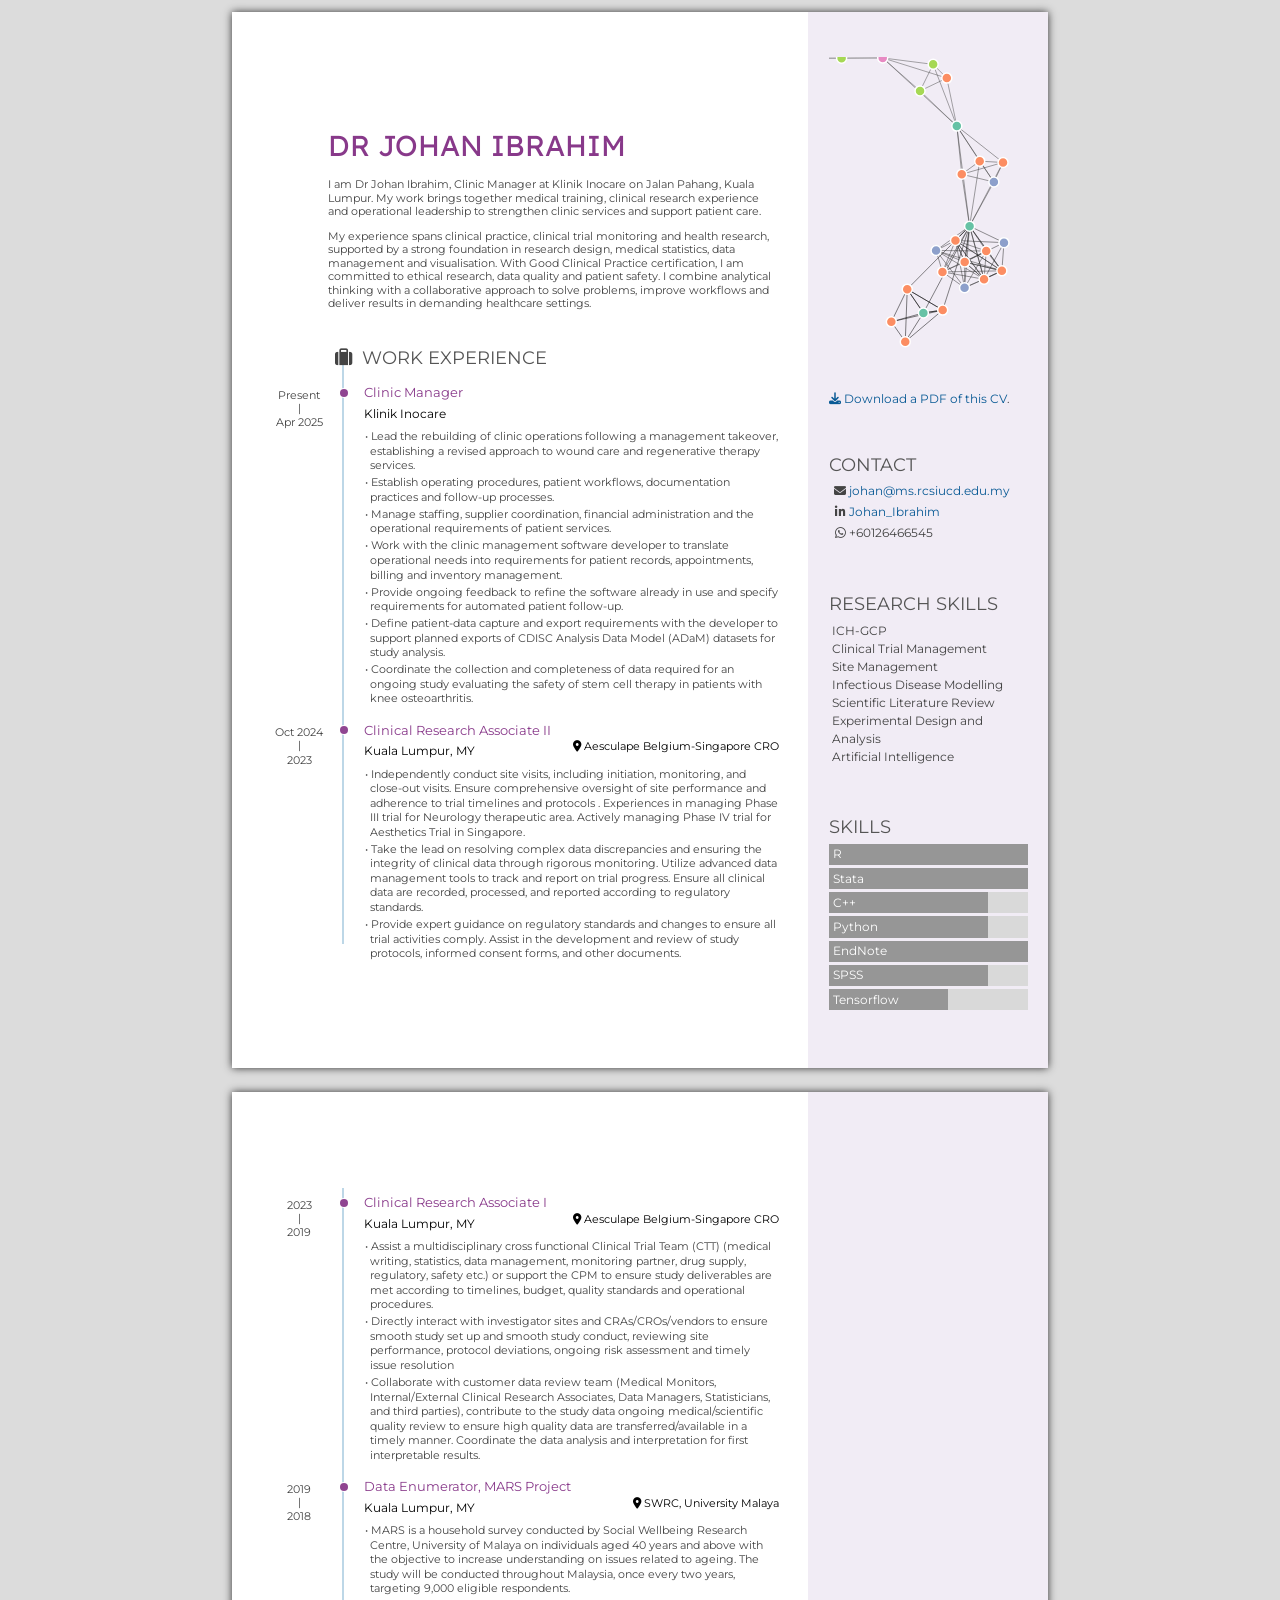
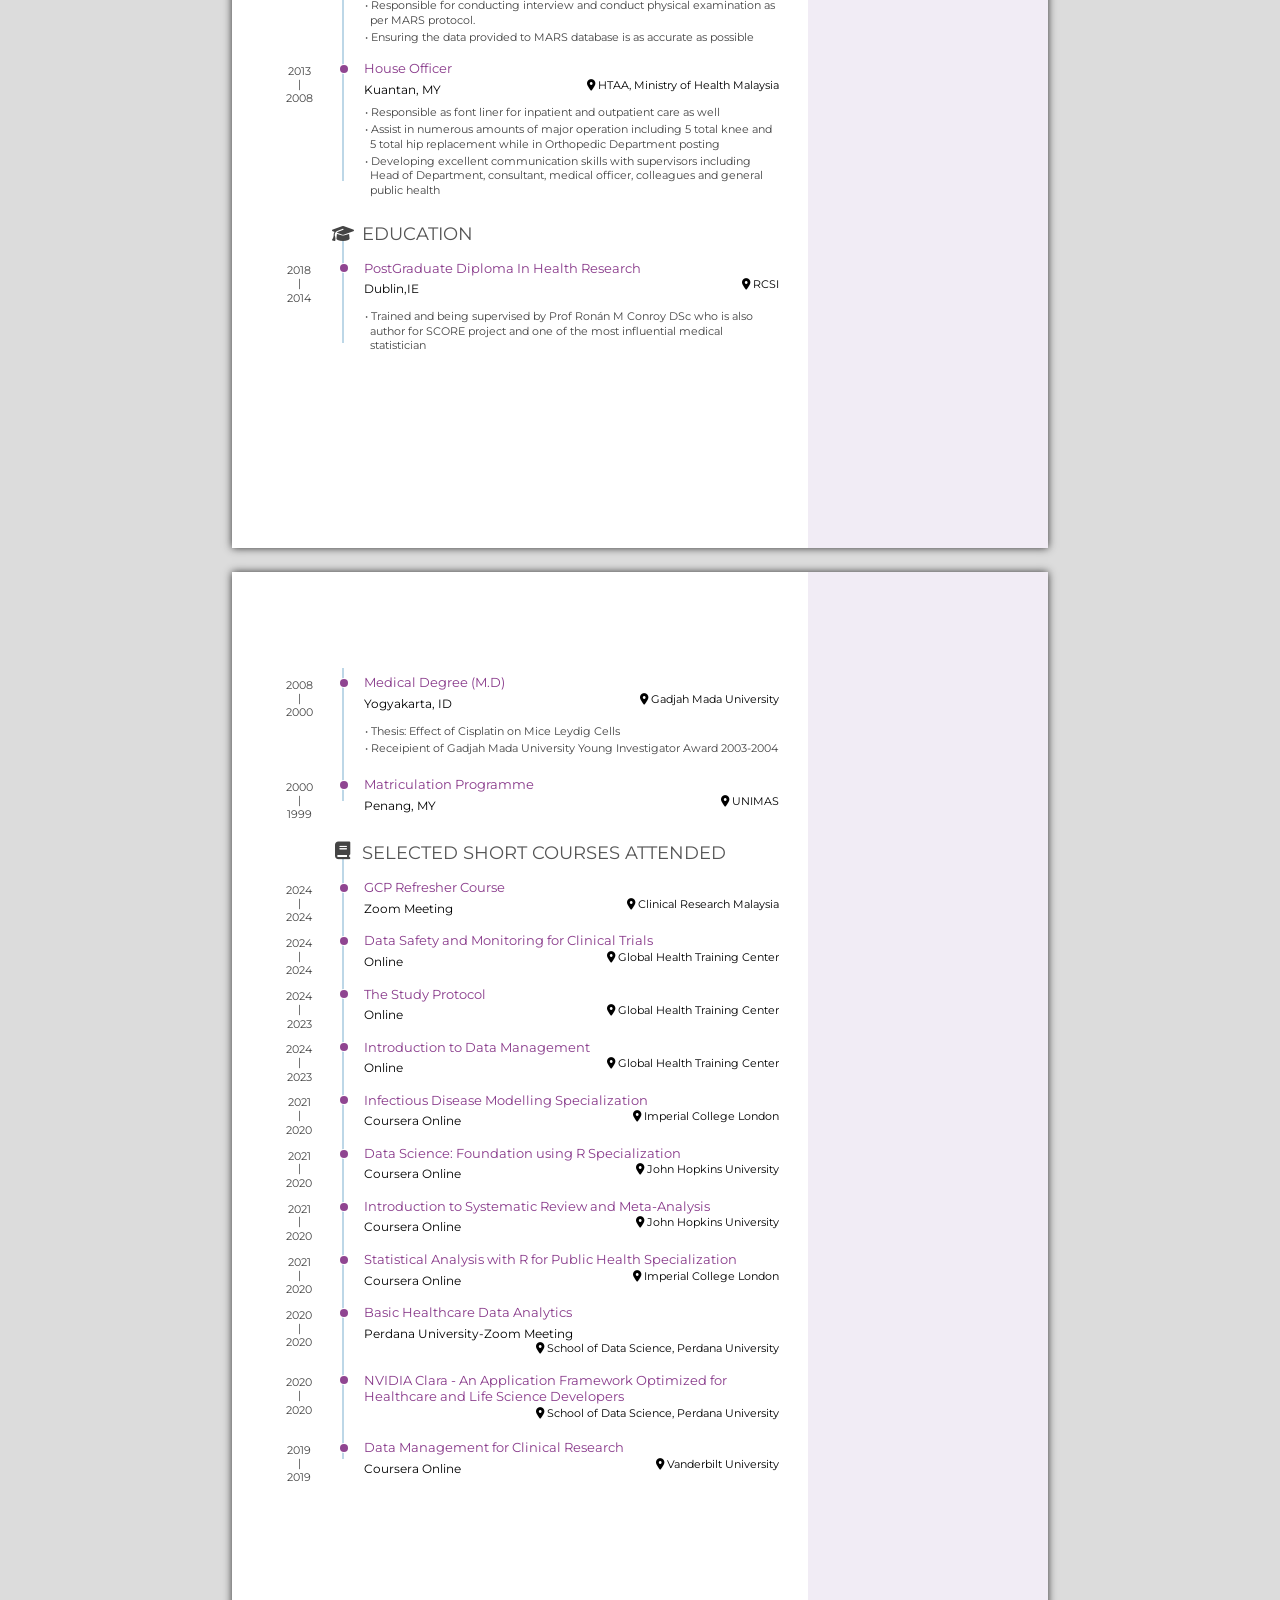
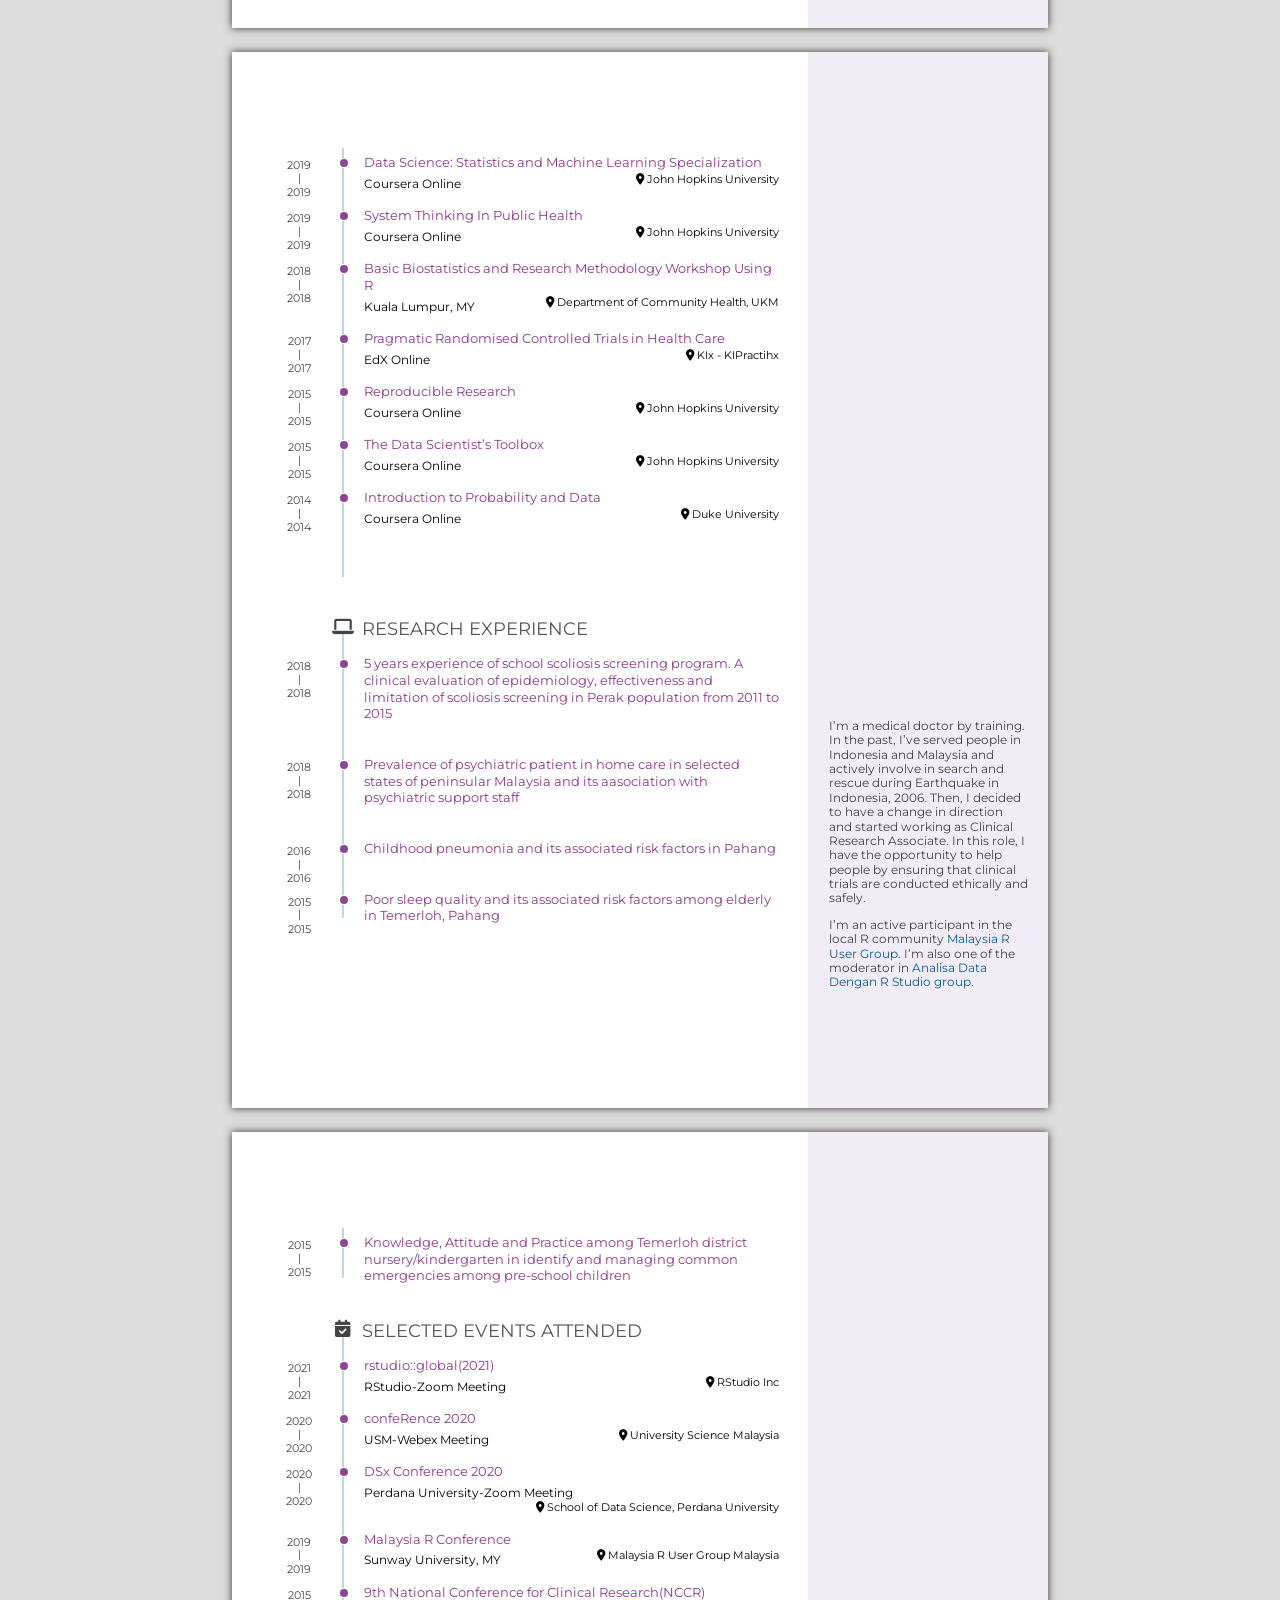
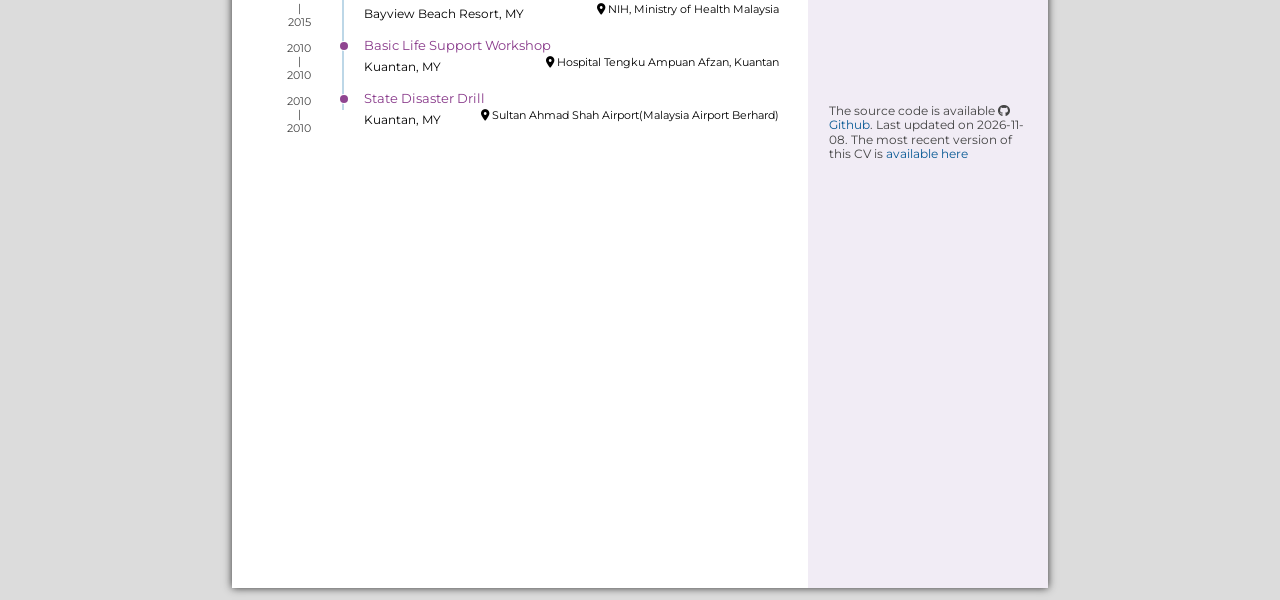
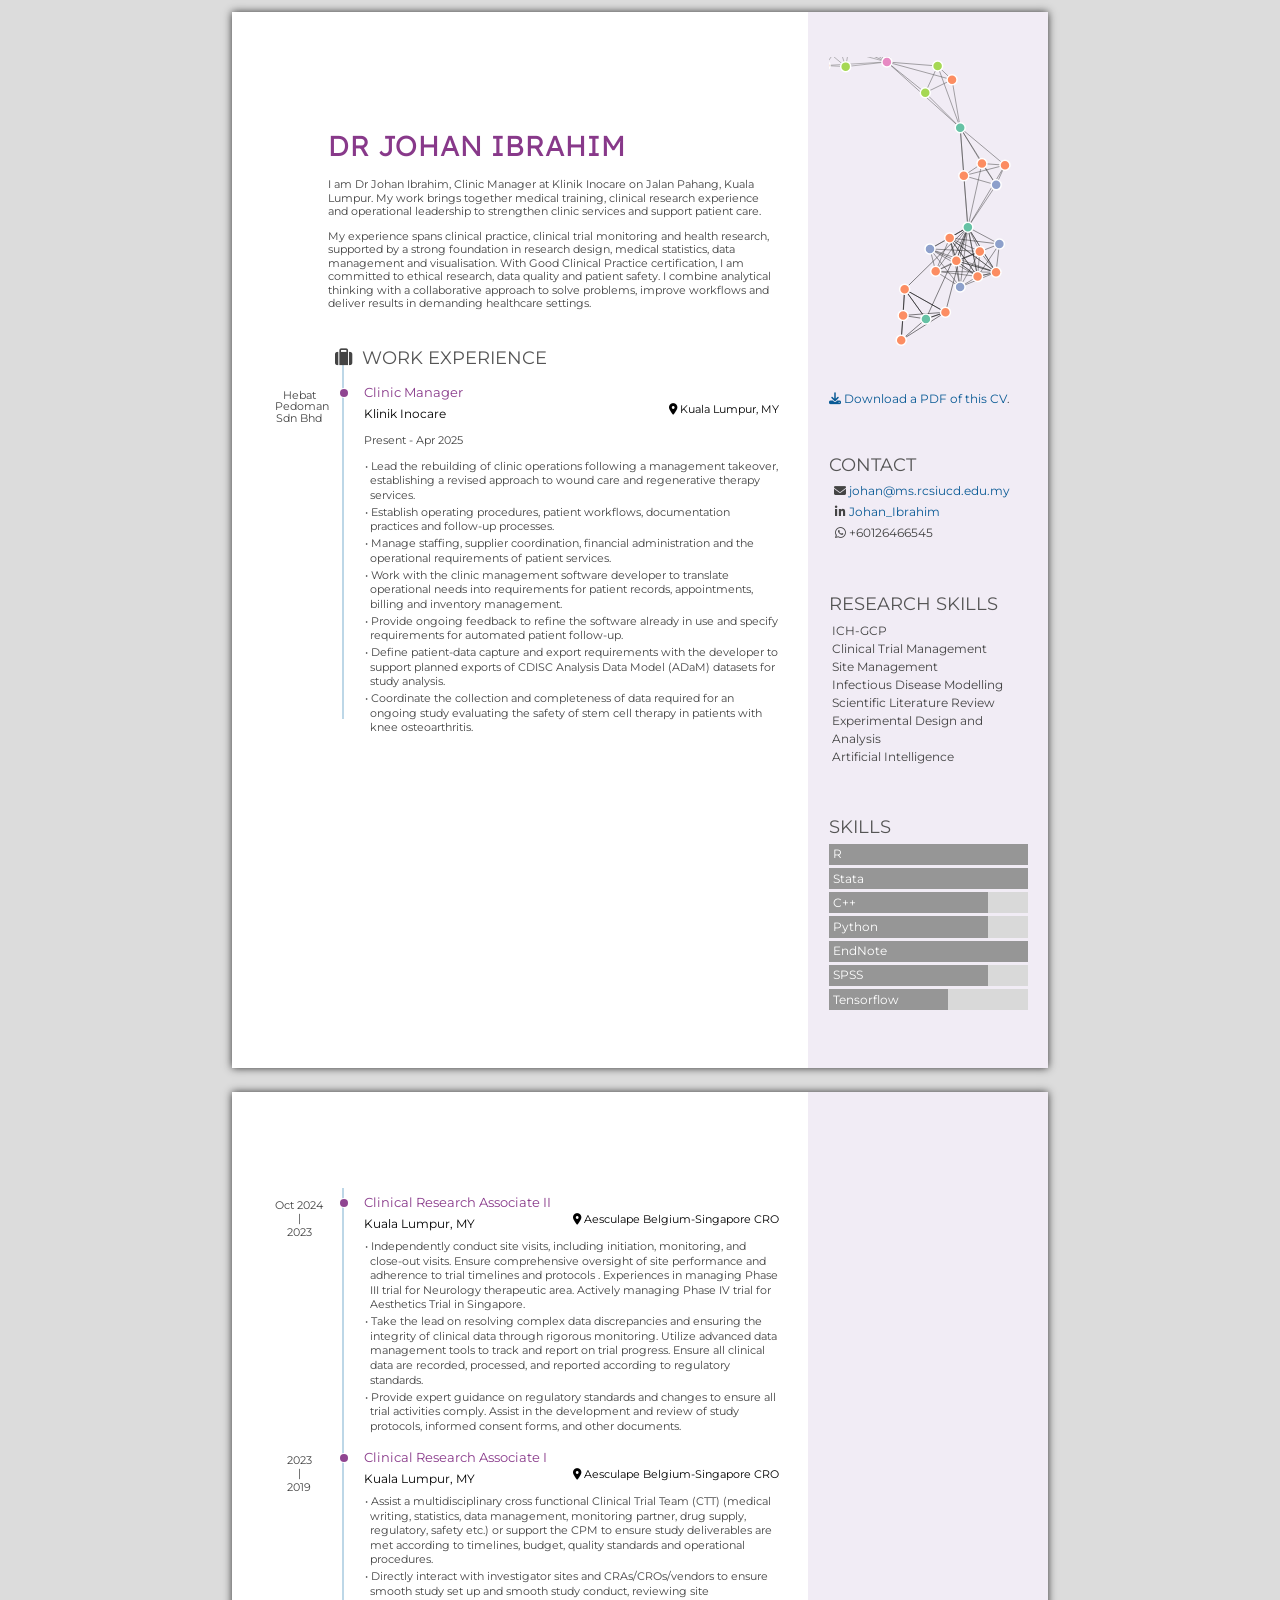
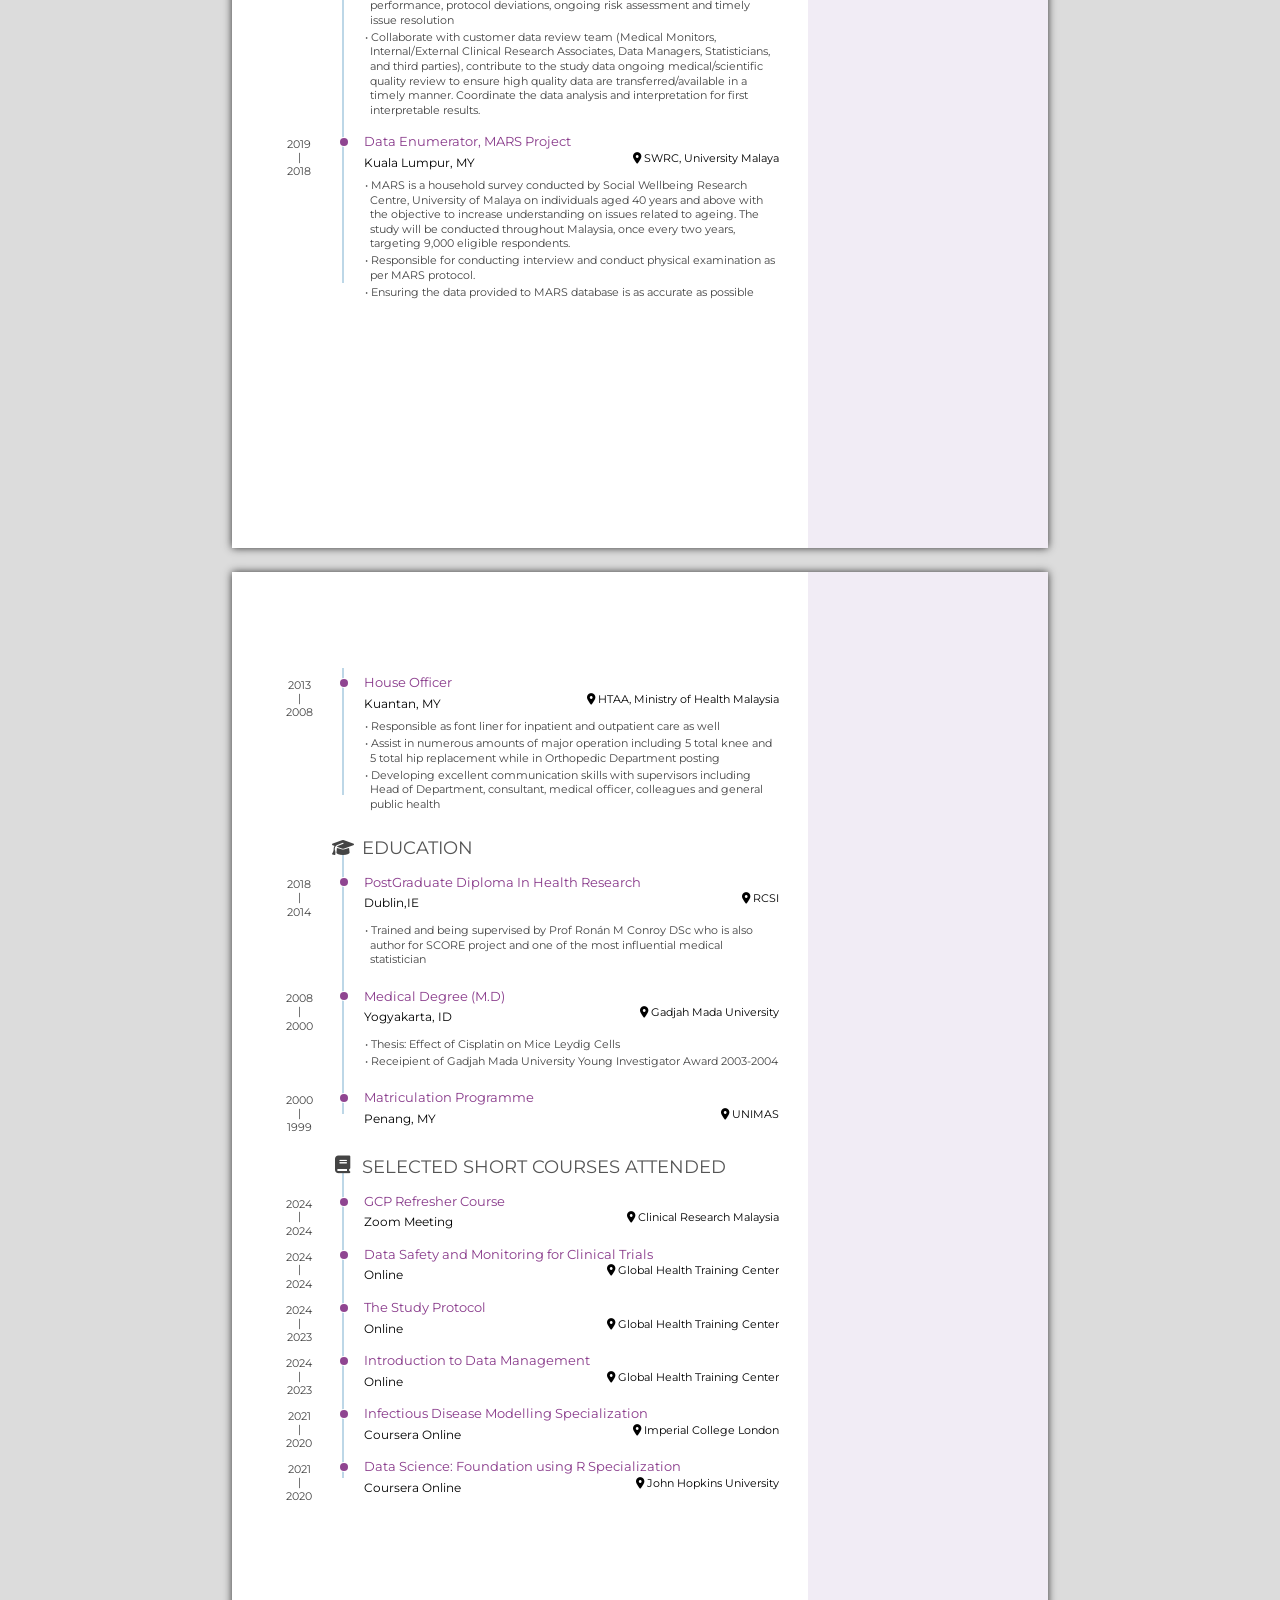
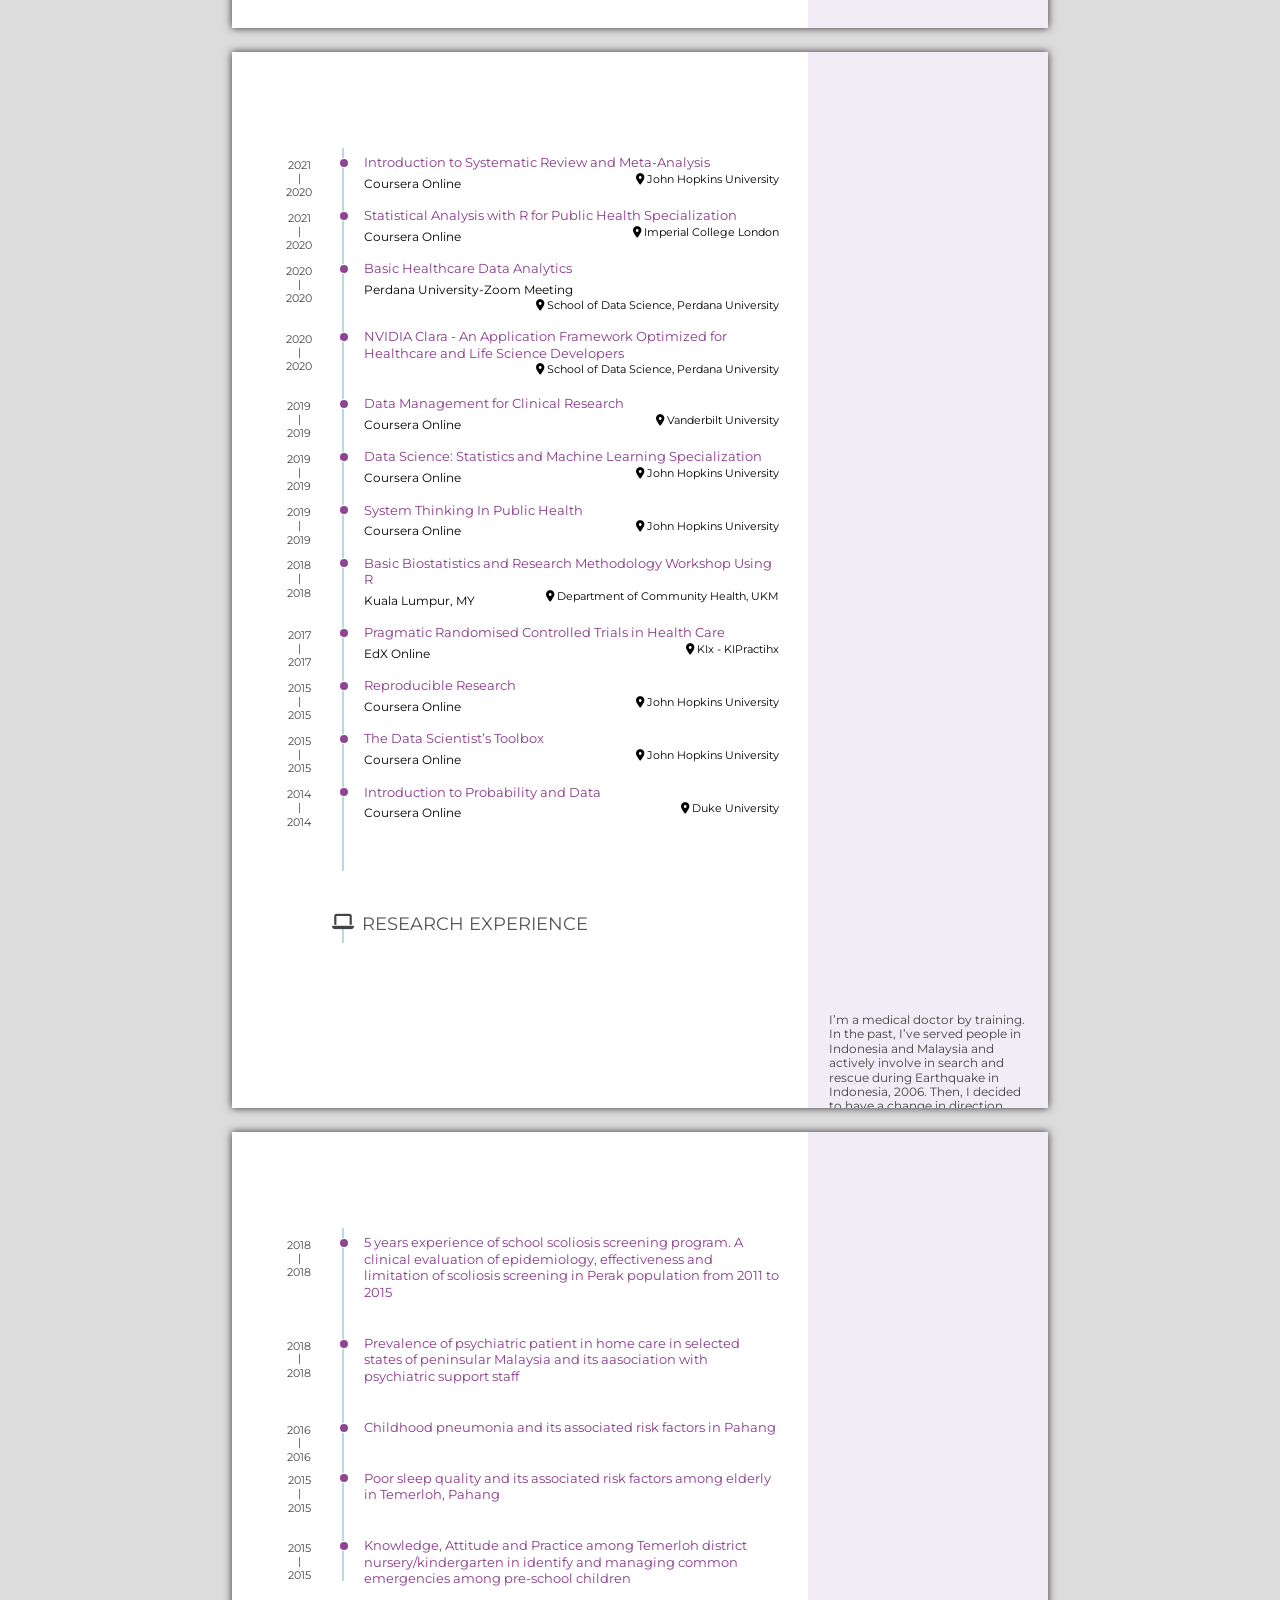
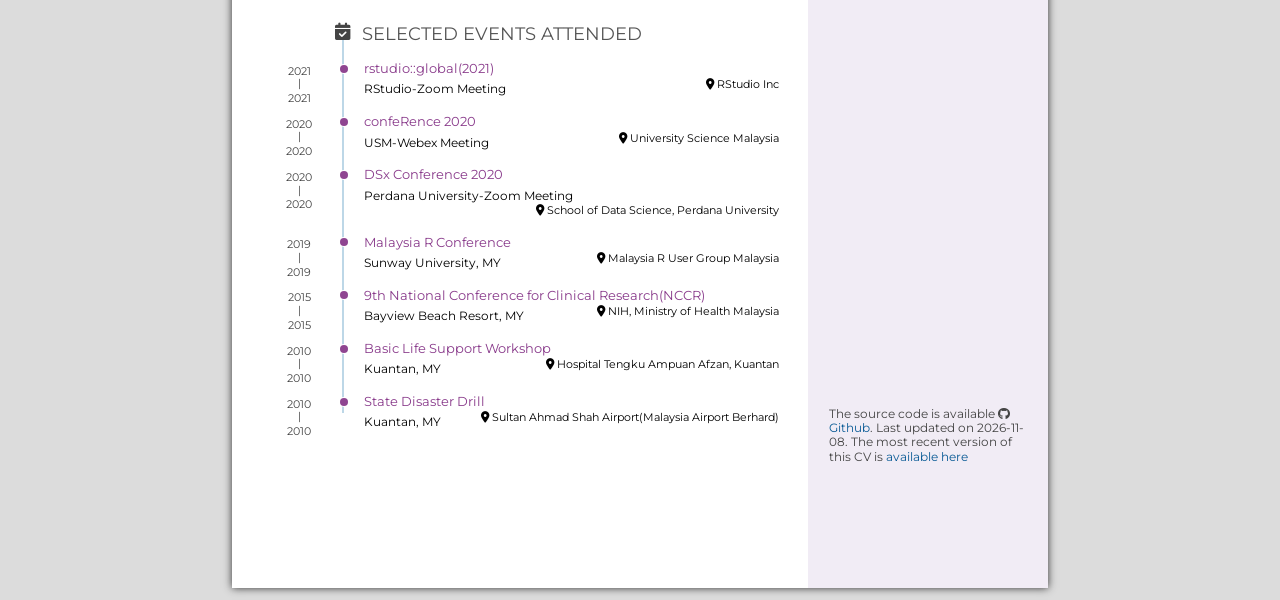
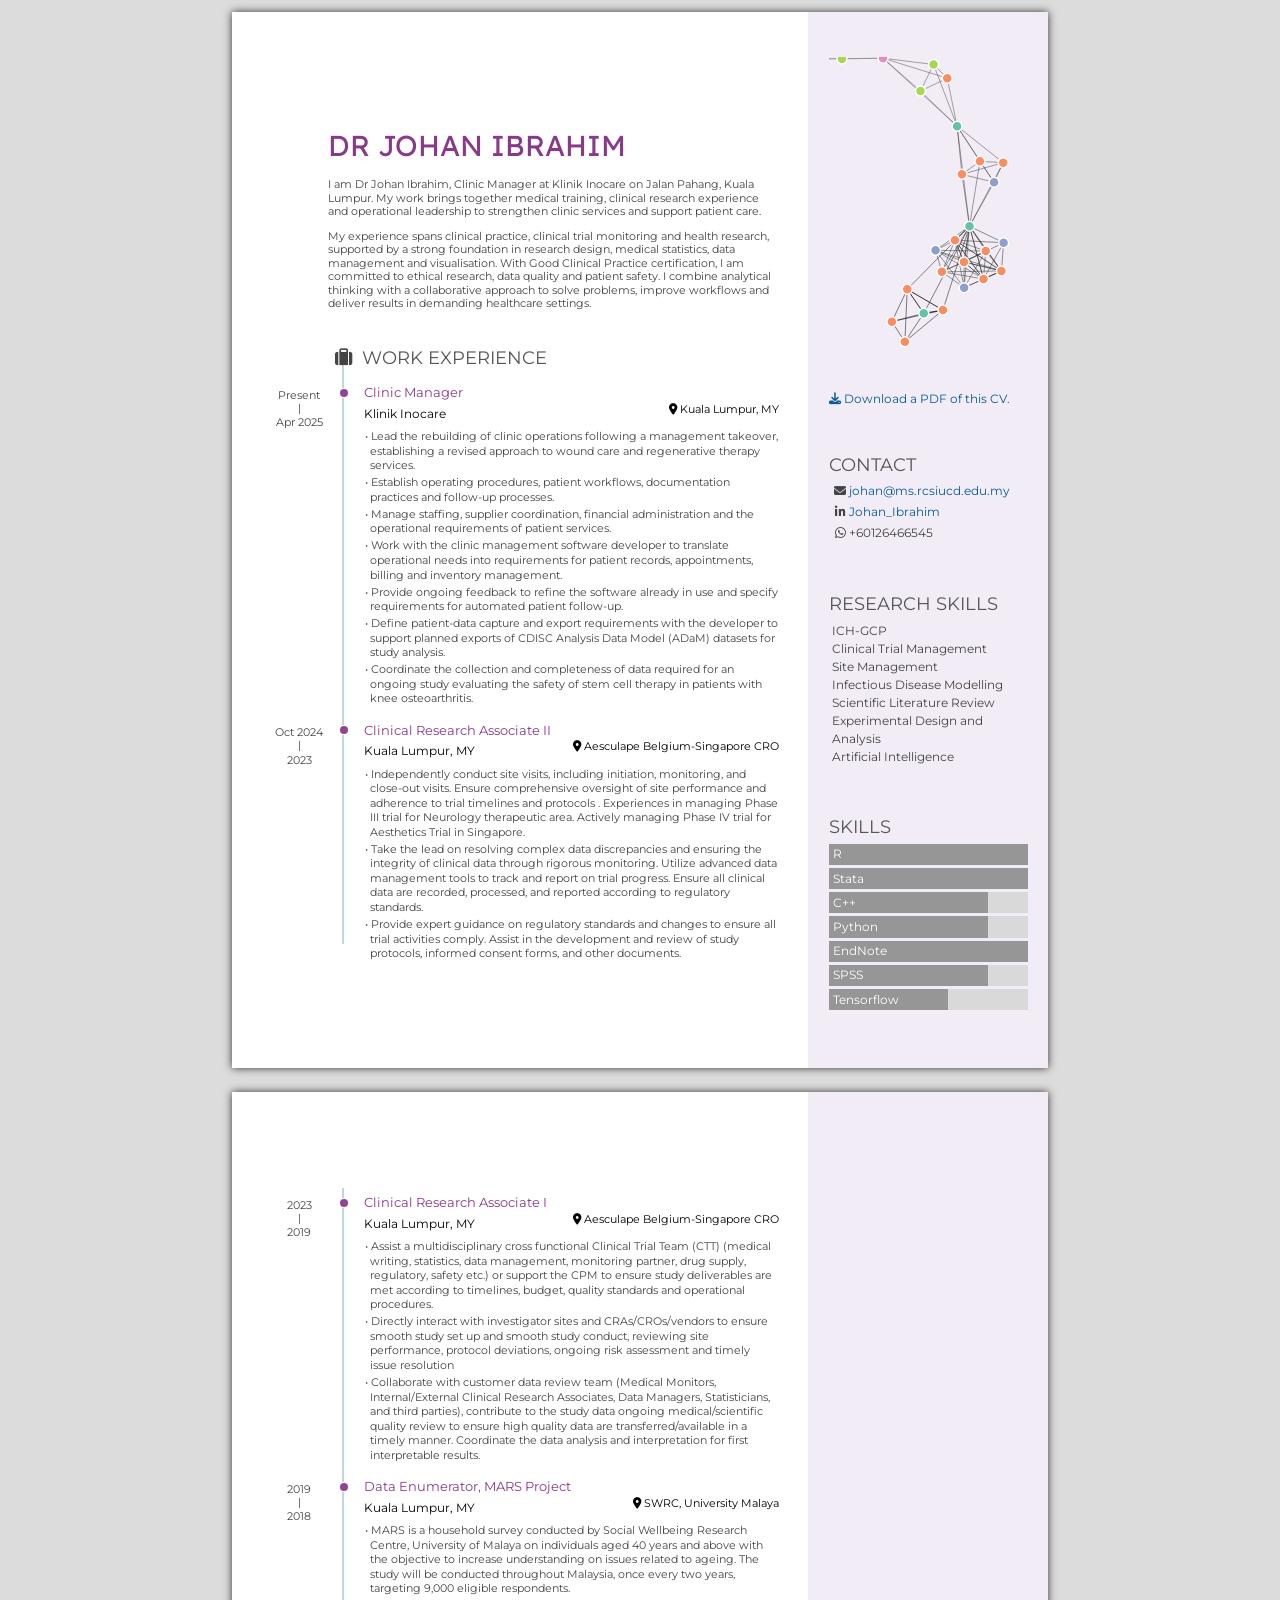
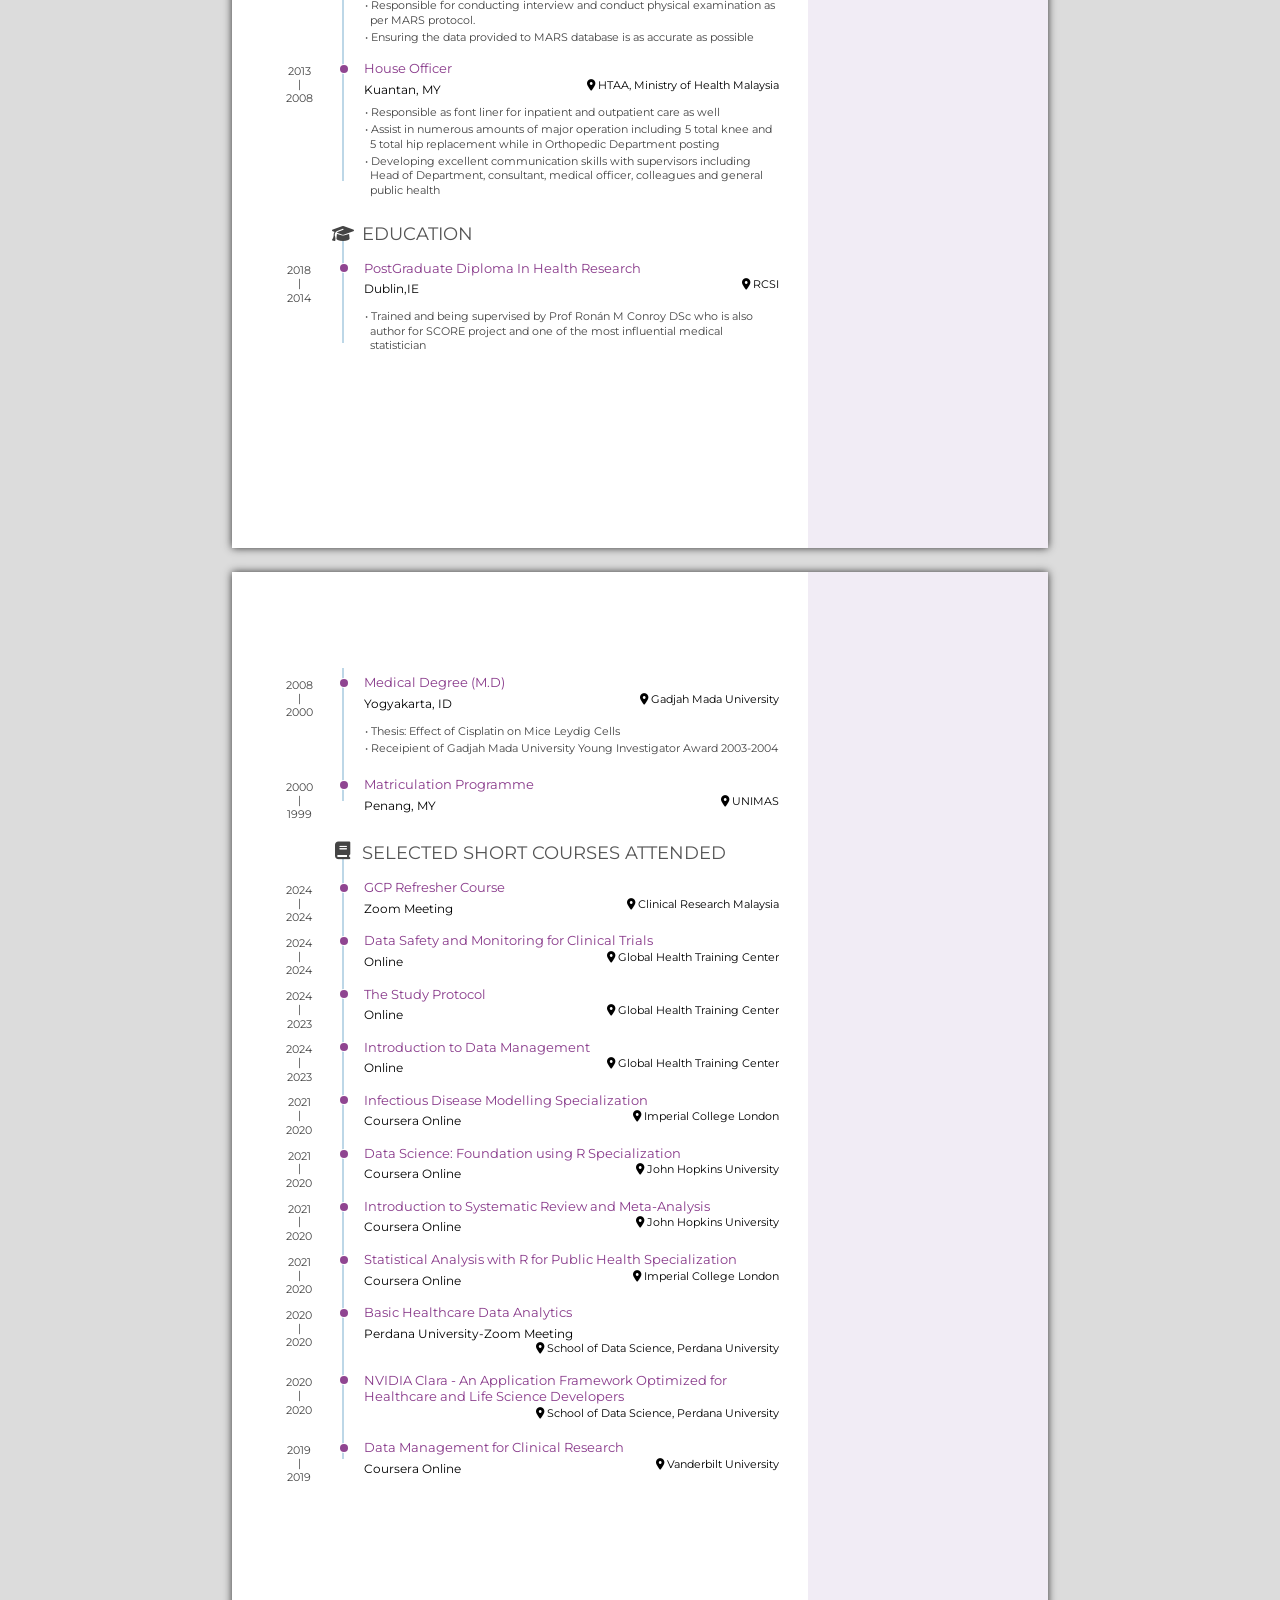
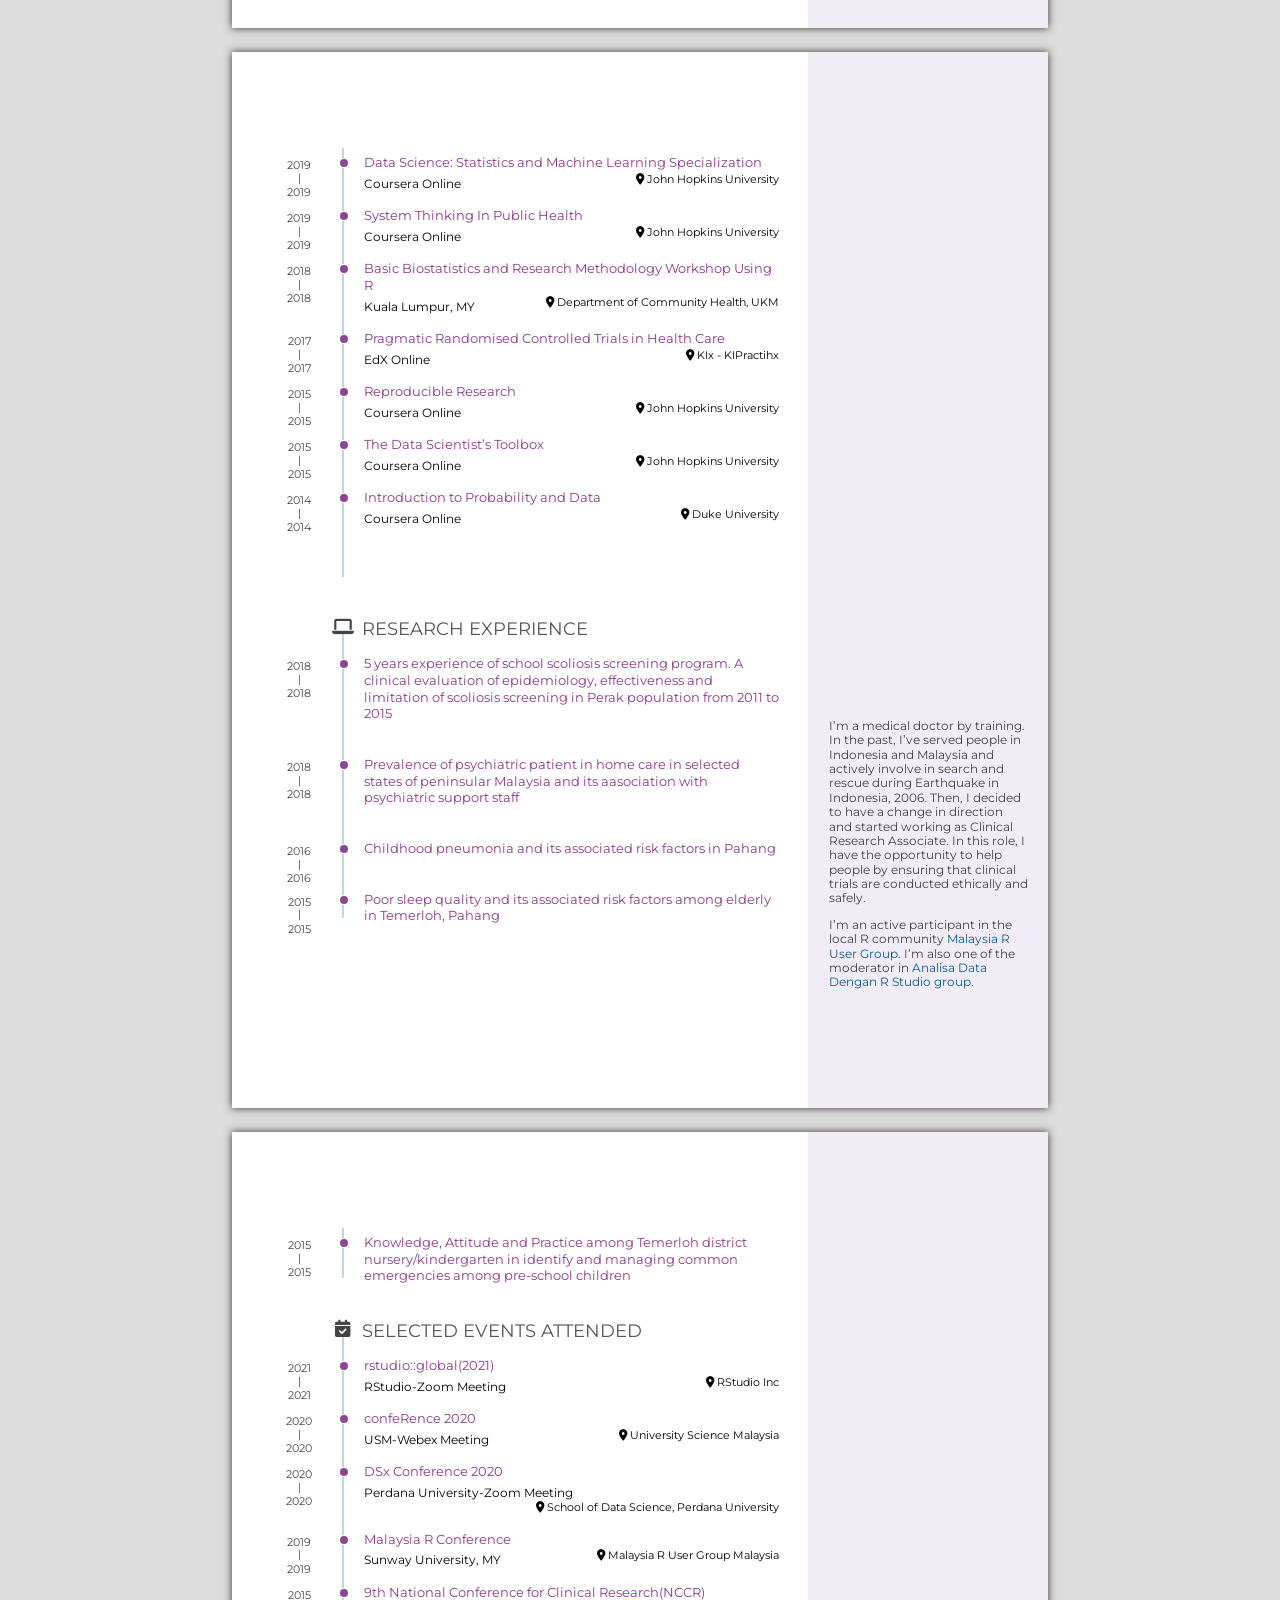
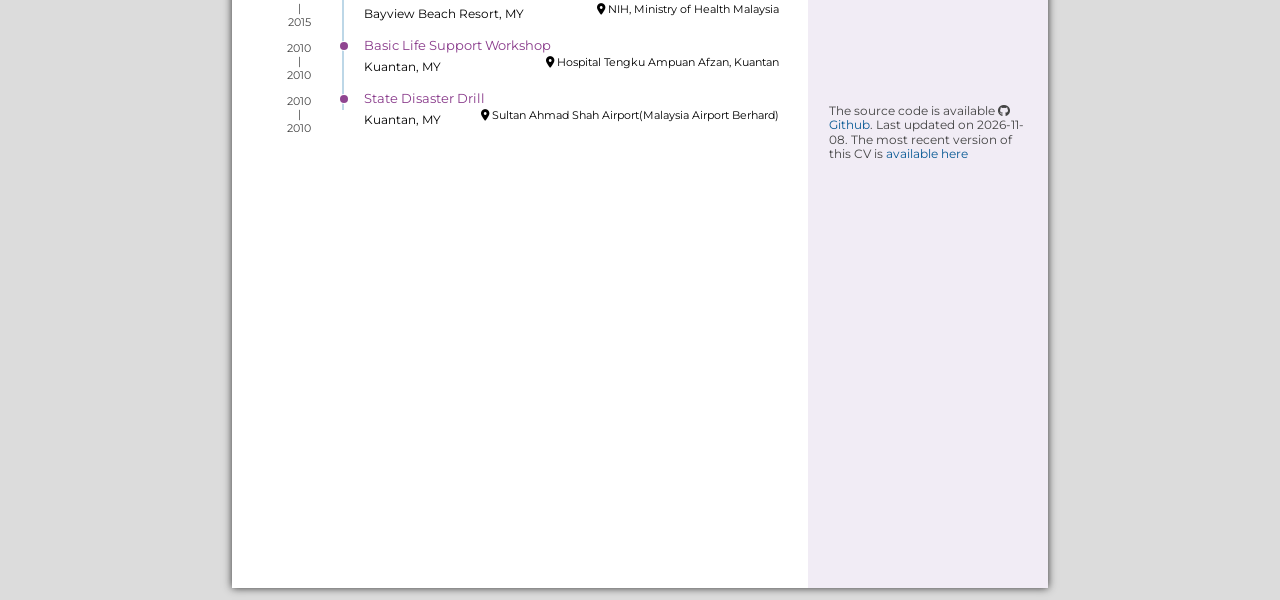
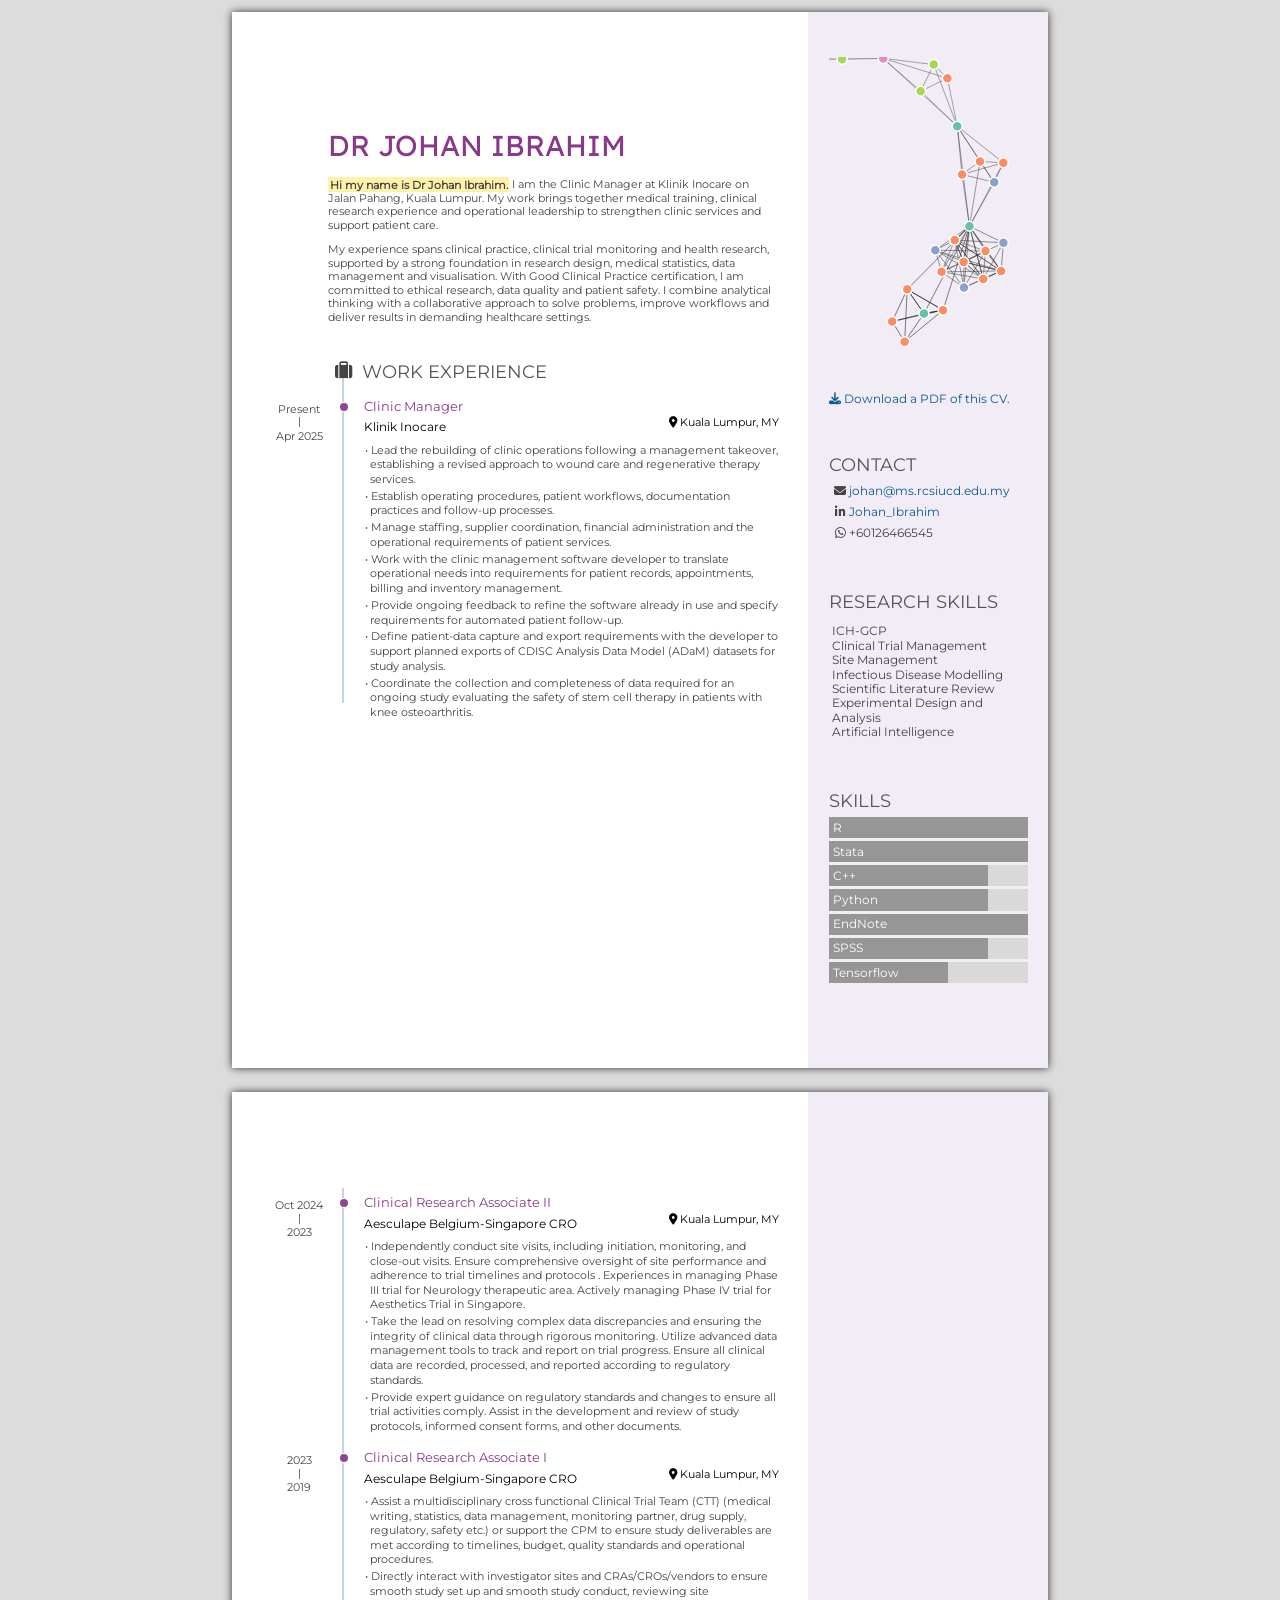
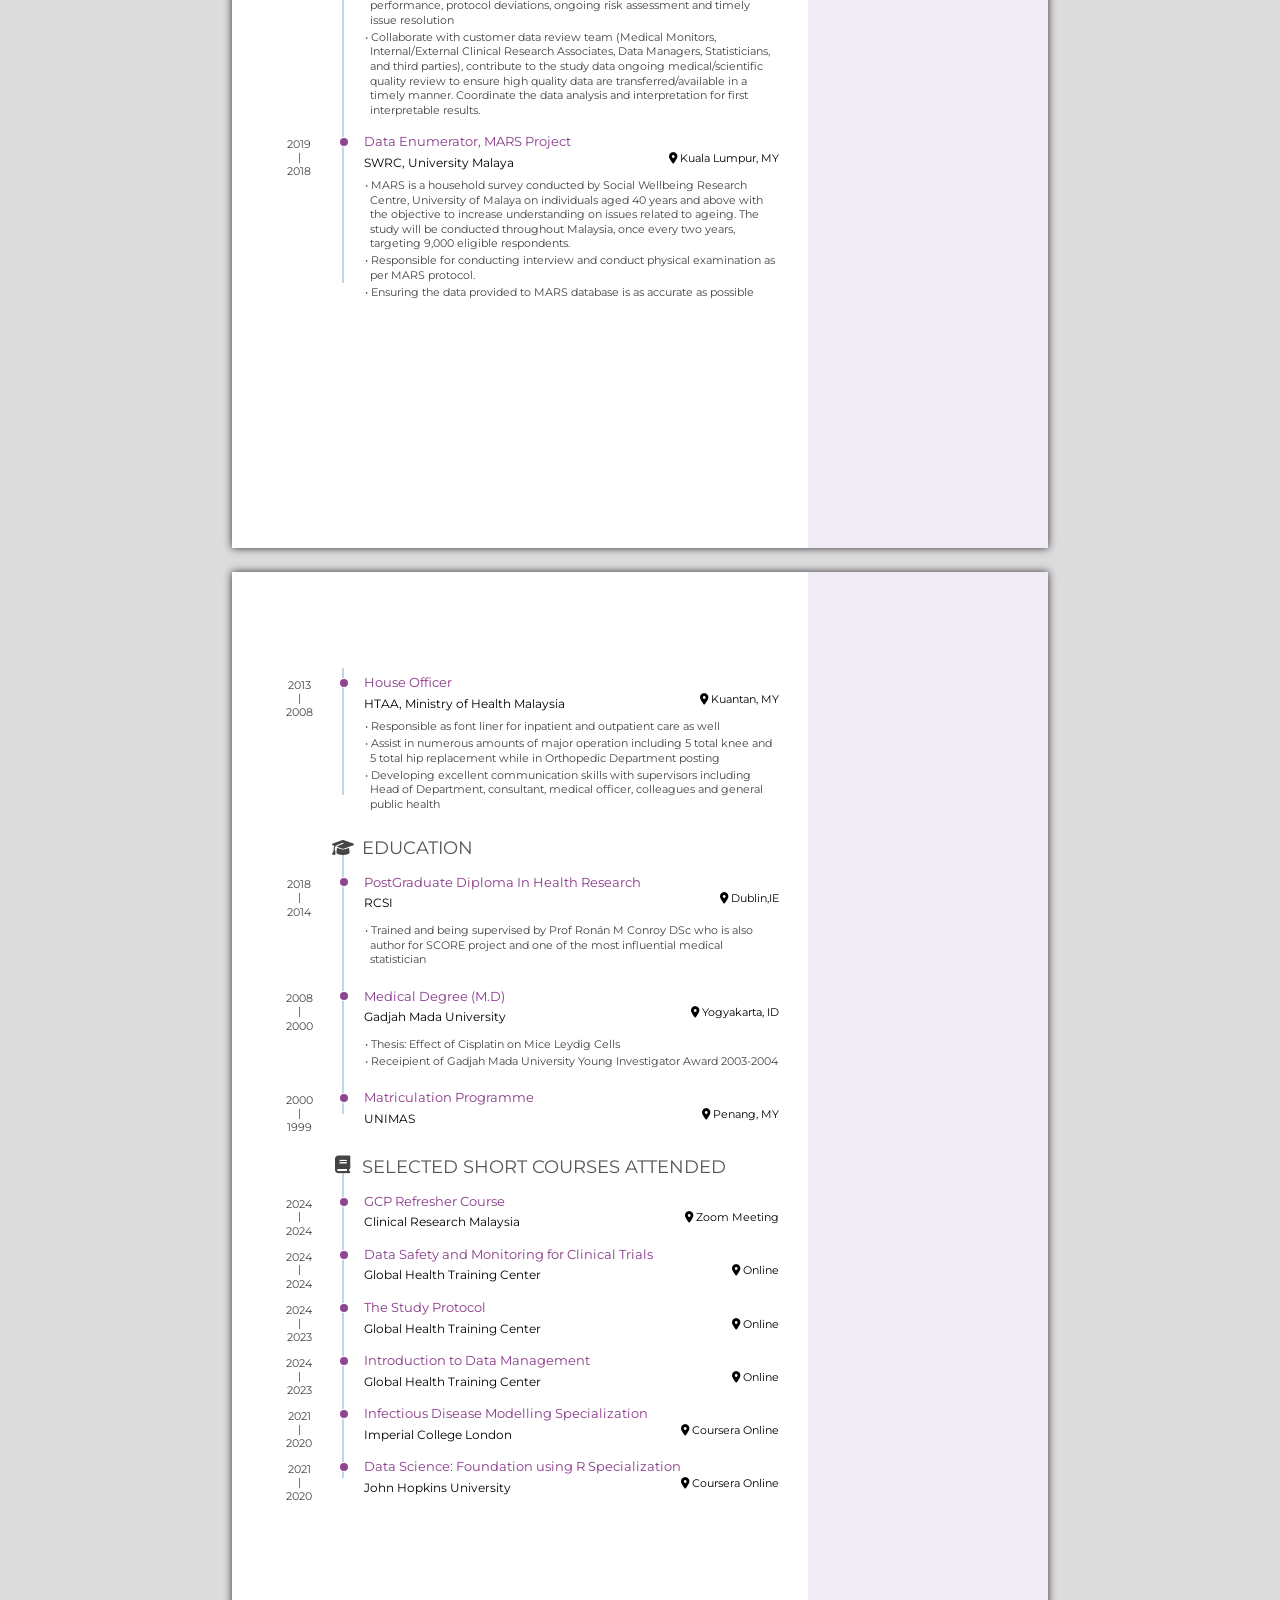
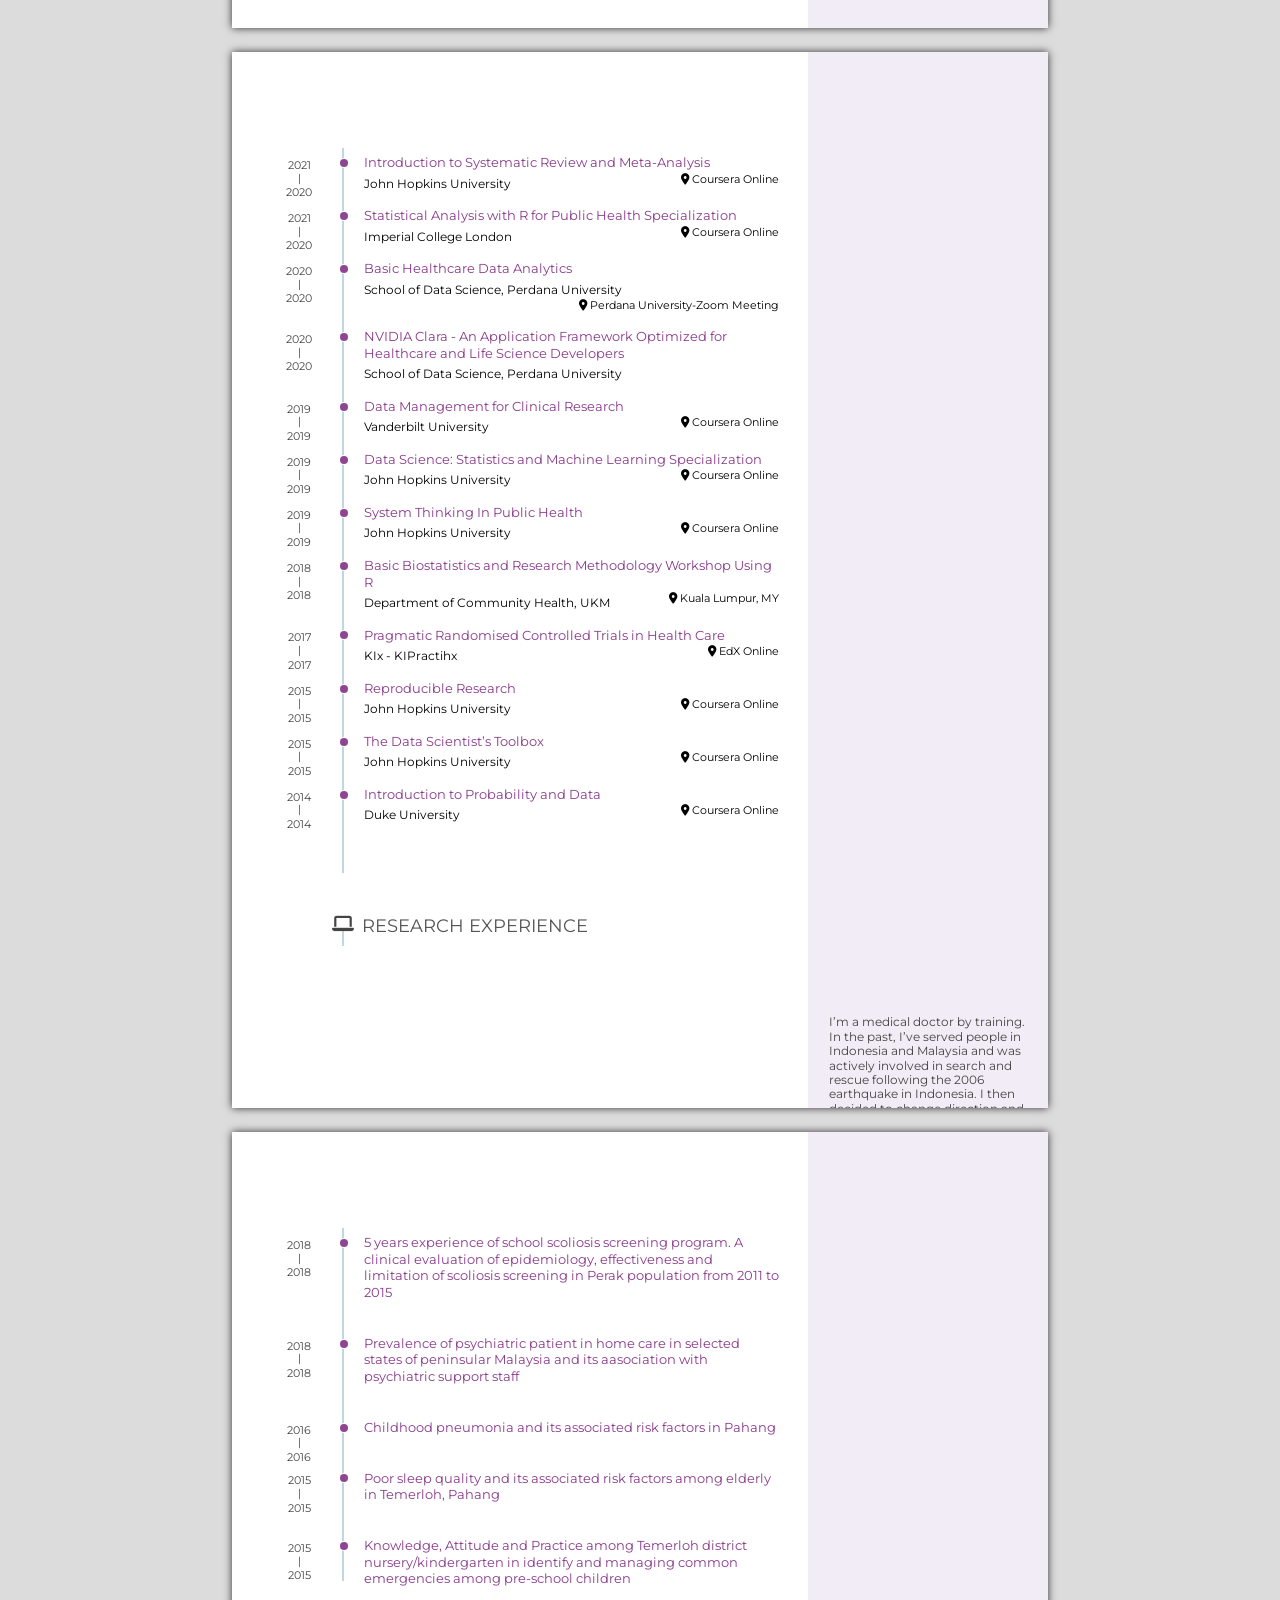
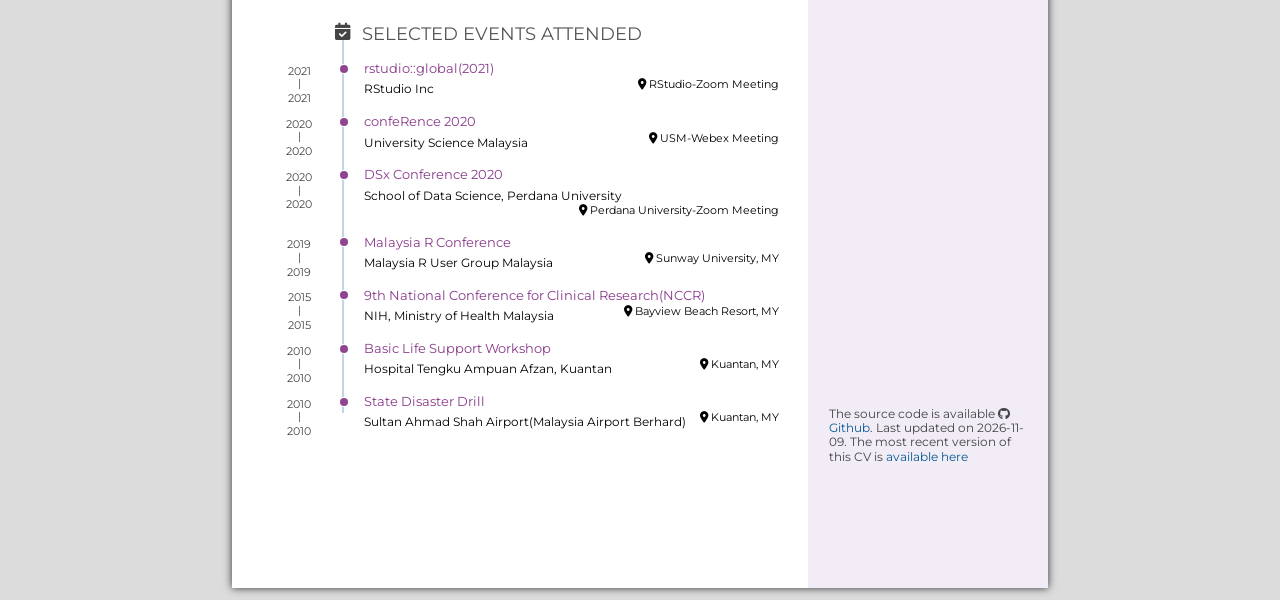
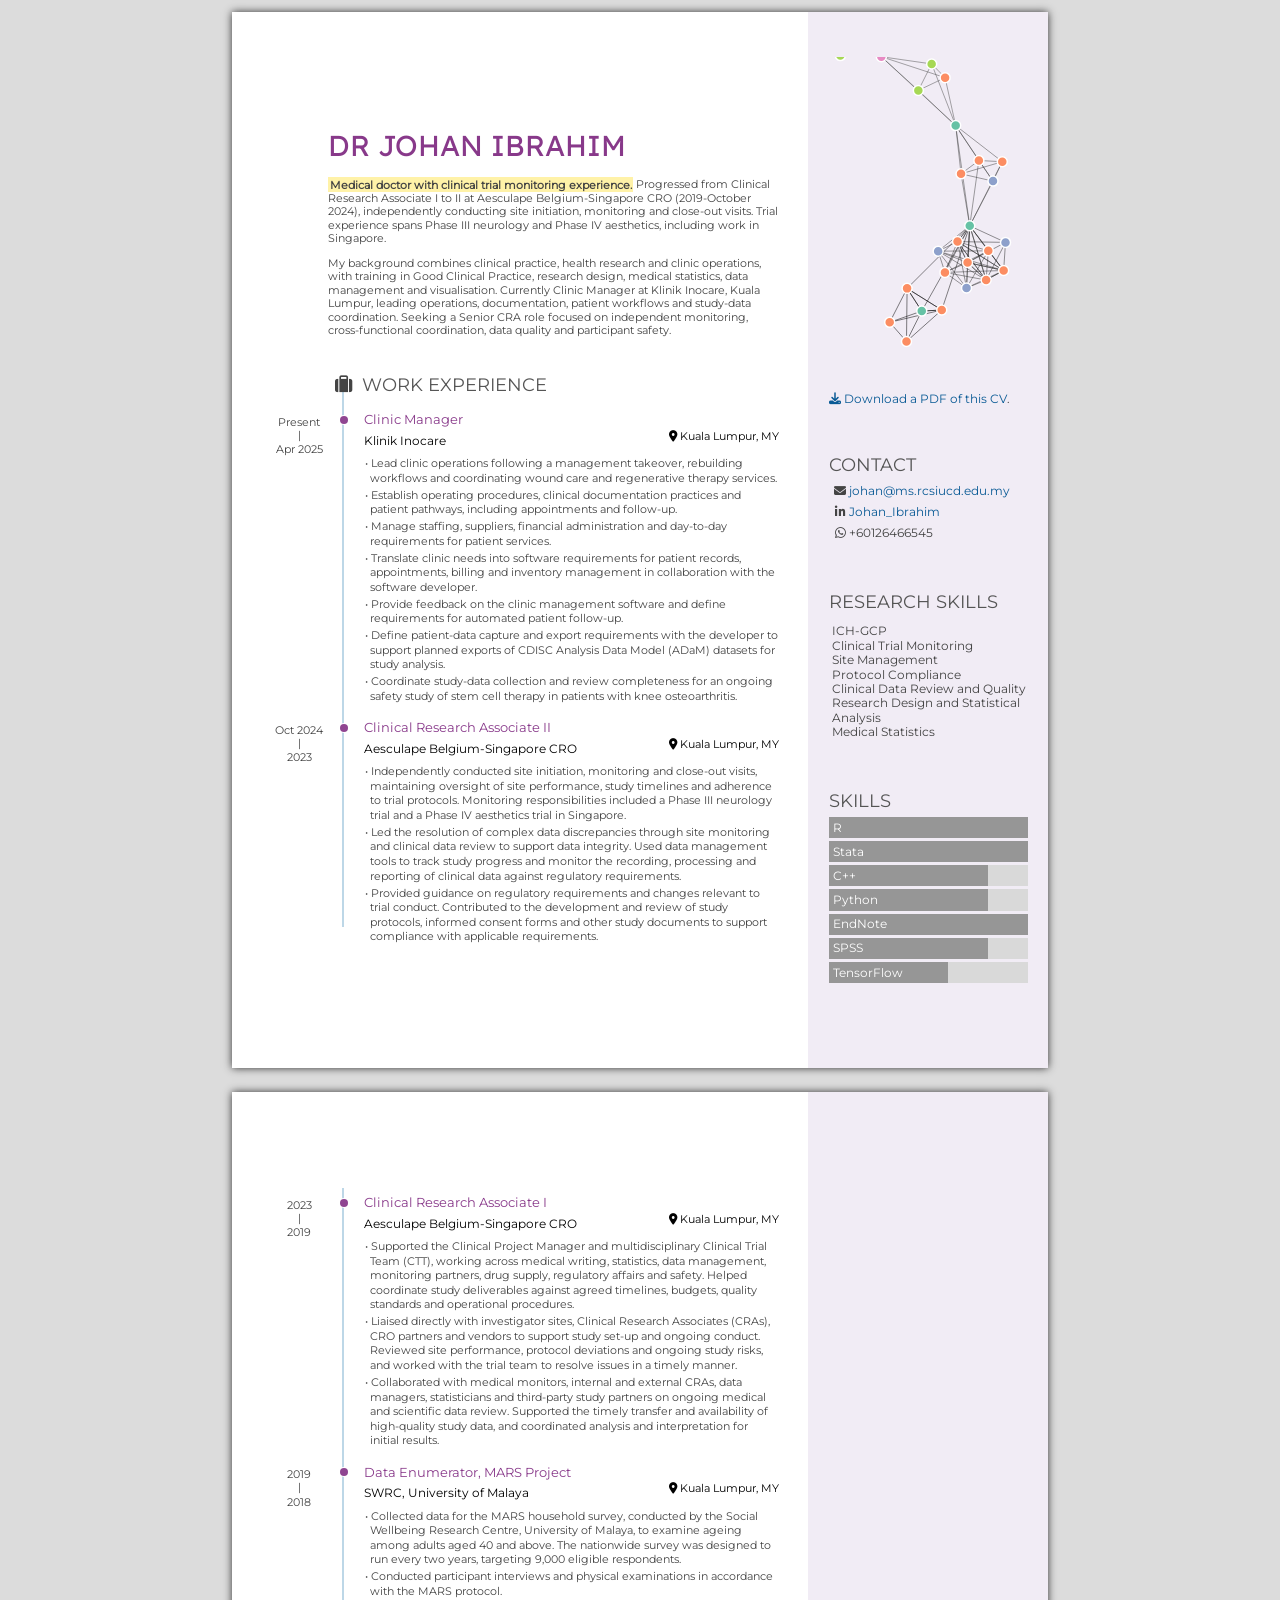
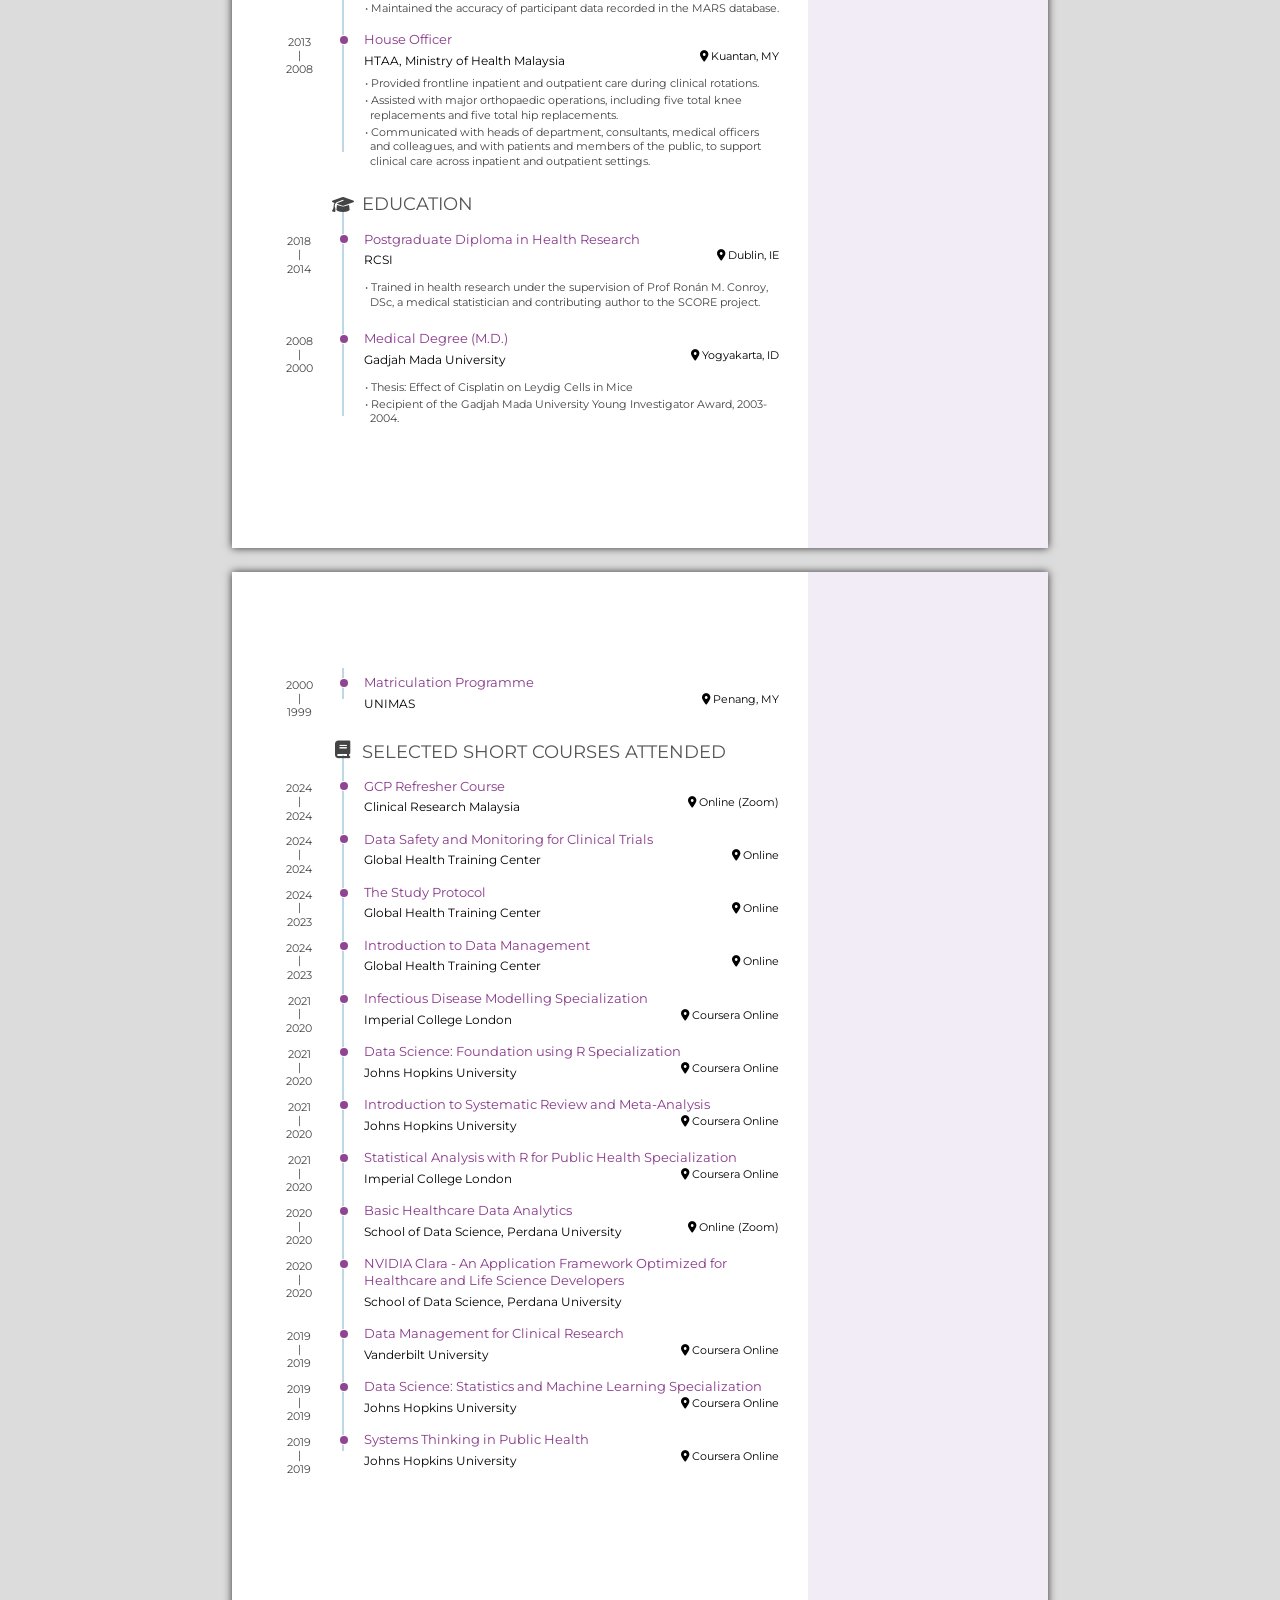
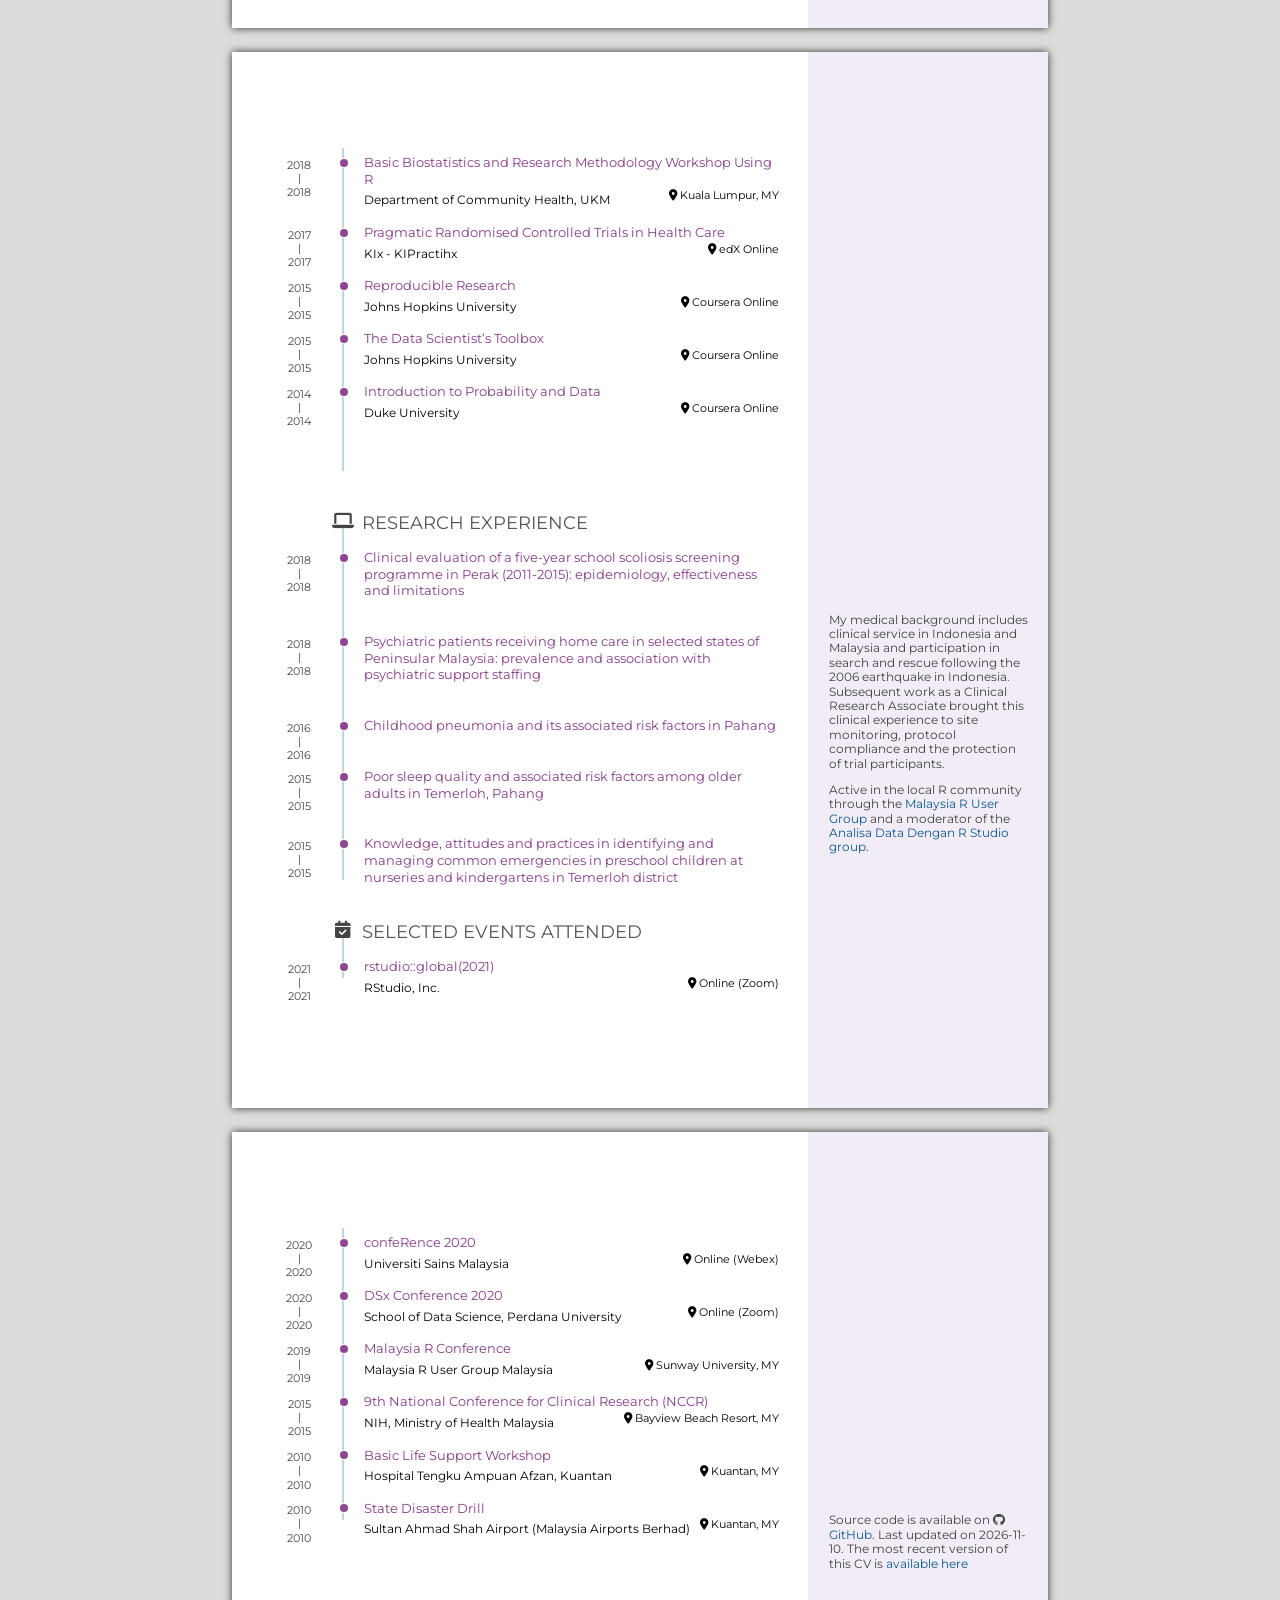
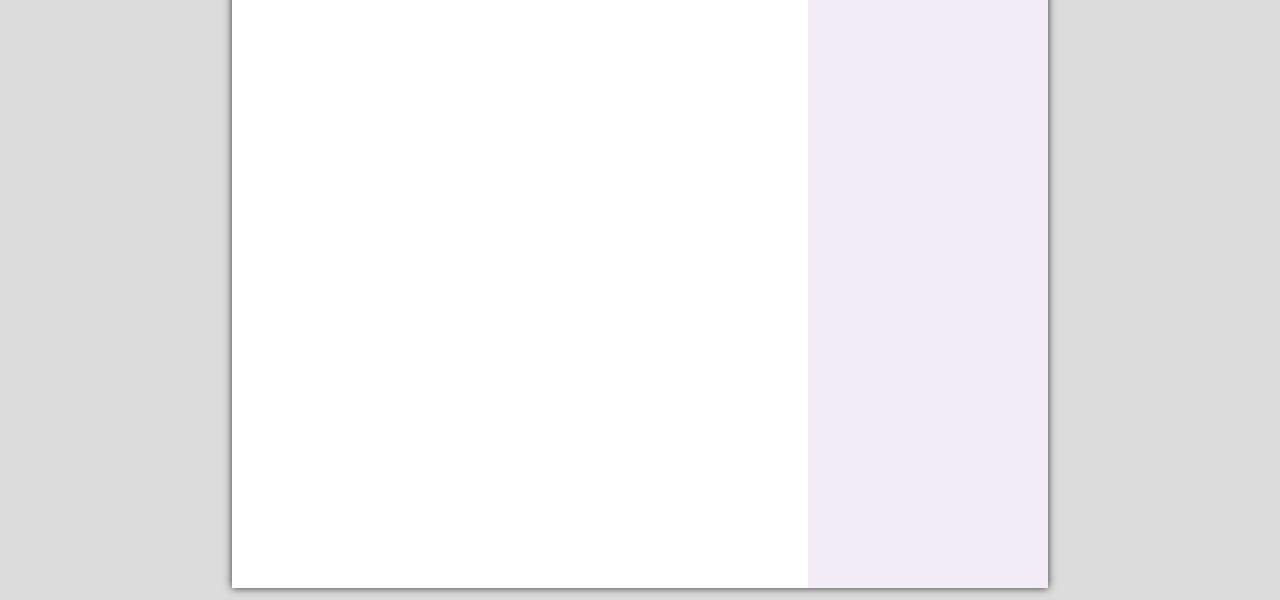
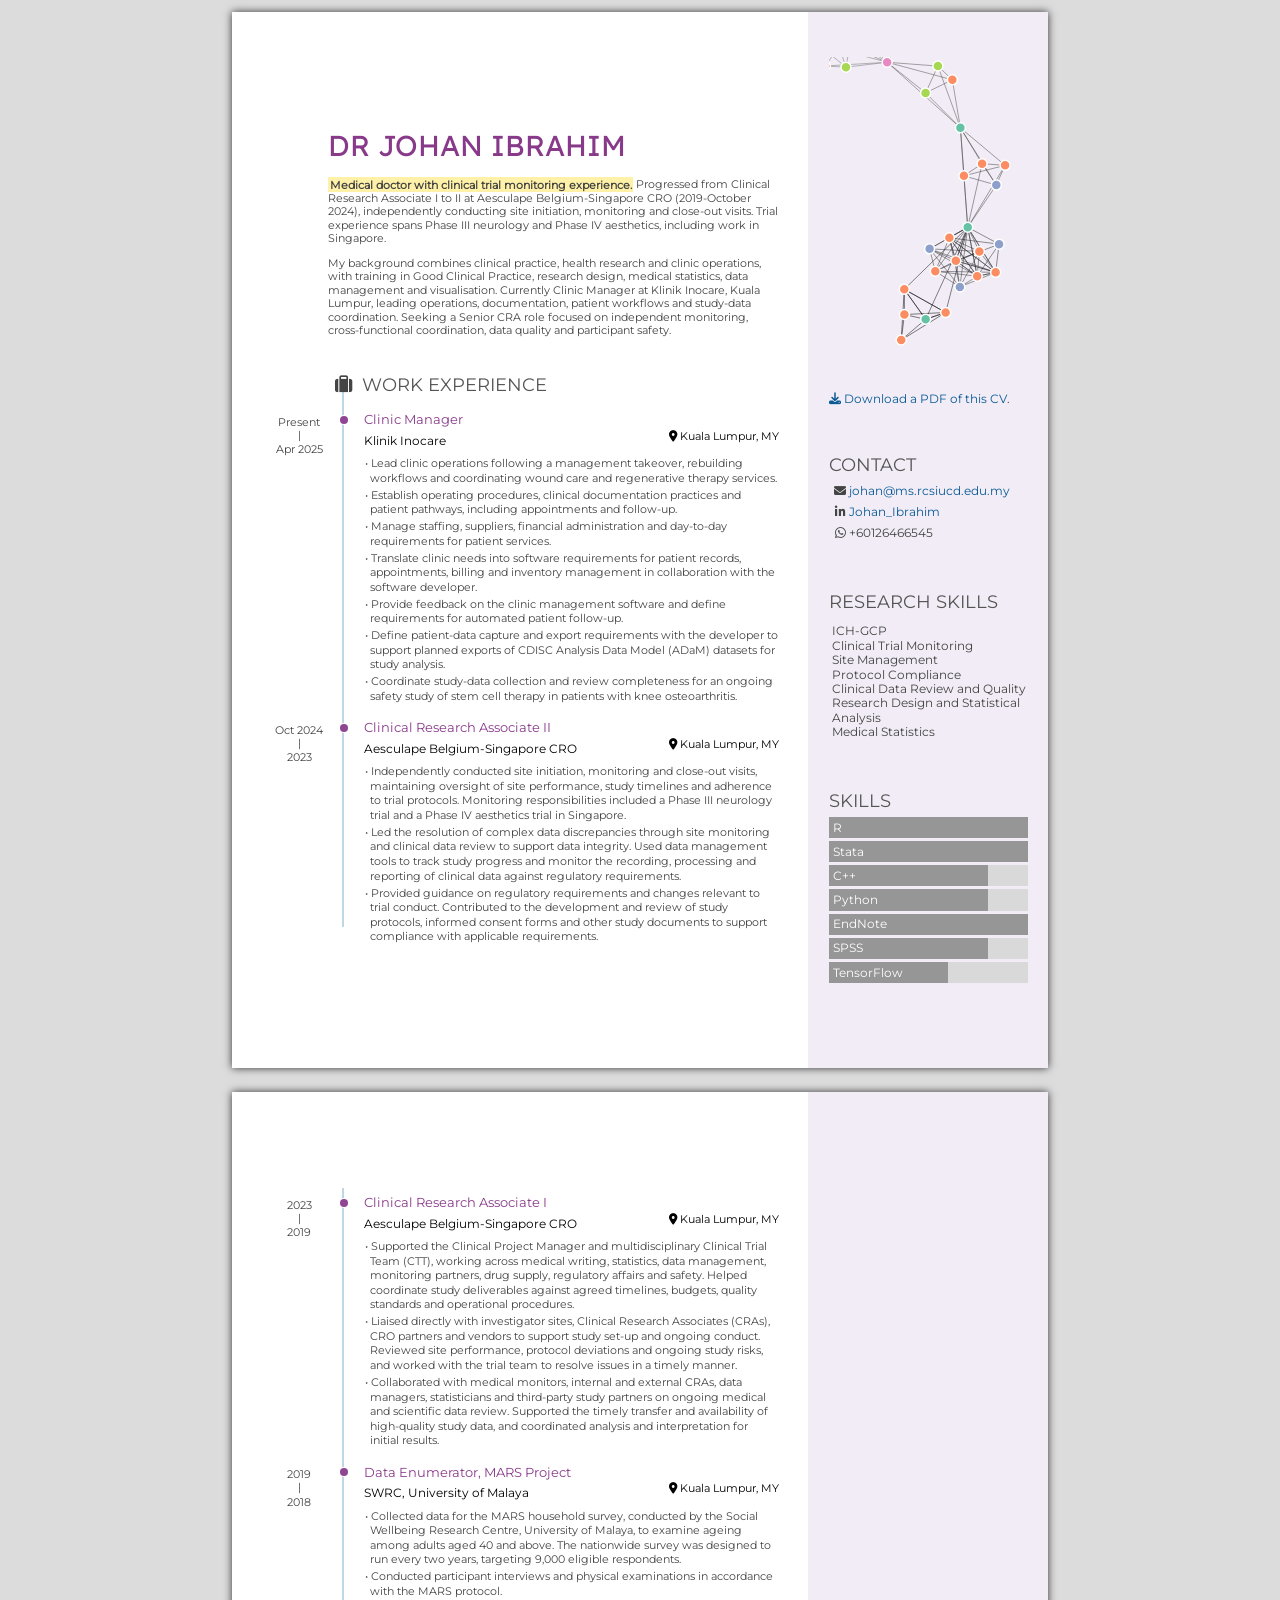
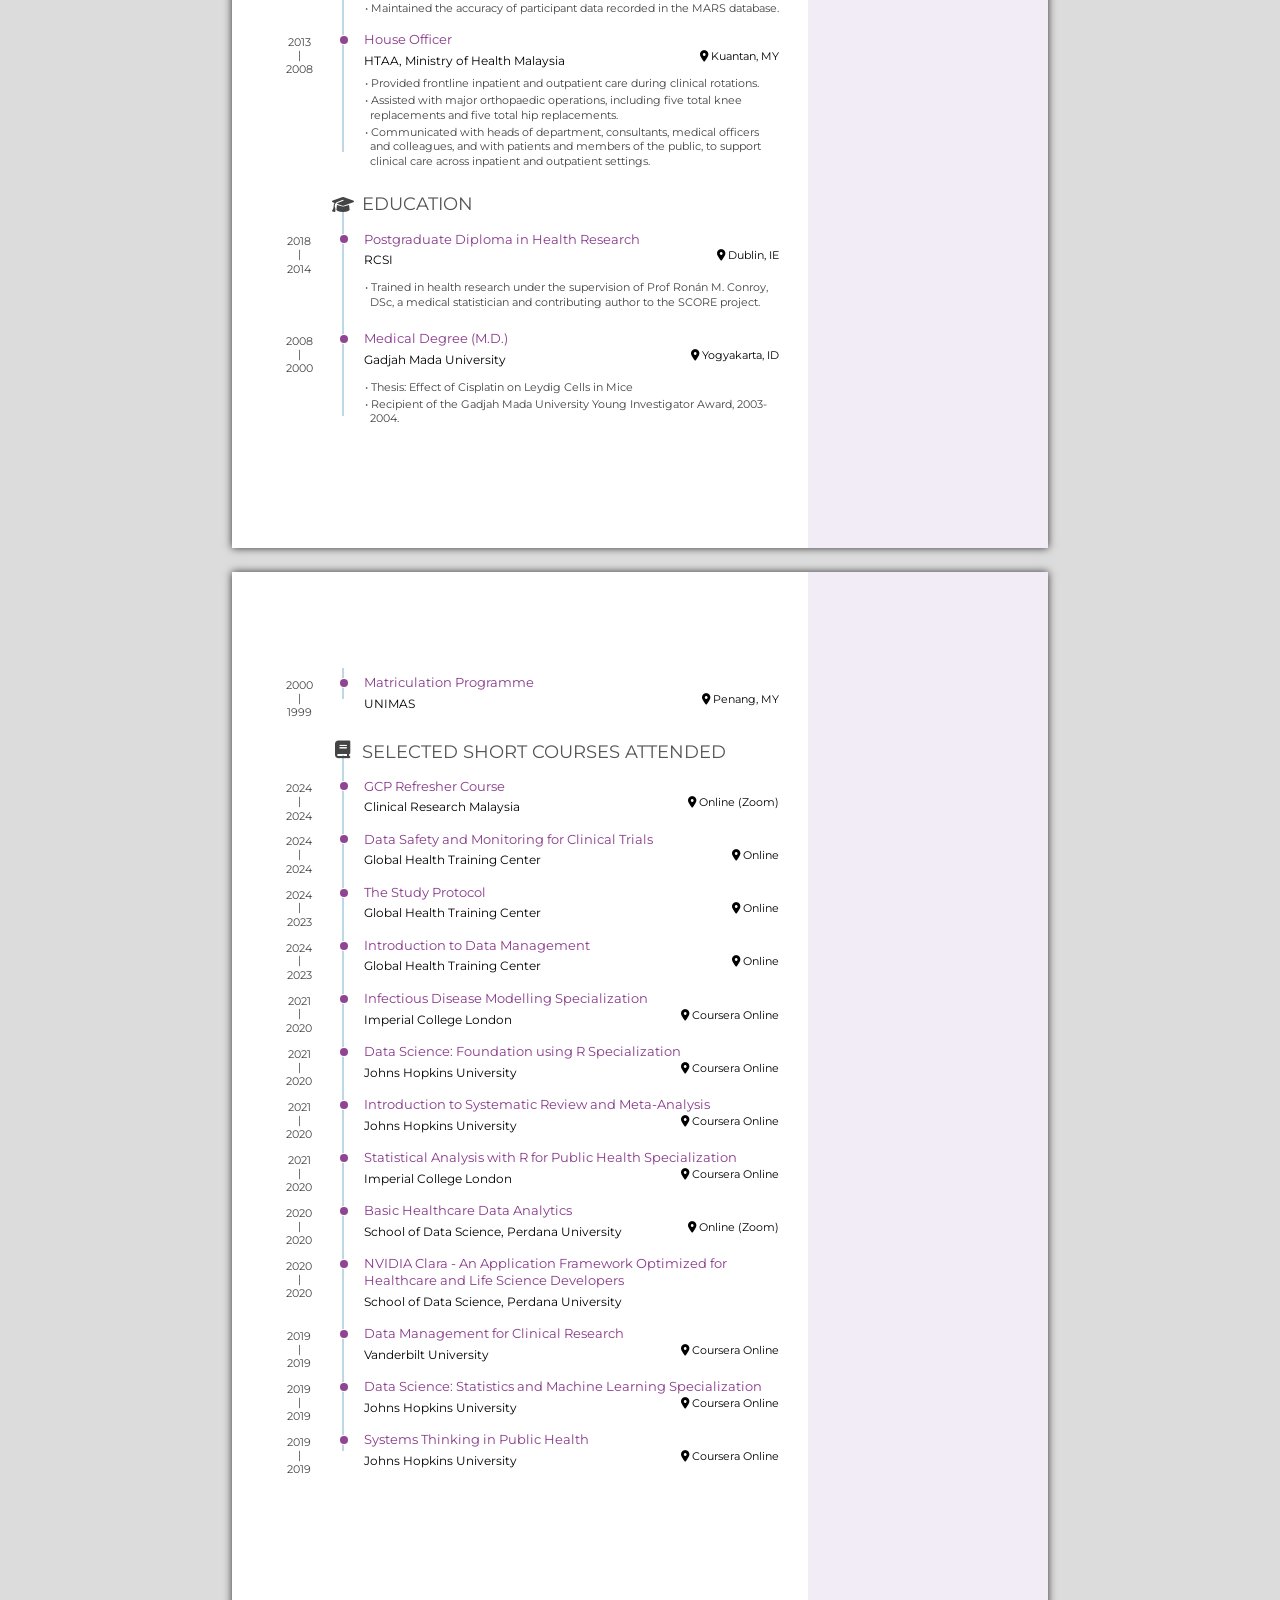
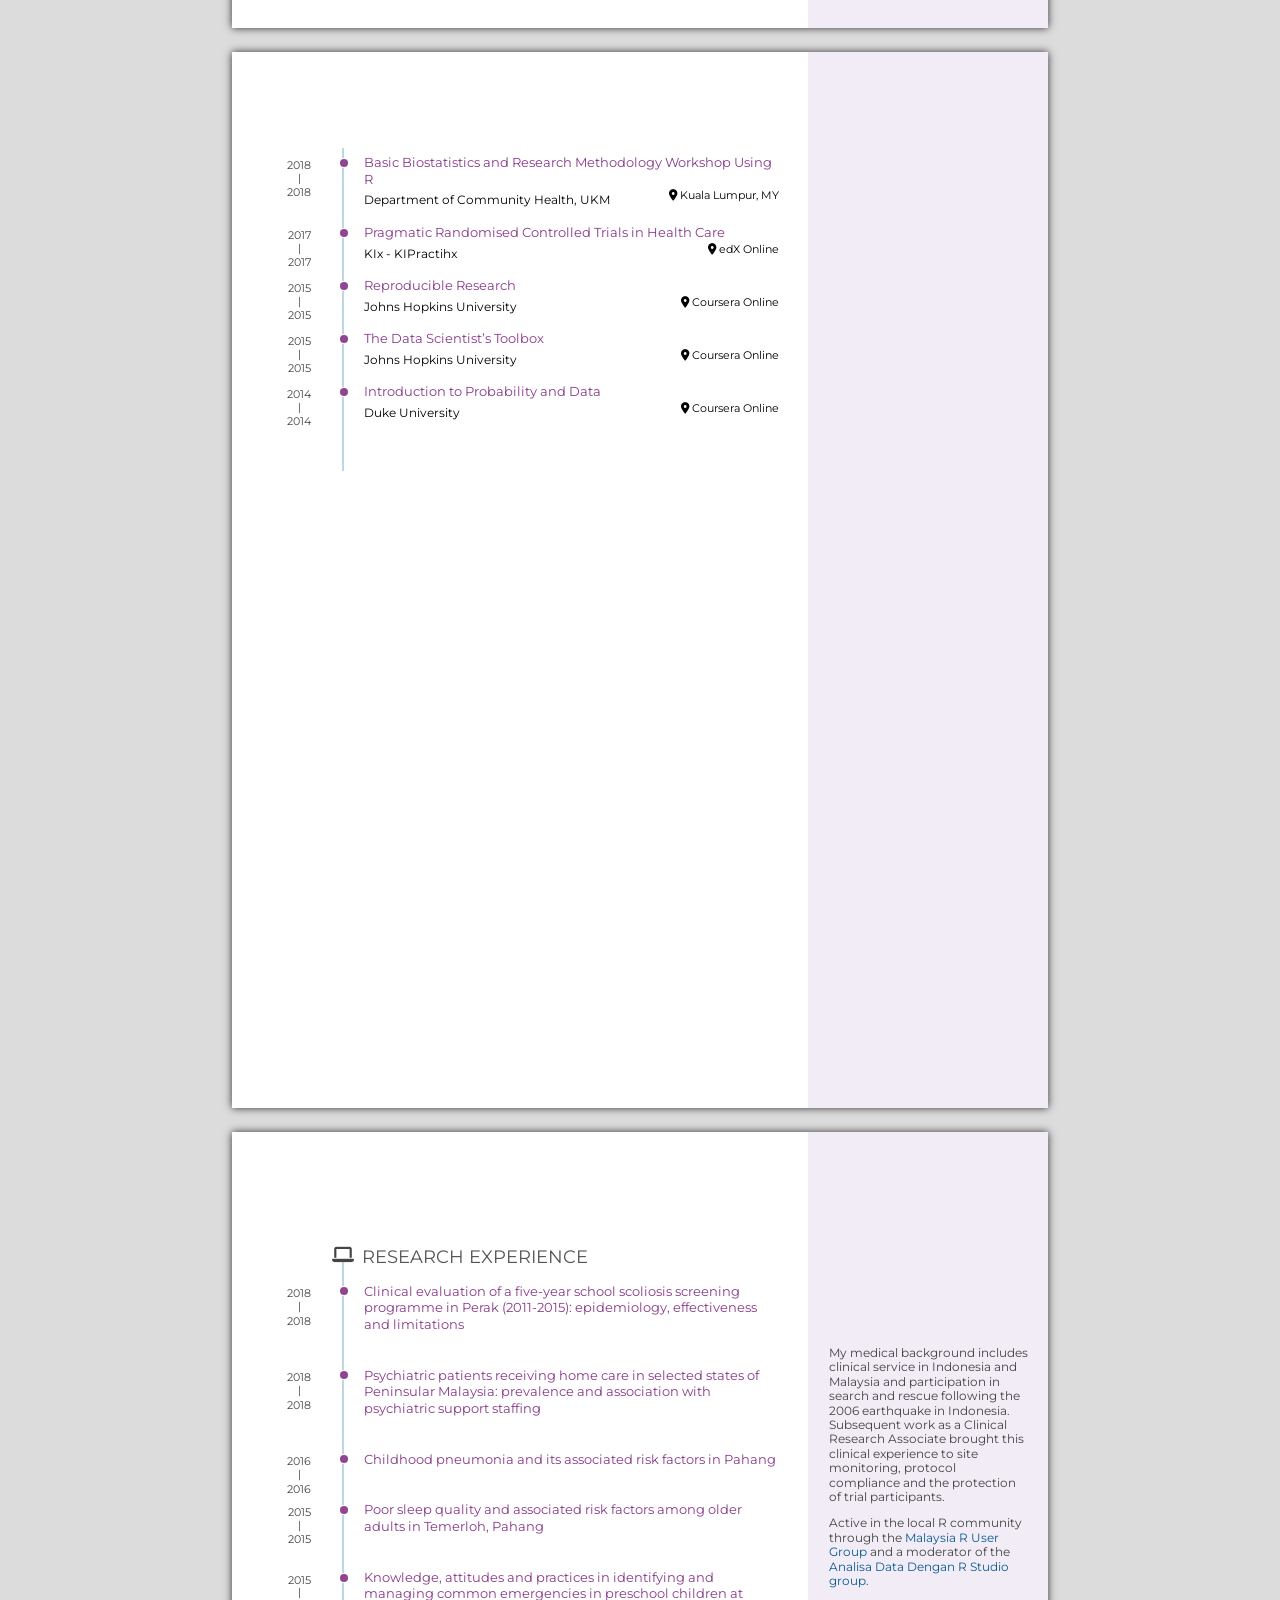
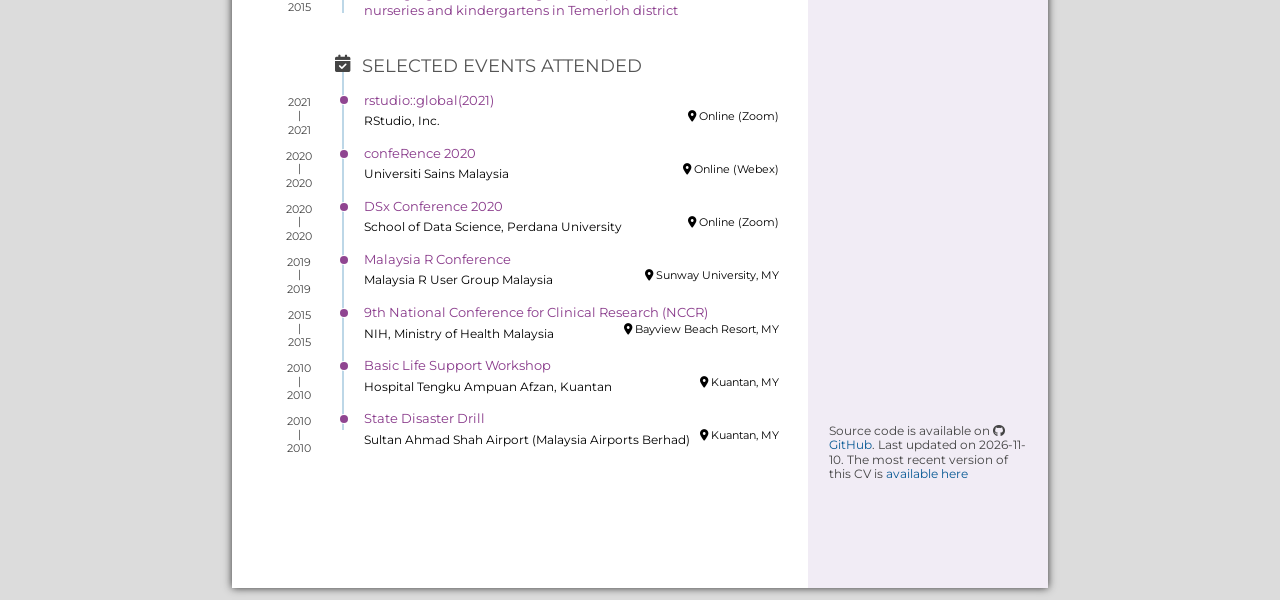
